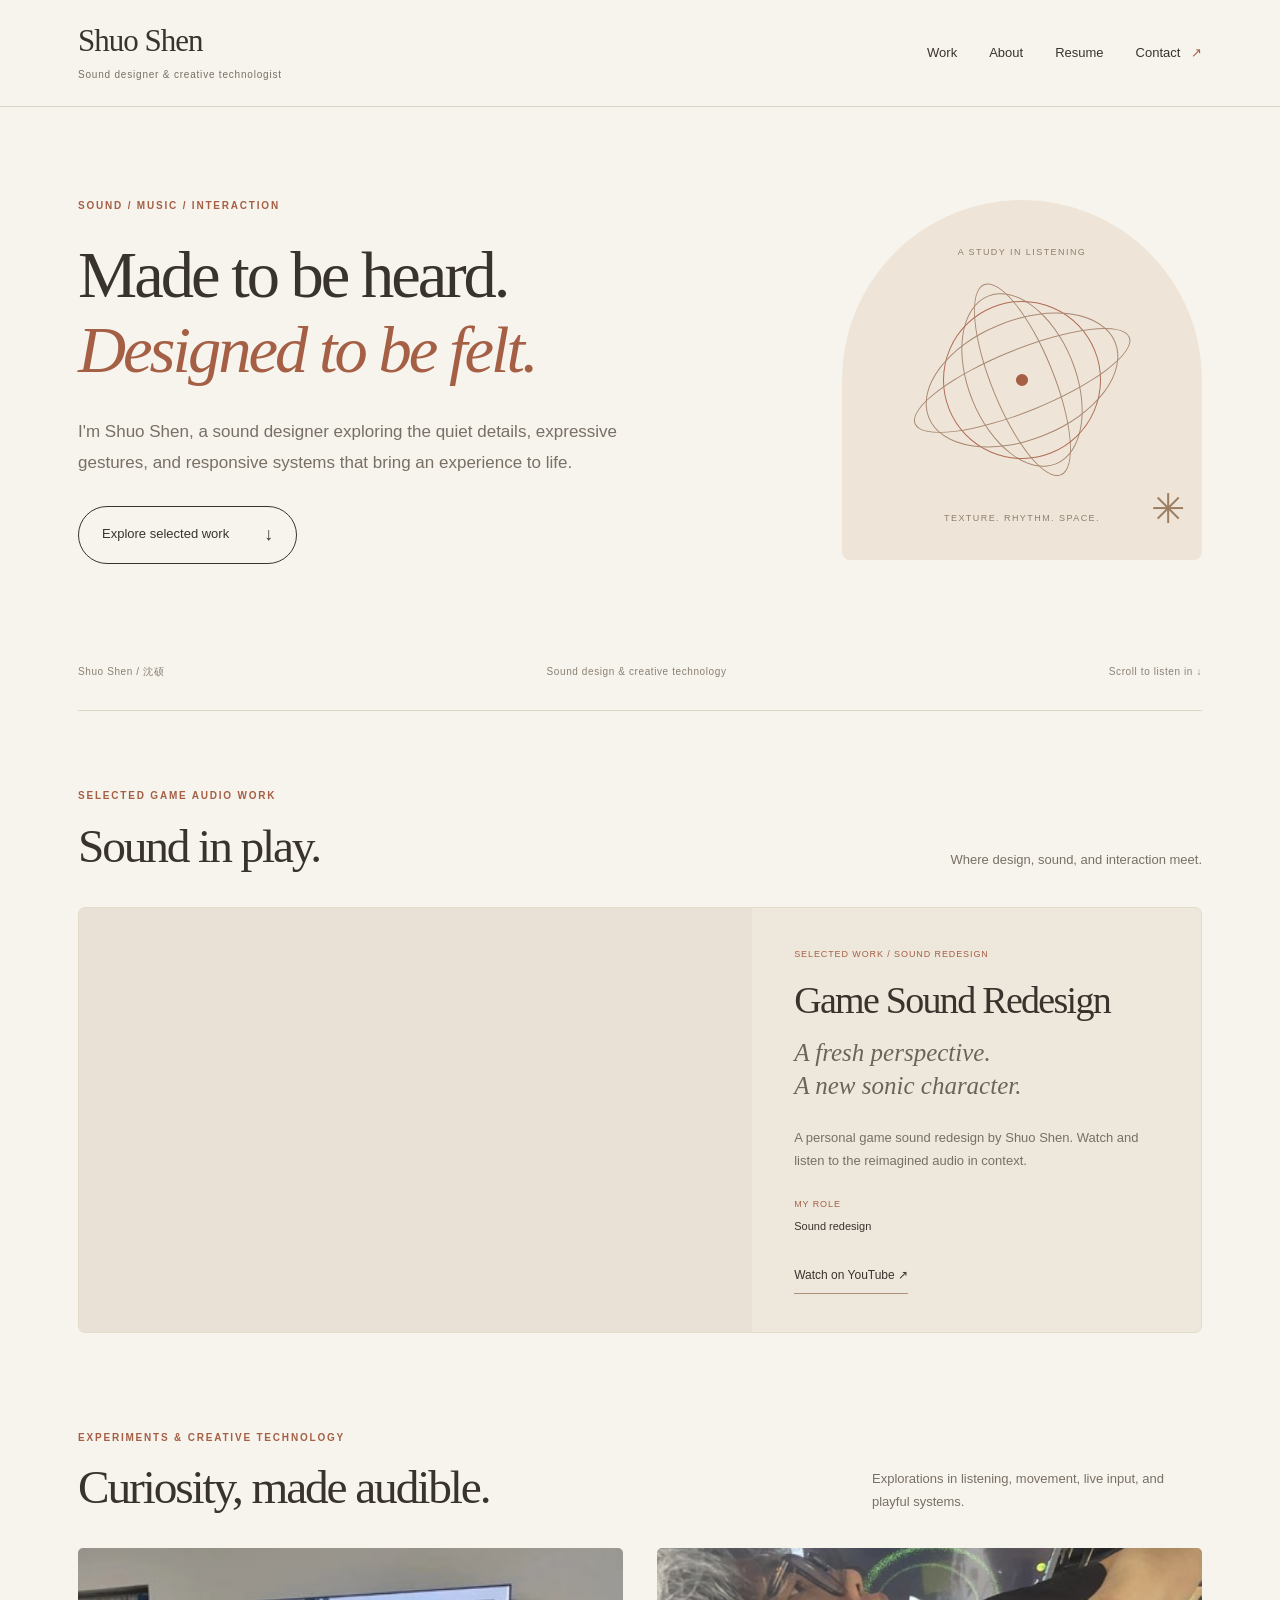
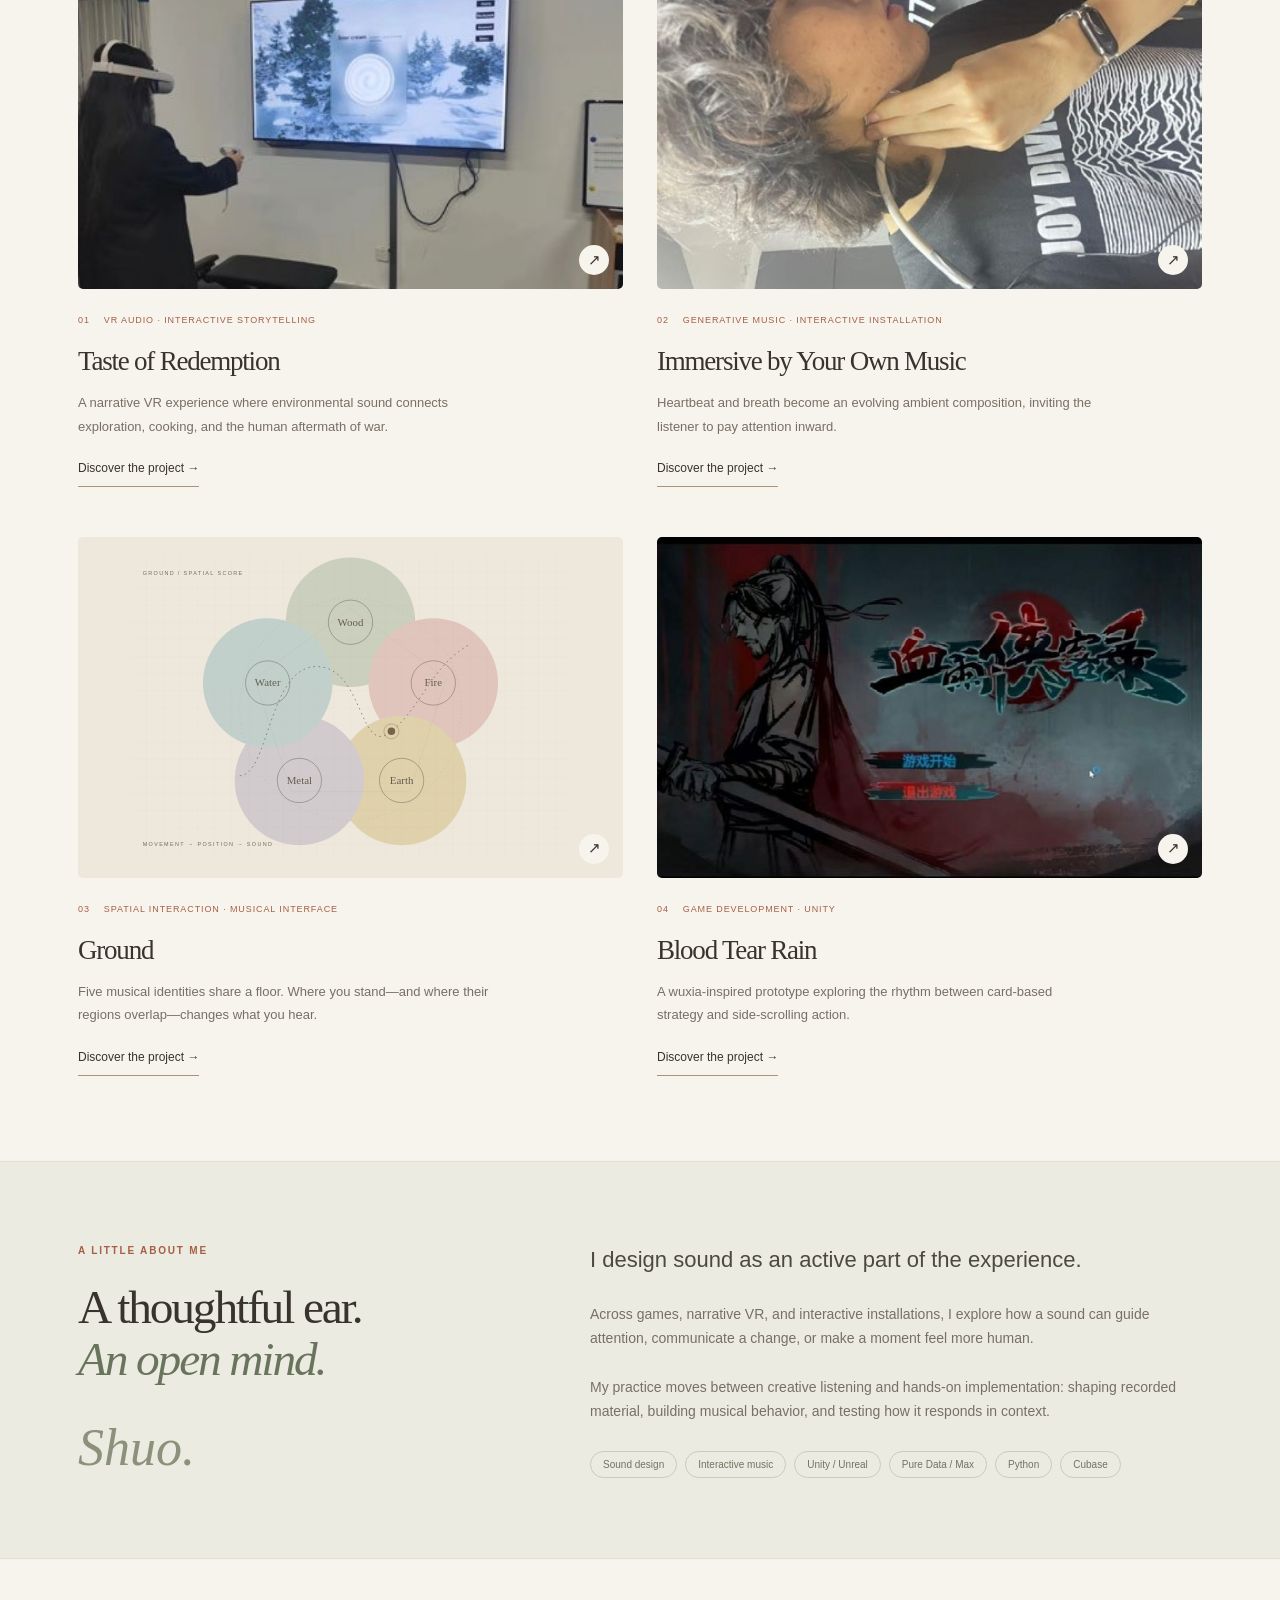
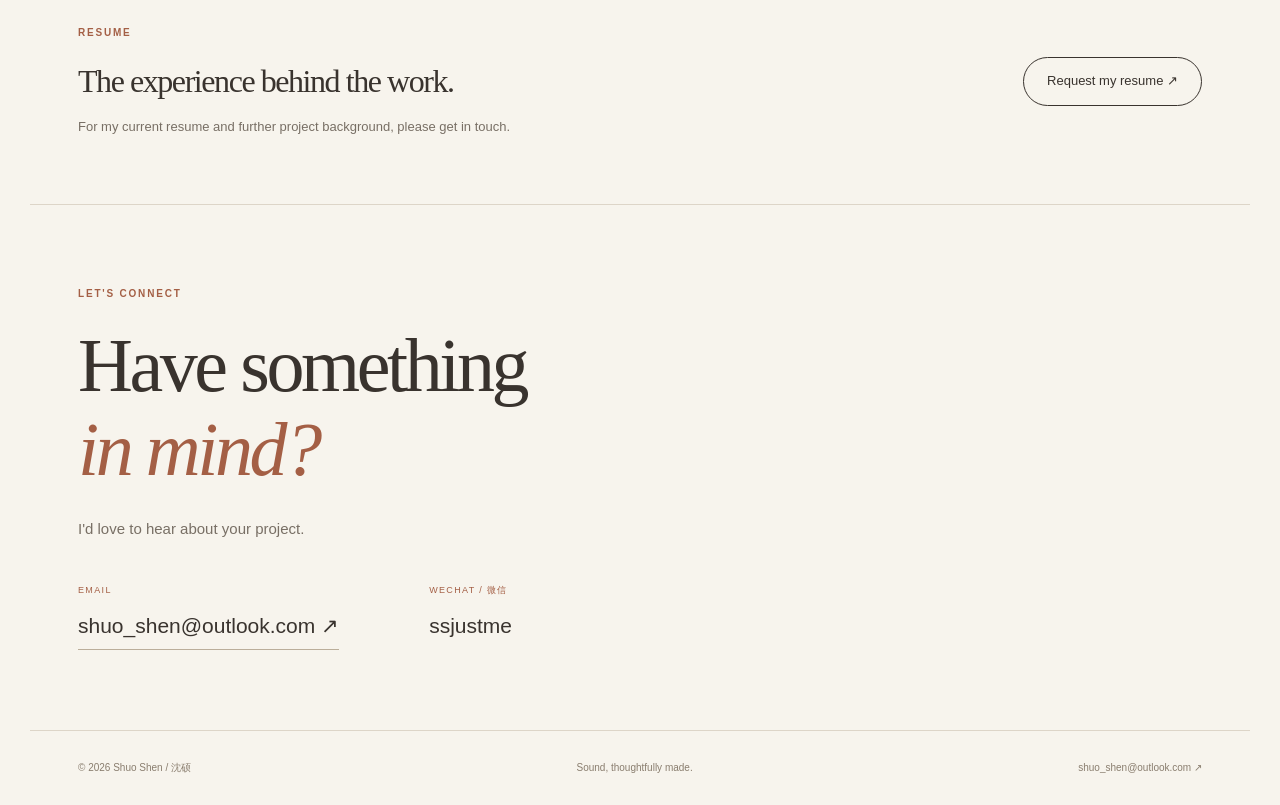
==== index.html @ c29a505c "Refresh portfolio with warm editorial design Add Game Sound Redesign video as selected game audio wo" ====
<!doctype html><html lang="en"><head><meta charset="utf-8"><meta name="viewport" content="width=device-width,initial-scale=1"><meta name="description" content="Shuo Shen — sound design, interactive music, games, and creative technology."><meta name="theme-color" content="#f7f4ed"><title>Sound Designer — Shuo Shen</title><link rel="stylesheet" href="portfolio-warm-v3.css"></head><body><a class="skip" href="#main">Skip to content</a><header class="site-header"><nav class="shell" aria-label="Main navigation"><a class="wordmark" href="index.html">Shuo Shen<span>Sound designer & creative technologist</span></a><div class="nav-links"><a href="index.html#work">Work</a><a href="index.html#about">About</a><a href="index.html#resume">Resume</a><a href="index.html#contact">Contact <span>↗</span></a></div></nav></header><main id="main"><section class="hero shell"><div class="hero-copy"><p class="kicker">Sound / Music / Interaction</p><h1>Made to be heard.<br><em>Designed to be felt.</em></h1><p class="hero-note">I'm Shuo Shen, a sound designer exploring the quiet details, expressive gestures, and responsive systems that bring an experience to life.</p><a class="pill" href="#work">Explore selected work <span>↓</span></a></div><div class="sound-study" aria-hidden="true"><span class="study-label">A study in listening</span><div class="sound-rings"><i></i><i></i><i></i><i></i><i></i><b></b></div><span class="study-caption">Texture. Rhythm. Space.</span><span class="little-star">✳</span></div><div class="hero-foot"><span>Shuo Shen / 沈硕</span><span>Sound design & creative technology</span><span>Scroll to listen in ↓</span></div></section><section class="work-section shell" id="work"><div class="section-top"><div><p class="kicker">Selected Game Audio Work</p><h2>Sound in play.</h2></div><p>Where design, sound, and interaction meet.</p></div><article class="featured-game redesign-feature"><div class="featured-video"><iframe src="https://www.youtube-nocookie.com/embed/8xpIHeMNNyA" title="Shuo Shen — Game Sound Redesign" loading="lazy" allow="accelerometer; autoplay; encrypted-media; gyroscope; picture-in-picture" allowfullscreen></iframe></div><div class="featured-copy"><div class="card-category">Selected work / Sound redesign</div><h3>Game Sound Redesign</h3><p class="game-deck">A fresh perspective.<br>A new sonic character.</p><p>A personal game sound redesign by Shuo Shen. Watch and listen to the reimagined audio in context.</p><dl><dt>My role</dt><dd>Sound redesign</dd></dl><a class="text-link" href="https://www.youtube.com/watch?v=8xpIHeMNNyA" target="_blank" rel="noopener">Watch on YouTube ↗</a></div></article></section><section class="experiments-section shell" id="experiments"><div class="section-top"><div><p class="kicker">Experiments & Creative Technology</p><h2>Curiosity, made audible.</h2></div><p>Explorations in listening, movement, live input, and playful systems.</p></div><div class="project-grid"><article class="project-card"><a class="card-media " href="taste.html"><img src="taste-cover-warm.jpg" alt="A participant testing the VR experience." loading="lazy"><span class="card-arrow">↗</span></a><div class="card-category"><span>01</span>VR audio · Interactive storytelling</div><h3><a href="taste.html">Taste of Redemption</a></h3><p>A narrative VR experience where environmental sound connects exploration, cooking, and the human aftermath of war.</p><a class="text-link" href="taste.html">Discover the project →</a></article><article class="project-card"><a class="card-media " href="immersive.html"><img src="immersive-cover-warm.jpg" alt="Microphone placement during a listening session." loading="lazy"><span class="card-arrow">↗</span></a><div class="card-category"><span>02</span>Generative music · Interactive installation</div><h3><a href="immersive.html">Immersive by Your Own Music</a></h3><p>Heartbeat and breath become an evolving ambient composition, inviting the listener to pay attention inward.</p><a class="text-link" href="immersive.html">Discover the project →</a></article><article class="project-card"><a class="card-media score-media" href="ground.html"><img src="ground-cover-warm.svg" alt="A new spatial score for Ground, illustrating five overlapping musical regions." loading="lazy"><span class="card-arrow">↗</span></a><div class="card-category"><span>03</span>Spatial interaction · Musical interface</div><h3><a href="ground.html">Ground</a></h3><p>Five musical identities share a floor. Where you stand—and where their regions overlap—changes what you hear.</p><a class="text-link" href="ground.html">Discover the project →</a></article><article class="project-card"><a class="card-media" href="blood-rain.html"><img src="blood-rain-cover.jpg" alt="Blood Rain game title screen" loading="lazy"><span class="card-arrow">↗</span></a><div class="card-category"><span>04</span>Game development · Unity</div><h3><a href="blood-rain.html">Blood Tear Rain</a></h3><p>A wuxia-inspired prototype exploring the rhythm between card-based strategy and side-scrolling action.</p><a class="text-link" href="blood-rain.html">Discover the project →</a></article></div></section><section class="about-section" id="about"><div class="shell about-grid"><div><p class="kicker">A little about me</p><h2>A thoughtful ear.<br><em>An open mind.</em></h2><span class="signature">Shuo.</span></div><div><p class="big-copy">I design sound as an active part of the experience.</p><p>Across games, narrative VR, and interactive installations, I explore how a sound can guide attention, communicate a change, or make a moment feel more human.</p><p>My practice moves between creative listening and hands-on implementation: shaping recorded material, building musical behavior, and testing how it responds in context.</p><div class="skill-tags"><span>Sound design</span><span>Interactive music</span><span>Unity / Unreal</span><span>Pure Data / Max</span><span>Python</span><span>Cubase</span></div></div></div></section><section class="resume-section shell" id="resume"><div><p class="kicker">Resume</p><h2>The experience behind the work.</h2><p>For my current resume and further project background, please get in touch.</p></div><a class="pill secondary" href="mailto:shuo_shen@outlook.com?subject=Resume%20request">Request my resume ↗</a></section><section class="contact-section shell" id="contact"><p class="kicker">Let's connect</p><h2>Have something<br><em>in mind?</em></h2><p>I'd love to hear about your project.</p><div class="contact-grid"><div><span class="field-label">Email</span><a href="mailto:shuo_shen@outlook.com">shuo_shen@outlook.com ↗</a></div><div><span class="field-label">WeChat / 微信</span><span class="contact-value">ssjustme</span></div></div></section></main><footer class="shell"><span>© 2026 Shuo Shen / 沈硕</span><span>Sound, thoughtfully made.</span><a href="mailto:shuo_shen@outlook.com">shuo_shen@outlook.com ↗</a></footer><script src="portfolio-gallery-v3.js" defer></script></body></html>
---- portfolio-warm-v3.css ----
:root{color-scheme:light;--paper:#f7f4ed;--ink:#39332e;--muted:#786f65;--line:#ddd5c8;--accent:#a45f45;--sage:#69745c;--pink:#e6c9bd}*{box-sizing:border-box}html{scroll-behavior:smooth;scroll-padding-top:35px}body{margin:0;background:var(--paper);color:var(--ink);font:16px/1.75 -apple-system,BlinkMacSystemFont,"Segoe UI",sans-serif}a{color:inherit;text-decoration:none}a:hover{color:var(--accent)}button{font:inherit}a:focus-visible,button:focus-visible,summary:focus-visible{outline:2px solid var(--accent);outline-offset:5px}.shell{width:min(1220px,100%);padding-inline:48px;margin-inline:auto}.site-header{border-bottom:1px solid var(--line)}nav.shell{display:flex;align-items:center;justify-content:space-between;min-height:106px;gap:30px}.wordmark{font:31px/1.1 Georgia,"Times New Roman",serif;letter-spacing:-1px}.wordmark span{display:block;font:10px/1.5 -apple-system,BlinkMacSystemFont,"Segoe UI",sans-serif;letter-spacing:.08em;margin-top:8px;color:var(--muted)}.nav-links{display:flex;gap:32px;font-size:13px}.nav-links a:last-child span{color:var(--accent);margin-left:7px}.skip{position:absolute;top:-100px;left:20px;background:var(--paper);padding:12px;z-index:50}.skip:focus{top:10px}.kicker{text-transform:uppercase;letter-spacing:.18em;font-size:10px;font-weight:600;color:var(--accent);margin:0 0 22px}h1,h2,h3{font-family:Georgia,"Times New Roman",serif;font-weight:400;line-height:1.1;letter-spacing:-.045em}h1{font-size:clamp(48px,5.5vw,76px);margin:0 0 30px}h2{font-size:clamp(33px,3.7vw,48px);margin:0}h3{font-size:29px;margin:18px 0 14px}em{font-weight:400;color:var(--accent)}p{color:var(--muted);margin:0 0 24px}.hero{padding-top:90px;display:grid;grid-template-columns:1.6fr 1fr;gap:45px 40px;position:relative}.hero h1{font-size:clamp(48px,5.2vw,74px);line-height:1.13;white-space:nowrap}.hero-note{max-width:540px;font-size:17px;line-height:1.8;margin:28px 0}.pill{display:inline-flex;align-items:center;gap:35px;border:1px solid var(--ink);padding:12px 23px;border-radius:30px;font-size:13px;transition:background .2s}.pill:hover{background:#eee5d8;color:var(--ink)}.pill span{font-size:18px}.sound-study{align-self:center;position:relative;aspect-ratio:1;max-width:360px;width:100%;margin-left:auto;border-radius:50% 50% 8px 8px;background:#eee5d8;display:flex;align-items:center;justify-content:center;overflow:hidden}.study-label,.study-caption{position:absolute;font-size:9px;letter-spacing:.16em;text-transform:uppercase;color:#8f7e6b;z-index:2}.study-label{top:45px}.study-caption{bottom:34px}.sound-rings{width:70%;height:70%;display:flex;align-items:center;justify-content:center;position:relative;transform:rotate(-22deg)}.sound-rings i{position:absolute;border:1px solid #a98872;border-radius:50%;height:82%;width:25%}.sound-rings i:nth-child(2){width:43%;height:72%}.sound-rings i:nth-child(3){width:63%;height:63%;border-color:#b06c54}.sound-rings i:nth-child(4){width:80%;height:48%}.sound-rings i:nth-child(5){width:92%;height:25%}.sound-rings b{width:12px;height:12px;background:var(--accent);border-radius:50%}.little-star{position:absolute;right:17px;bottom:15px;font-size:41px;color:#9c7e62}.hero-foot{grid-column:1/-1;display:flex;justify-content:space-between;gap:18px;margin-top:26px;padding:28px 0 30px;border-bottom:1px solid var(--line);font-size:10px;letter-spacing:.06em;color:#8a8074}.work-section,.experiments-section{padding-top:76px;padding-bottom:20px}.section-top{display:flex;justify-content:space-between;align-items:flex-end;gap:50px;margin-bottom:35px}.section-top>p{font-size:13px;max-width:330px;margin:0}.section-top .kicker{margin-bottom:15px}.featured-game{display:grid;grid-template-columns:1.35fr 1fr;background:#eee8dc;border:1px solid #e4dacc;border-radius:7px;overflow:hidden}.featured-media{display:flex;align-items:center;justify-content:center;position:relative;background:#292e30;min-height:360px}.featured-media img{width:100%;height:100%;object-fit:contain;display:block}.featured-media>span{position:absolute;bottom:22px;left:24px;background:var(--paper);border-radius:25px;padding:7px 17px;font-size:11px}.featured-copy{padding:38px 42px}.card-category{color:var(--accent);text-transform:uppercase;font-size:9px;letter-spacing:.1em;display:flex;gap:14px;line-height:1.8}.featured-copy h3{font-size:38px}.game-deck{font:italic 25px/1.35 Georgia,serif;color:#6b6559}.featured-copy>p:not(.game-deck){font-size:13px}.featured-copy dl{margin:22px 0;font-size:11px;line-height:1.7}.featured-copy dt{text-transform:uppercase;letter-spacing:.1em;color:var(--accent);font-size:9px}.featured-copy dd{margin:5px 0}.text-link{font-size:12px;padding:7px 0;border-bottom:1px solid #ad9179;display:inline-block}.experiments-section{padding-bottom:85px}.project-grid{display:grid;grid-template-columns:repeat(3,minmax(0,1fr));gap:30px}.card-media{position:relative;display:block;background:#ece6dd;overflow:hidden;border-radius:5px;margin-bottom:23px}.card-media img{display:block;width:100%;aspect-ratio:1.27;object-fit:cover;transition:transform .25s}.score-media img{object-fit:contain;background:#eee8dc}.card-media:hover img{transform:scale(1.025)}.card-arrow{position:absolute;right:14px;bottom:14px;background:var(--paper);width:30px;height:30px;display:grid;place-items:center;border-radius:50%;font-size:15px}.project-card h3{font-size:27px;line-height:1.15}.project-card>p{font-size:13px;line-height:1.8;min-height:95px;margin-bottom:13px}.about-section{background:#ecebe2;border-block:1px solid #e2e1d4;padding:80px 0}.about-grid{display:grid;grid-template-columns:1fr 1.45fr;gap:90px}.about-grid h2 em{color:var(--sage)}.big-copy{font-size:22px;line-height:1.65;color:#4d4940}.about-grid p:not(.big-copy):not(.kicker){font-size:14px}.signature{font:italic 52px Georgia,serif;display:block;margin-top:33px;color:#8b917a}.skill-tags{display:flex;flex-wrap:wrap;gap:8px;margin-top:27px}.skill-tags span{font-size:10px;border:1px solid #c8cbbd;border-radius:20px;padding:4px 12px;color:#6d7560}.resume-section{padding-block:65px;display:flex;justify-content:space-between;align-items:center;gap:35px;border-bottom:1px solid var(--line)}.resume-section h2{font-size:32px}.resume-section p:last-child{margin-top:17px;margin-bottom:0;font-size:13px}.secondary{white-space:nowrap}.contact-section{padding-block:80px}.contact-section h2{font-size:clamp(48px,6vw,76px);margin-bottom:25px}.contact-section>p:not(.kicker){font-size:15px}.contact-grid{display:flex;gap:90px;margin-top:40px}.contact-grid>div{display:flex;flex-direction:column;gap:10px}.field-label{text-transform:uppercase;letter-spacing:.15em;font-size:9px;color:var(--accent)}.contact-grid a,.contact-value{font-size:21px}.contact-grid a{border-bottom:1px solid #bbae9a;padding-bottom:4px}footer.shell{border-top:1px solid var(--line);padding-block:28px;display:flex;justify-content:space-between;flex-wrap:wrap;gap:15px;font-size:10px;color:#897d6e}
.case{padding-top:35px}.back{font-size:11px;color:var(--accent);display:inline-block}.case-title{padding-top:58px;padding-bottom:35px;max-width:1050px}.case-title h1{font-size:clamp(46px,6vw,78px)}.standfirst{font:italic 29px/1.4 Georgia,serif;color:#7c6e5c;margin:0;max-width:850px}.project-alias{font-size:11px;margin-top:18px;margin-bottom:0}.case-facts{border-top:1px solid var(--line);padding:26px 0 34px;display:grid;grid-template-columns:1fr 1.2fr .7fr;gap:35px;font-size:12px}.case-facts>div>span{display:block;text-transform:uppercase;font-size:9px;letter-spacing:.14em;color:var(--accent);margin-bottom:8px}.case-facts p{font-size:12px;margin:0}.case-facts>div:last-child{display:flex;flex-direction:column;align-items:flex-start;justify-content:center;gap:7px}.case-facts a{border-bottom:1px solid #c4b8a5}.case-cover{margin:0 0 68px;background:#ece7de;border-radius:5px;overflow:hidden}.case-cover img{width:100%;max-height:590px;object-fit:contain;display:block}.case-cover figcaption{font-size:11px;padding:14px 20px;color:var(--muted);border-top:1px solid #e2d9cd}.ground-score img{max-height:590px;background:#eee8dc}.narrative-row{padding:48px 0;display:grid;grid-template-columns:1fr 1.65fr;gap:90px;border-top:1px solid var(--line)}.narrative-row h2{font-size:31px;max-width:350px;line-height:1.18}.narrative-row>p{margin:0;font-size:15px;line-height:1.95}.narrative-row>p.big-copy{font-size:21px;line-height:1.75}.count{color:#a48a70;font-size:10px;display:block;margin-bottom:18px}.case-section{padding:65px 0;border-top:1px solid var(--line)}.engineering-grid{display:grid;grid-template-columns:repeat(2,minmax(0,1fr));gap:30px;align-items:start}.engineering-grid figure{margin:0;padding:16px;background:#fdfbf6;border:1px solid #e1d9cd;border-radius:5px;min-width:0}.engineering-grid figure>a{display:flex;align-items:center;justify-content:center;min-height:150px;background:#f4f0e9;cursor:zoom-in}.engineering-grid img{display:block;width:100%;height:auto;max-height:520px;object-fit:contain}.engineering-grid figcaption{display:flex;flex-direction:column;gap:6px;margin:17px 3px 3px;font-size:11px;color:var(--muted);line-height:1.6}.engineering-grid figcaption strong{font-weight:500;color:#554b3d;font-size:13px}.video{width:100%;aspect-ratio:16/9;background:#ede5d9;border-radius:5px;overflow:hidden}.video iframe{width:100%;height:100%;border:0}.end-link{margin:0 0 60px}.gallery-dialog{position:fixed;inset:0;z-index:100;background:rgba(50,43,35,.84);display:grid;grid-template-rows:auto 1fr auto;padding:20px 30px;gap:15px;backdrop-filter:blur(8px)}.gallery-dialog[hidden]{display:none}.gallery-toolbar{display:flex;justify-content:space-between;align-items:center;gap:25px;color:white;font-size:12px}.gallery-toolbar a{border-bottom:1px solid #ddd2bf}.gallery-toolbar button{border:1px solid #cec2b2;color:white;background:transparent;border-radius:20px;padding:7px 17px;cursor:pointer}.gallery-full{width:100%;height:100%;min-height:0;object-fit:contain}.gallery-caption{text-align:center;color:#f2eadf;font-size:12px;margin:0}.gallery-toolbar .close:focus-visible{outline-color:white}
@media(min-width:1100px){.engineering-grid figure:has(img[src*="514"]),.engineering-grid figure:has(img[src*="515"]),.engineering-grid figure:has(img[src*="516"]),.engineering-grid figure:has(img[src*="517"]),.engineering-grid figure:has(img[src*="518"]){background:#f8f5ed}}
@media(max-width:950px){.shell{padding-inline:30px}.hero{grid-template-columns:1.65fr 1fr;gap:30px}.hero h1{font-size:clamp(40px,5.4vw,65px)}.study-label{top:25px}.study-caption{bottom:20px;font-size:8px}.featured-copy{padding:30px}.featured-copy h3{font-size:32px}.featured-media{min-height:280px}.project-grid{gap:22px}.project-card h3{font-size:24px}.about-grid,.narrative-row{gap:45px}.case-facts{gap:22px}}
@media(max-width:700px){.shell{padding-inline:22px}nav.shell{min-height:110px;align-items:flex-start;flex-direction:column;justify-content:center;gap:18px;padding-block:20px}.wordmark{font-size:29px}.wordmark span{font-size:9px}.nav-links{gap:28px;font-size:12px}.hero{padding-top:48px;grid-template-columns:1fr}.hero h1{white-space:normal;font-size:49px;line-height:1.13}.hero-note{font-size:15px}.sound-study{width:100%;max-width:none;aspect-ratio:1.9;border-radius:100px 100px 5px 5px}.sound-rings{width:230px;height:210px}.study-label{top:18px}.study-caption{bottom:14px}.little-star{font-size:30px}.hero-foot{margin-top:5px;gap:13px;flex-wrap:wrap;font-size:9px}.hero-foot>span:last-child{display:none}.work-section,.experiments-section{padding-top:47px}.section-top{flex-direction:column;align-items:flex-start;gap:17px;margin-bottom:27px}.section-top>p{max-width:100%}.featured-game{grid-template-columns:1fr}.featured-media{min-height:0;aspect-ratio:1.65}.featured-copy{padding:27px}.featured-copy h3{font-size:35px}.game-deck{font-size:25px}.project-grid{grid-template-columns:1fr;gap:42px}.card-media img{aspect-ratio:1.5}.project-card h3{font-size:30px}.project-card>p{min-height:0;max-width:520px;font-size:14px}.about-section{padding-block:48px}.about-grid,.narrative-row{grid-template-columns:1fr;gap:25px}.signature{margin:25px 0 10px}.about-grid .big-copy{font-size:21px}.resume-section{padding-block:45px;align-items:flex-start;flex-direction:column;gap:25px}.contact-section{padding-block:50px}.contact-grid{flex-direction:column;gap:28px}.contact-grid a{font-size:20px;overflow-wrap:anywhere}.case-title{padding-top:40px}.case-title h1{font-size:48px}.standfirst{font-size:25px}.case-facts{grid-template-columns:1fr;gap:20px}.case-facts>div:last-child{flex-direction:row;gap:25px;justify-content:flex-start}.case-cover{margin-bottom:45px}.case-cover img{max-height:430px}.narrative-row{padding:35px 0}.narrative-row h2{max-width:none}.narrative-row>p.big-copy{font-size:19px}.engineering-grid{grid-template-columns:1fr;gap:22px}.engineering-grid figure{padding:11px}.engineering-grid img{max-height:none}.case-section{padding-block:45px}.gallery-dialog{padding:15px;gap:10px}.gallery-toolbar{gap:10px;font-size:11px}.gallery-toolbar button{padding:6px 12px}.gallery-caption{font-size:11px}footer.shell{font-size:10px;flex-direction:column;gap:8px}footer>span:nth-child(2){display:none}}
@media(prefers-reduced-motion:reduce){html{scroll-behavior:auto}.card-media img,.pill{transition:none}}

.project-grid{grid-template-columns:repeat(2,minmax(0,1fr));gap:50px 34px}.card-media img{aspect-ratio:1.6}.project-card>p{min-height:0;max-width:440px}.featured-video{background:#e9e1d5;display:flex;align-items:center;justify-content:center;padding:20px}.featured-video iframe{width:100%;aspect-ratio:16/9;border:0;border-radius:3px}.redesign-feature{grid-template-columns:1.5fr 1fr}@media(max-width:700px){.project-grid{grid-template-columns:1fr;gap:42px}.redesign-feature{grid-template-columns:1fr}.featured-video{padding:0}.featured-video iframe{border-radius:0}}

.gallery-full{width:auto;height:auto;max-width:100%;max-height:100%;place-self:center}
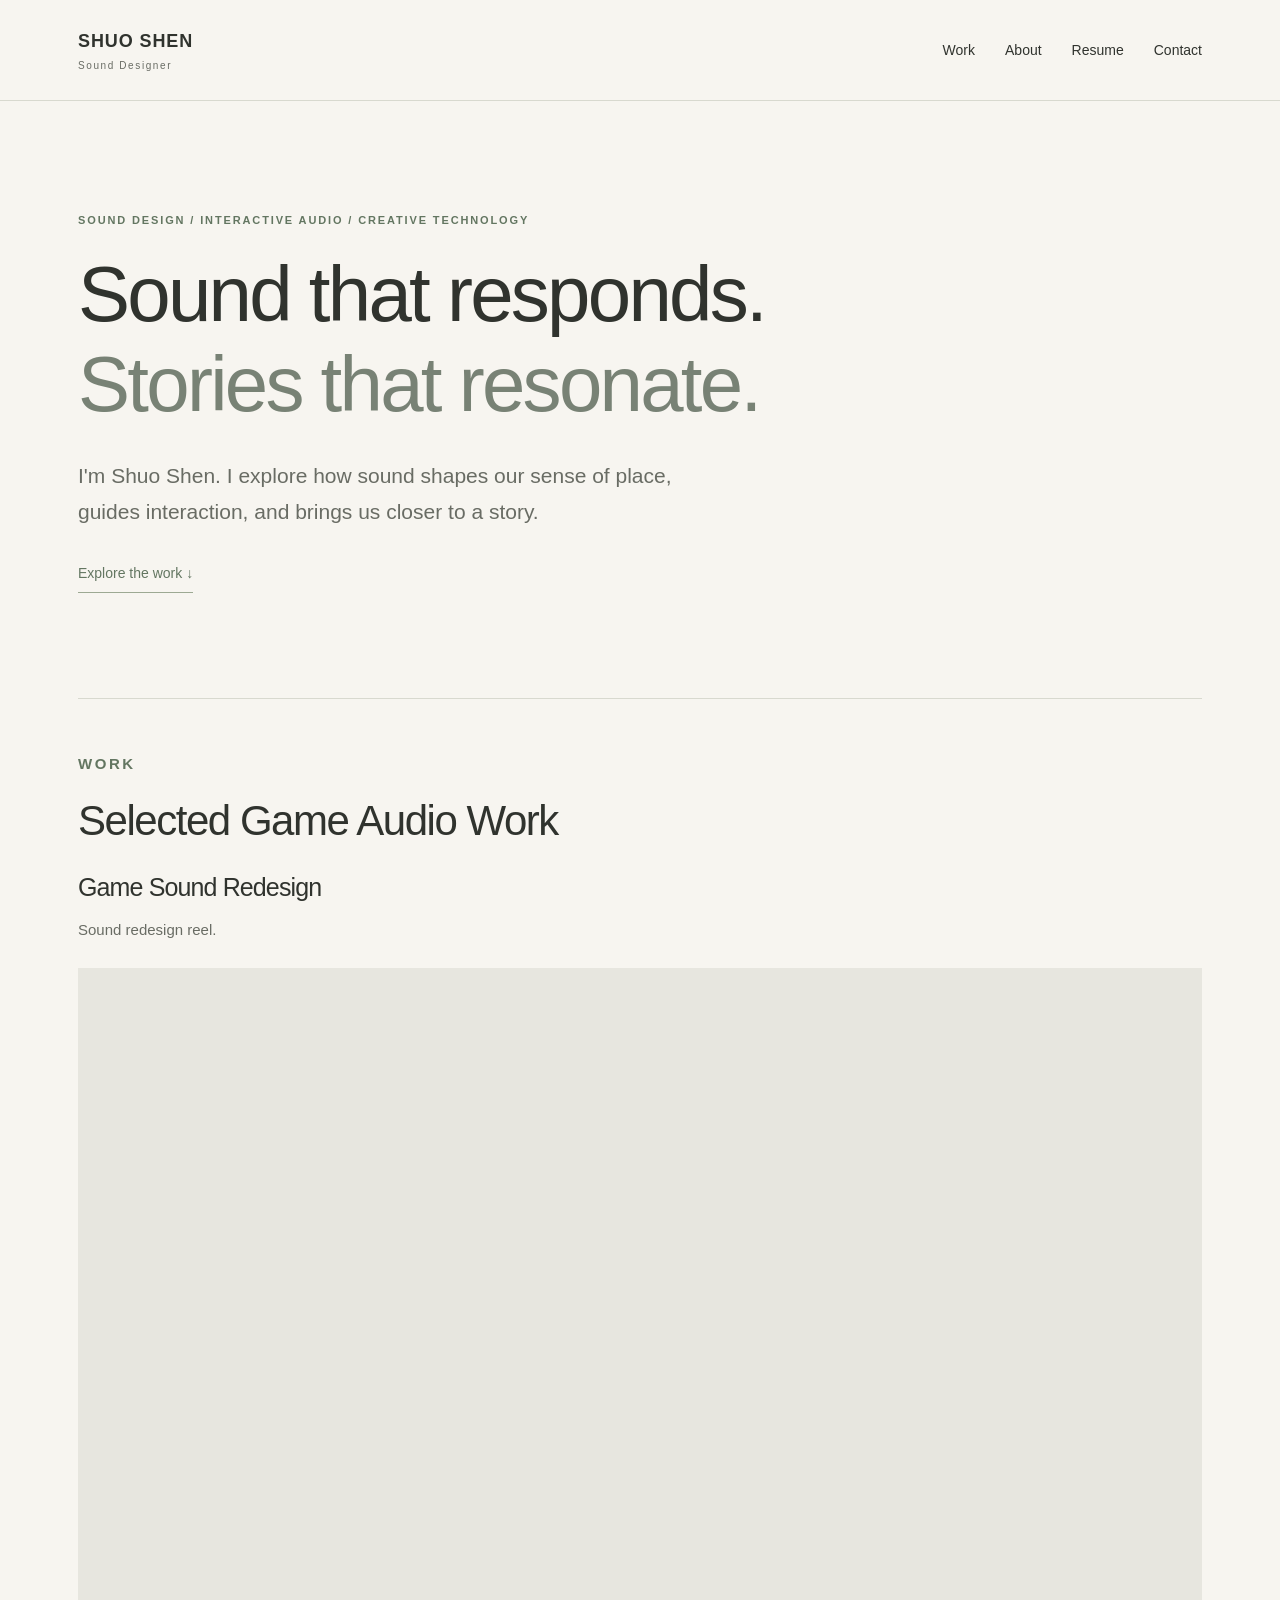
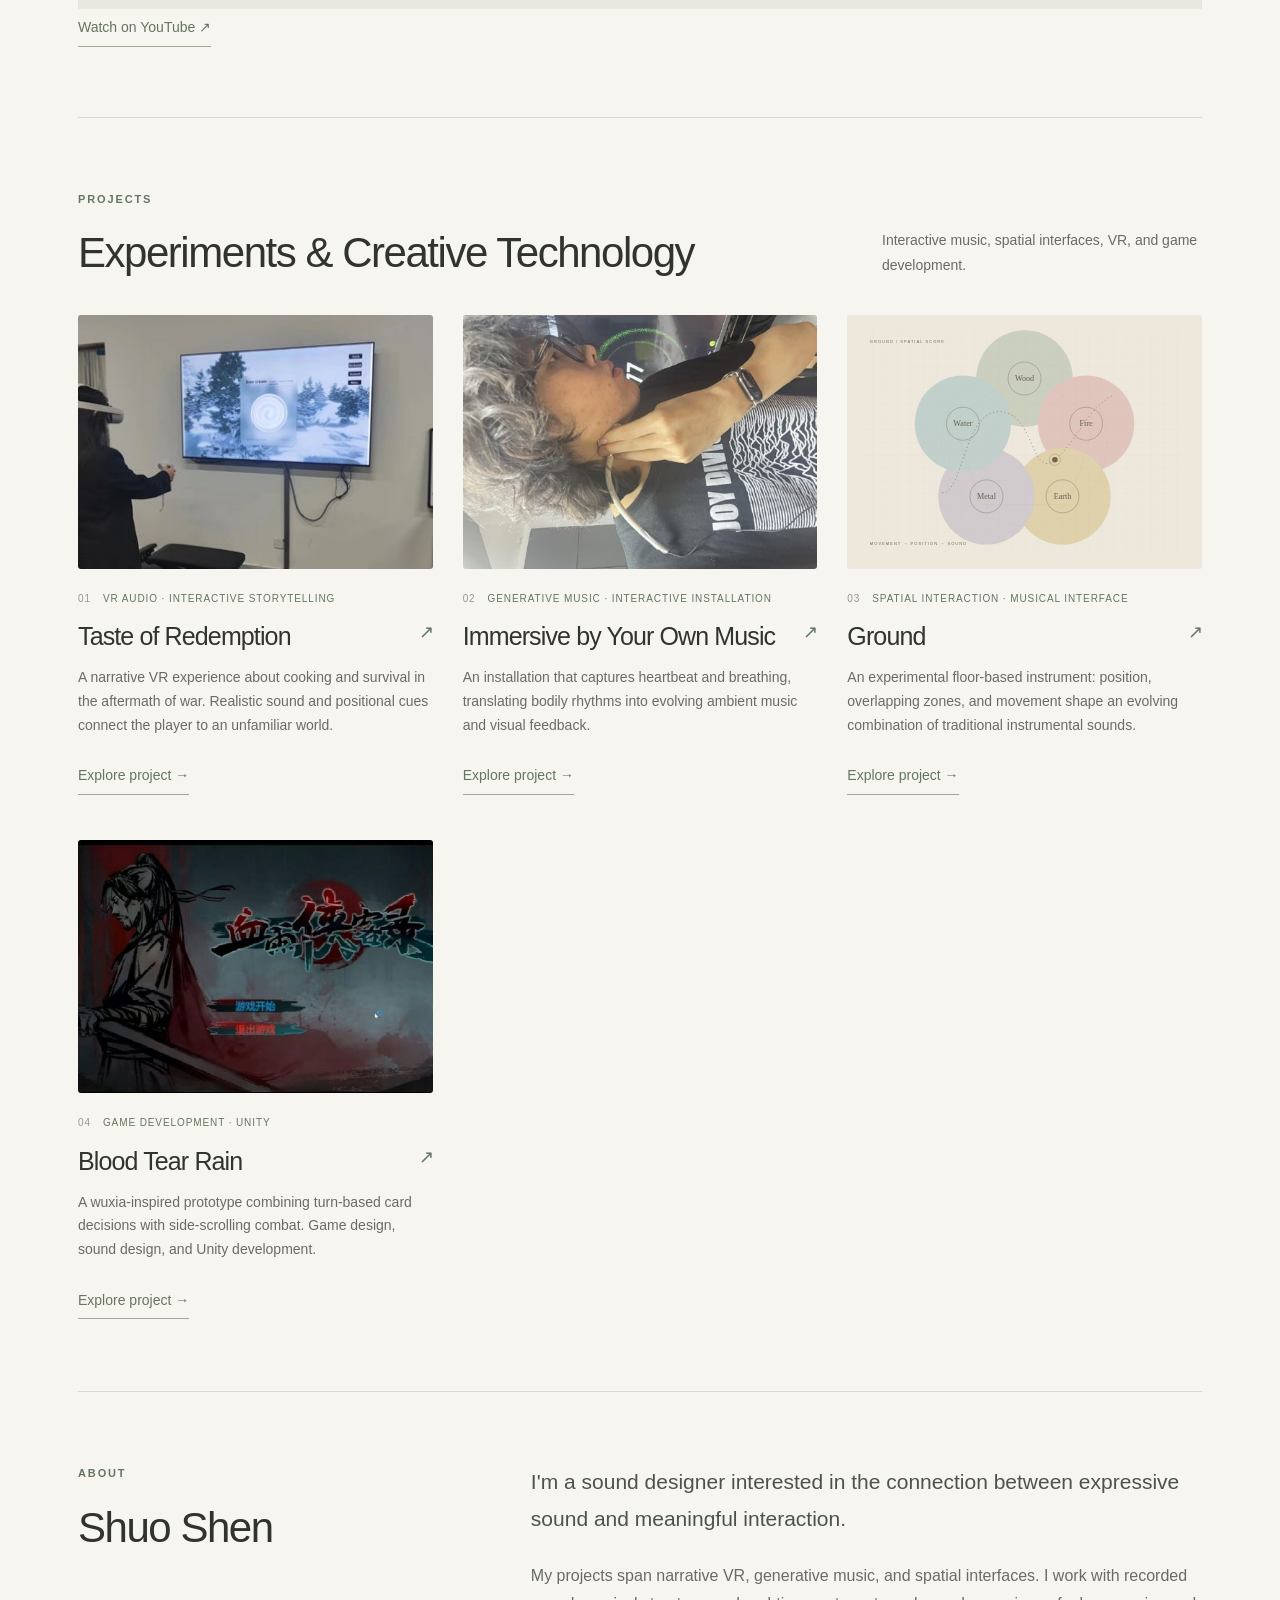
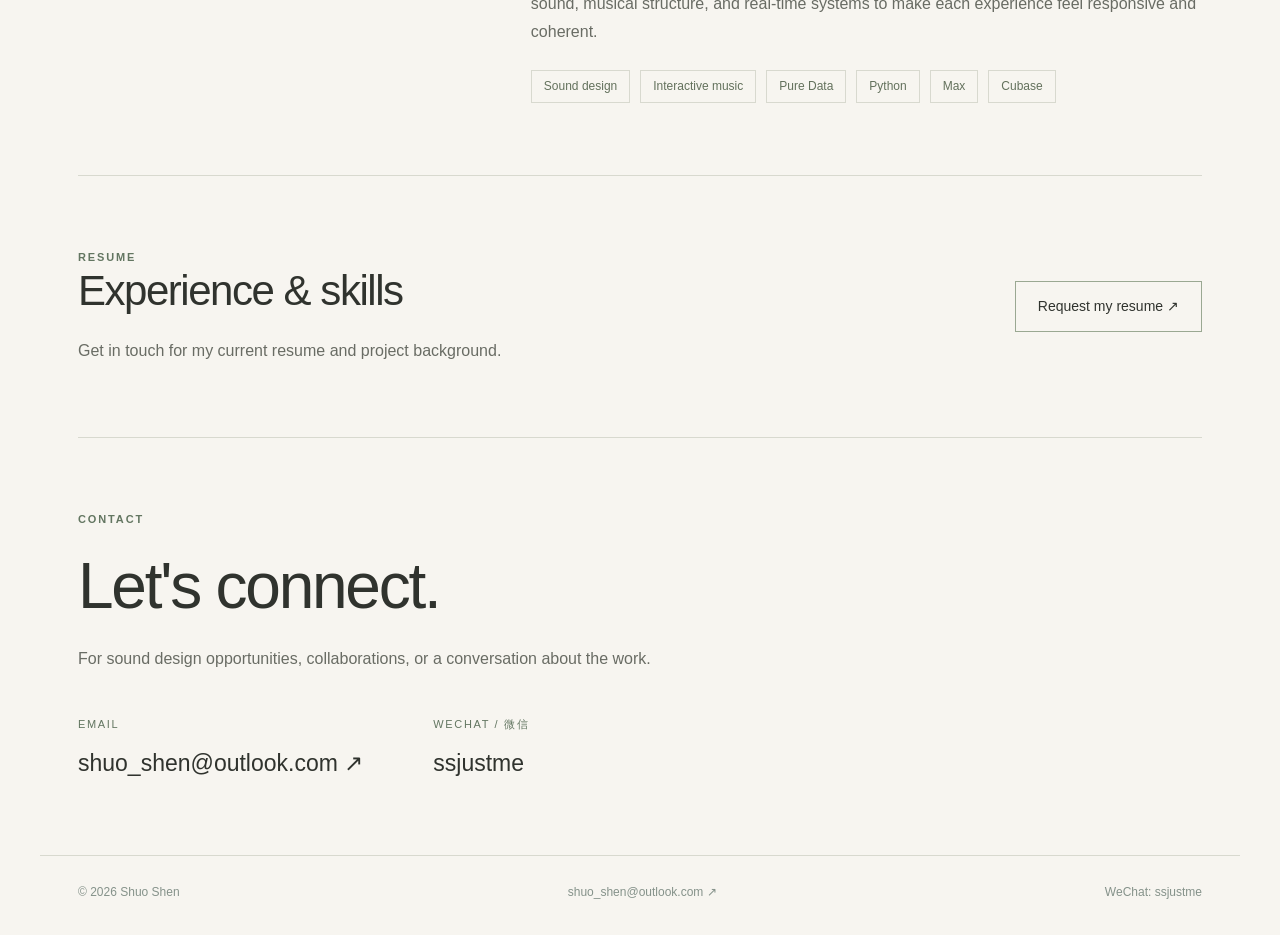
==== commit e1ef7645: "Restore simple portfolio layout with light colors" ====
--- a/index.html
+++ b/index.html
@@ -1 +1,2 @@
-<!doctype html><html lang="en"><head><meta charset="utf-8"><meta name="viewport" content="width=device-width,initial-scale=1"><meta name="description" content="Shuo Shen — sound design, interactive music, games, and creative technology."><meta name="theme-color" content="#f7f4ed"><title>Sound Designer — Shuo Shen</title><link rel="stylesheet" href="portfolio-warm-v3.css"></head><body><a class="skip" href="#main">Skip to content</a><header class="site-header"><nav class="shell" aria-label="Main navigation"><a class="wordmark" href="index.html">Shuo Shen<span>Sound designer & creative technologist</span></a><div class="nav-links"><a href="index.html#work">Work</a><a href="index.html#about">About</a><a href="index.html#resume">Resume</a><a href="index.html#contact">Contact <span>↗</span></a></div></nav></header><main id="main"><section class="hero shell"><div class="hero-copy"><p class="kicker">Sound / Music / Interaction</p><h1>Made to be heard.<br><em>Designed to be felt.</em></h1><p class="hero-note">I'm Shuo Shen, a sound designer exploring the quiet details, expressive gestures, and responsive systems that bring an experience to life.</p><a class="pill" href="#work">Explore selected work <span>↓</span></a></div><div class="sound-study" aria-hidden="true"><span class="study-label">A study in listening</span><div class="sound-rings"><i></i><i></i><i></i><i></i><i></i><b></b></div><span class="study-caption">Texture. Rhythm. Space.</span><span class="little-star">✳</span></div><div class="hero-foot"><span>Shuo Shen / 沈硕</span><span>Sound design & creative technology</span><span>Scroll to listen in ↓</span></div></section><section class="work-section shell" id="work"><div class="section-top"><div><p class="kicker">Selected Game Audio Work</p><h2>Sound in play.</h2></div><p>Where design, sound, and interaction meet.</p></div><article class="featured-game redesign-feature"><div class="featured-video"><iframe src="https://www.youtube-nocookie.com/embed/8xpIHeMNNyA" title="Shuo Shen — Game Sound Redesign" loading="lazy" allow="accelerometer; autoplay; encrypted-media; gyroscope; picture-in-picture" allowfullscreen></iframe></div><div class="featured-copy"><div class="card-category">Selected work / Sound redesign</div><h3>Game Sound Redesign</h3><p class="game-deck">A fresh perspective.<br>A new sonic character.</p><p>A personal game sound redesign by Shuo Shen. Watch and listen to the reimagined audio in context.</p><dl><dt>My role</dt><dd>Sound redesign</dd></dl><a class="text-link" href="https://www.youtube.com/watch?v=8xpIHeMNNyA" target="_blank" rel="noopener">Watch on YouTube ↗</a></div></article></section><section class="experiments-section shell" id="experiments"><div class="section-top"><div><p class="kicker">Experiments & Creative Technology</p><h2>Curiosity, made audible.</h2></div><p>Explorations in listening, movement, live input, and playful systems.</p></div><div class="project-grid"><article class="project-card"><a class="card-media " href="taste.html"><img src="taste-cover-warm.jpg" alt="A participant testing the VR experience." loading="lazy"><span class="card-arrow">↗</span></a><div class="card-category"><span>01</span>VR audio · Interactive storytelling</div><h3><a href="taste.html">Taste of Redemption</a></h3><p>A narrative VR experience where environmental sound connects exploration, cooking, and the human aftermath of war.</p><a class="text-link" href="taste.html">Discover the project →</a></article><article class="project-card"><a class="card-media " href="immersive.html"><img src="immersive-cover-warm.jpg" alt="Microphone placement during a listening session." loading="lazy"><span class="card-arrow">↗</span></a><div class="card-category"><span>02</span>Generative music · Interactive installation</div><h3><a href="immersive.html">Immersive by Your Own Music</a></h3><p>Heartbeat and breath become an evolving ambient composition, inviting the listener to pay attention inward.</p><a class="text-link" href="immersive.html">Discover the project →</a></article><article class="project-card"><a class="card-media score-media" href="ground.html"><img src="ground-cover-warm.svg" alt="A new spatial score for Ground, illustrating five overlapping musical regions." loading="lazy"><span class="card-arrow">↗</span></a><div class="card-category"><span>03</span>Spatial interaction · Musical interface</div><h3><a href="ground.html">Ground</a></h3><p>Five musical identities share a floor. Where you stand—and where their regions overlap—changes what you hear.</p><a class="text-link" href="ground.html">Discover the project →</a></article><article class="project-card"><a class="card-media" href="blood-rain.html"><img src="blood-rain-cover.jpg" alt="Blood Rain game title screen" loading="lazy"><span class="card-arrow">↗</span></a><div class="card-category"><span>04</span>Game development · Unity</div><h3><a href="blood-rain.html">Blood Tear Rain</a></h3><p>A wuxia-inspired prototype exploring the rhythm between card-based strategy and side-scrolling action.</p><a class="text-link" href="blood-rain.html">Discover the project →</a></article></div></section><section class="about-section" id="about"><div class="shell about-grid"><div><p class="kicker">A little about me</p><h2>A thoughtful ear.<br><em>An open mind.</em></h2><span class="signature">Shuo.</span></div><div><p class="big-copy">I design sound as an active part of the experience.</p><p>Across games, narrative VR, and interactive installations, I explore how a sound can guide attention, communicate a change, or make a moment feel more human.</p><p>My practice moves between creative listening and hands-on implementation: shaping recorded material, building musical behavior, and testing how it responds in context.</p><div class="skill-tags"><span>Sound design</span><span>Interactive music</span><span>Unity / Unreal</span><span>Pure Data / Max</span><span>Python</span><span>Cubase</span></div></div></div></section><section class="resume-section shell" id="resume"><div><p class="kicker">Resume</p><h2>The experience behind the work.</h2><p>For my current resume and further project background, please get in touch.</p></div><a class="pill secondary" href="mailto:shuo_shen@outlook.com?subject=Resume%20request">Request my resume ↗</a></section><section class="contact-section shell" id="contact"><p class="kicker">Let's connect</p><h2>Have something<br><em>in mind?</em></h2><p>I'd love to hear about your project.</p><div class="contact-grid"><div><span class="field-label">Email</span><a href="mailto:shuo_shen@outlook.com">shuo_shen@outlook.com ↗</a></div><div><span class="field-label">WeChat / 微信</span><span class="contact-value">ssjustme</span></div></div></section></main><footer class="shell"><span>© 2026 Shuo Shen / 沈硕</span><span>Sound, thoughtfully made.</span><a href="mailto:shuo_shen@outlook.com">shuo_shen@outlook.com ↗</a></footer><script src="portfolio-gallery-v3.js" defer></script></body></html>+<!DOCTYPE html>
+<html lang="en"><head><meta charset="utf-8"/><meta content="width=device-width,initial-scale=1" name="viewport"/><title>Sound Designer — Shuo Shen</title><meta content="Shuo Shen — sound design, interactive music, narrative VR, and creative technology." name="description"/><link href="portfolio-simple-v4.css" rel="stylesheet"/></head><body><a class="skip-link" href="#main">Skip to content</a><header><nav aria-label="Main navigation" class="wrap"><a class="brand" href="index.html">SHUO SHEN<span>Sound Designer</span></a><div class="links"><a href="index.html#work">Work</a><a href="index.html#about">About</a><a href="index.html#resume">Resume</a><a href="index.html#contact">Contact</a></div></nav></header><main class="wrap" id="main"><section class="hero"><p class="eyebrow">Sound design / Interactive audio / Creative technology</p><h1>Sound that responds.<br/><span>Stories that resonate.</span></h1><p class="lead">I'm Shuo Shen. I explore how sound shapes our sense of place, guides interaction, and brings us closer to a story.</p><a class="text-link" href="#work">Explore the work ↓</a></section><section class="section game-work" id="work"><p class="eyebrow">Work</p><h2>Selected Game Audio Work</h2><h3>Game Sound Redesign</h3><p>Sound redesign reel.</p><div class="video"><iframe allow="accelerometer; autoplay; encrypted-media; gyroscope; picture-in-picture" allowfullscreen="" loading="lazy" src="https://www.youtube-nocookie.com/embed/8xpIHeMNNyA" title="Shuo Shen — Game Sound Redesign"></iframe></div><a class="text-link" href="https://www.youtube.com/watch?v=8xpIHeMNNyA" rel="noopener" target="_blank">Watch on YouTube ↗</a></section><section class="section" id="experiments"><div class="section-heading"><div><p class="eyebrow">Projects</p><h2>Experiments &amp; Creative Technology</h2></div><p>Interactive music, spatial interfaces, VR, and game development.</p></div><div class="project-grid"><article class="project-card"><a class="card-image" href="taste.html"><img alt="Taste of Redemption project photograph" loading="lazy" src="taste-cover-warm.jpg"/></a><div class="card-top"><span>01</span><span>VR audio · Interactive storytelling</span></div><h3><a href="taste.html">Taste of Redemption <span>↗</span></a></h3><p>A narrative VR experience about cooking and survival in the aftermath of war. Realistic sound and positional cues connect the player to an unfamiliar world.</p><a class="text-link" href="taste.html">Explore project →</a></article><article class="project-card"><a class="card-image" href="immersive.html"><img alt="Immersive by Your Own Music project photograph" loading="lazy" src="immersive-cover-warm.jpg"/></a><div class="card-top"><span>02</span><span>Generative music · Interactive installation</span></div><h3><a href="immersive.html">Immersive by Your Own Music <span>↗</span></a></h3><p>An installation that captures heartbeat and breathing, translating bodily rhythms into evolving ambient music and visual feedback.</p><a class="text-link" href="immersive.html">Explore project →</a></article><article class="project-card"><a class="card-image" href="ground.html"><img alt="Ground concept visualization" loading="lazy" src="ground-cover-warm.svg"/></a><div class="card-top"><span>03</span><span>Spatial interaction · Musical interface</span></div><h3><a href="ground.html">Ground <span>↗</span></a></h3><p>An experimental floor-based instrument: position, overlapping zones, and movement shape an evolving combination of traditional instrumental sounds.</p><a class="text-link" href="ground.html">Explore project →</a></article><article class="project-card"><a class="card-image" href="blood-rain.html"><img alt="Blood Rain game title screen" loading="lazy" src="blood-rain-cover.jpg"/></a><div class="card-top"><span>04</span><span>Game development · Unity</span></div><h3><a href="blood-rain.html">Blood Tear Rain <span>↗</span></a></h3><p>A wuxia-inspired prototype combining turn-based card decisions with side-scrolling combat. Game design, sound design, and Unity development.</p><a class="text-link" href="blood-rain.html">Explore project →</a></article></div></section><section class="section about-grid" id="about"><div><p class="eyebrow">About</p><h2>Shuo Shen</h2></div><div><p class="large-copy">I'm a sound designer interested in the connection between expressive sound and meaningful interaction.</p><p>My projects span narrative VR, generative music, and spatial interfaces. I work with recorded sound, musical structure, and real-time systems to make each experience feel responsive and coherent.</p><div class="skill-list"><span>Sound design</span><span>Interactive music</span><span>Pure Data</span><span>Python</span><span>Max</span><span>Cubase</span></div></div></section><section class="section resume-row" id="resume"><div><p class="eyebrow">Resume</p><h2>Experience &amp; skills</h2><p>Get in touch for my current resume and project background.</p></div><a class="button" href="mailto:shuo_shen@outlook.com?subject=Resume%20request">Request my resume ↗</a></section><section class="section contact" id="contact"><p class="eyebrow">Contact</p><h2>Let's connect.</h2><p>For sound design opportunities, collaborations, or a conversation about the work.</p><div class="contact-methods"><div><span class="label">Email</span><a href="mailto:shuo_shen@outlook.com">shuo_shen@outlook.com ↗</a></div><div><span class="label">WeChat / 微信</span><span class="wechat">ssjustme</span></div></div></section></main><footer class="wrap"><span>© 2026 Shuo Shen</span><a href="mailto:shuo_shen@outlook.com">shuo_shen@outlook.com ↗</a><span>WeChat: ssjustme</span></footer><script defer="" src="portfolio-gallery-v3.js"></script></body></html>
--- a/portfolio-simple-v4.css
+++ b/portfolio-simple-v4.css
@@ -0,0 +1,9 @@
+
+:root{color-scheme:dark;--bg:#111214;--panel:#191c1e;--text:#eeefeb;--muted:#aeb5b4;--line:#303638;--accent:#add2c4}*{box-sizing:border-box}html{scroll-padding-top:28px}body{margin:0;background:var(--bg);color:var(--text);font:16px/1.75 system-ui,-apple-system,BlinkMacSystemFont,"Segoe UI",sans-serif}a{color:inherit;text-decoration:none}a:hover{color:var(--accent)}a:focus-visible{outline:2px solid var(--accent);outline-offset:6px}.wrap{max-width:1200px;margin:auto;padding:0 38px}header{border-bottom:1px solid var(--line)}nav{display:flex;align-items:center;justify-content:space-between;min-height:100px}.brand{font-size:18px;letter-spacing:.12em;font-weight:700}.brand span{display:block;font-size:10px;letter-spacing:.16em;color:var(--muted);font-weight:400}.links{display:flex;gap:30px;font-size:14px}.skip-link{position:absolute;top:-100px;left:20px;background:var(--bg);padding:12px;z-index:5}.skip-link:focus{top:12px}.hero{padding:110px 0 105px}.eyebrow{text-transform:uppercase;letter-spacing:.17em;font-size:11px;color:var(--accent);font-weight:600;margin:0 0 20px}h1,h2,h3{font-weight:500;line-height:1.15;letter-spacing:-.045em}h1{font-size:clamp(42px,6.3vw,78px);margin:0 0 28px;max-width:1000px}h1 span{color:#b7bfbc}h2{font-size:clamp(28px,3.4vw,42px);margin:0 0 22px}h3{font-size:25px;margin:15px 0}p{color:var(--muted);margin:0 0 24px;max-width:750px}.lead,.deck{font-size:21px;max-width:660px}.text-link{color:var(--accent);font-size:14px;display:inline-block;padding:6px 0;border-bottom:1px solid #566b63}.section{padding:72px 0;border-top:1px solid var(--line)}.section-heading{display:flex;align-items:flex-end;justify-content:space-between;gap:45px;margin-bottom:38px}.section-heading h2{margin-bottom:0}.section-heading>p{max-width:320px;font-size:14px;margin:0}.game-work{padding:44px 0}.game-work .section-heading{margin-bottom:18px}.game-work h2{font-size:27px}.game-work p:last-child{font-size:14px;margin:0;max-width:620px}.status{color:#929e98;font-size:12px;white-space:nowrap}.project-grid{display:grid;grid-template-columns:repeat(3,minmax(0,1fr));gap:30px}.card-image{display:block;overflow:hidden;background:var(--panel);border-radius:3px}.card-image img{display:block;width:100%;aspect-ratio:1.4;object-fit:cover;transition:transform .25s}.card-image:hover img{transform:scale(1.025)}.card-top{margin-top:21px;display:flex;gap:12px;color:var(--accent);font-size:10px;letter-spacing:.09em;text-transform:uppercase}.card-top>span:first-child{color:#74817a}.project-card h3 a{display:flex;align-items:flex-start;justify-content:space-between;gap:8px}.project-card h3 a span{font-size:18px;color:var(--accent)}.project-card p{font-size:14px;line-height:1.7;margin:0 0 20px}.about-grid,.story-row{display:grid;grid-template-columns:1fr 1.8fr;gap:80px}.large-copy{font-size:21px;color:#d1d7d2}.skill-list{display:flex;flex-wrap:wrap;gap:10px}.skill-list span{font-size:12px;color:#b5c2ba;border:1px solid var(--line);padding:5px 12px}.resume-row{display:flex;justify-content:space-between;align-items:center;gap:35px}.resume-row p{margin:0}.button{padding:12px 22px;border:1px solid #6d8d7b;font-size:14px;white-space:nowrap}.contact h2{font-size:clamp(37px,5vw,64px)}.contact-methods{display:flex;gap:70px;margin-top:42px}.contact-methods>div{display:flex;flex-direction:column;gap:8px}.label{font-size:11px;letter-spacing:.15em;text-transform:uppercase;color:#8d9d94}.contact-methods a,.wechat{font-size:23px}footer{border-top:1px solid var(--line);padding-top:26px!important;padding-bottom:32px!important;display:flex;flex-wrap:wrap;justify-content:space-between;gap:20px;font-size:12px;color:#85928a}.project-page{padding-top:40px}.back{font-size:13px;color:var(--muted)}.project-intro{padding:65px 0 28px}.project-intro h1{max-width:950px}.deck{max-width:820px}.project-meta{display:flex;gap:60px;padding:24px 0 35px;border-top:1px solid var(--line);align-items:center;font-size:14px}.project-meta>div{max-width:480px}.project-meta>div>span{display:block;color:#809087;font-size:11px;text-transform:uppercase;letter-spacing:.12em;margin-bottom:6px}.project-meta .text-link{margin-left:auto;white-space:nowrap}figure{margin:30px 0 0}figure img{width:100%;display:block;background:#1b1e1b}figcaption{color:#8f9d94;font-size:12px;line-height:1.6;margin-top:12px}.feature-image{margin:0 0 70px;background:#191d1a}.feature-image img{max-height:620px;object-fit:contain}.feature-image figcaption{padding:0 18px 16px}.story-row{padding:54px 0;border-top:1px solid var(--line)}.story-row h2{font-size:29px;margin-top:12px;max-width:280px}.story-row p{margin-bottom:0}.story-row figure img{max-height:550px;object-fit:contain}.section-number{font-size:12px;color:var(--accent);letter-spacing:.14em}.demo-section{border-top:1px solid var(--line);padding:70px 0}.video{aspect-ratio:16/9;background:#080a09}.video iframe{width:100%;height:100%;border:0}.end-link{display:inline-block;margin:0 0 55px}
+@media(max-width:800px){.wrap{padding:0 24px}.hero{padding:75px 0}.section{padding:50px 0}.project-grid{grid-template-columns:1fr;gap:50px}.card-image img{aspect-ratio:1.7}.section-heading{align-items:flex-start;flex-direction:column;gap:16px}.section-heading>p{max-width:600px}.about-grid,.story-row{grid-template-columns:1fr;gap:15px}.story-row h2{max-width:100%}.project-meta{gap:20px;align-items:flex-start;flex-wrap:wrap}.project-meta .text-link{margin-left:0}.project-intro{padding:45px 0 20px}.feature-image{margin-bottom:45px}.contact-methods{flex-direction:column;gap:24px}.resume-row{align-items:flex-start;flex-direction:column}nav{min-height:95px}.links{gap:18px;font-size:13px}.game-work{padding:38px 0}.game-work .section-heading{gap:10px}.feature-image img{max-height:480px}}
+@media(max-width:460px){nav{flex-direction:column;align-items:flex-start;justify-content:center;gap:18px;padding-top:20px!important;padding-bottom:20px!important}.links{gap:27px}.brand span{display:none}.hero h1{font-size:44px}.contact-methods a{font-size:20px;overflow-wrap:anywhere}.project-intro h1{font-size:42px}.project-meta{flex-direction:column}.project-grid h3{font-size:27px}.lead,.deck,.large-copy{font-size:19px}}
+@media(prefers-reduced-motion:reduce){.card-image img{transition:none}}
+
+:root{color-scheme:light;--bg:#f7f5f0;--panel:#edeae2;--text:#30332e;--muted:#696c64;--line:#d8d9cf;--accent:#637661}
+body{font-family:"Aptos","Segoe UI",-apple-system,BlinkMacSystemFont,sans-serif;line-height:1.75}h1,h2,h3{font-family:"Aptos Display","Aptos","Segoe UI",-apple-system,BlinkMacSystemFont,sans-serif;font-weight:500;letter-spacing:-.035em}h1 span{color:#788275}.large-copy{color:#4b5449}.brand{letter-spacing:.05em}.brand span{color:var(--muted)}.label,.project-meta>div>span,.section-number{color:var(--accent)}.status,.back,figcaption{color:#74796f}.project-meta .text-link{margin-left:0}.project-meta>div:last-child{display:flex;flex-direction:column;gap:8px}.project-meta p{margin:0}.project-meta>div span{display:block}.feature-image{background:#ebe9df}.feature-image img{height:auto;max-width:100%;max-height:590px;object-fit:contain}.feature-image figcaption{color:var(--muted)}.project-card img[src$=".svg"]{object-fit:contain;background:#eee8dc}.project-grid{row-gap:45px}.card-top{color:var(--accent)}.card-top>span:first-child{color:#92998b}.text-link{border-color:#9da993}.skill-list span{color:#63715c}.button{border-color:#9aa892}.video{background:#e7e6df}.video iframe{border-radius:3px}.game-work{padding:52px 0 70px}.game-work h2{font-size:clamp(28px,3.4vw,42px)}.game-work h3{margin-top:28px}.game-work p{max-width:740px!important;font-size:15px!important}.game-work .video{margin-top:25px}.project-alias{font-size:12px}.engineering-grid{display:grid;grid-template-columns:repeat(2,minmax(0,1fr));align-items:start;gap:25px}.engineering-grid figure{margin:0;background:#fcfbf7;border:1px solid var(--line);border-radius:3px;padding:14px;min-width:0}.engineering-grid a{display:block;cursor:zoom-in}.engineering-grid img{display:block;width:100%;height:auto;max-height:550px;object-fit:contain;background:white}.engineering-grid figcaption{display:flex;flex-direction:column;gap:5px;margin-top:15px;color:var(--muted);font-size:12px}.engineering-grid strong{font-weight:500;color:var(--text)}.gallery-dialog{position:fixed;inset:0;z-index:100;background:rgba(43,47,39,.9);display:grid;grid-template-rows:auto minmax(0,1fr) auto;padding:20px 30px;gap:15px}.gallery-dialog[hidden]{display:none}.gallery-toolbar{display:flex;justify-content:space-between;align-items:center;gap:20px;color:white;font-size:12px}.gallery-toolbar a{color:white;border-bottom:1px solid #b6c1ad}.gallery-toolbar button{font:inherit;border:1px solid #b6c1ad;background:transparent;color:white;border-radius:3px;padding:8px 16px;cursor:pointer}.gallery-full{width:auto;height:auto;max-width:100%;max-height:100%;place-self:center;object-fit:contain}.gallery-caption{color:#e4e9df;text-align:center;font-size:12px;margin:0}.gallery-toolbar a:focus-visible,.gallery-toolbar button:focus-visible{outline-color:#eef4e8}
+@media(max-width:800px){.engineering-grid{grid-template-columns:1fr}.project-meta{gap:20px}.project-meta>div:last-child{flex-direction:row}.gallery-dialog{padding:15px}.gallery-toolbar{gap:10px;font-size:11px}}
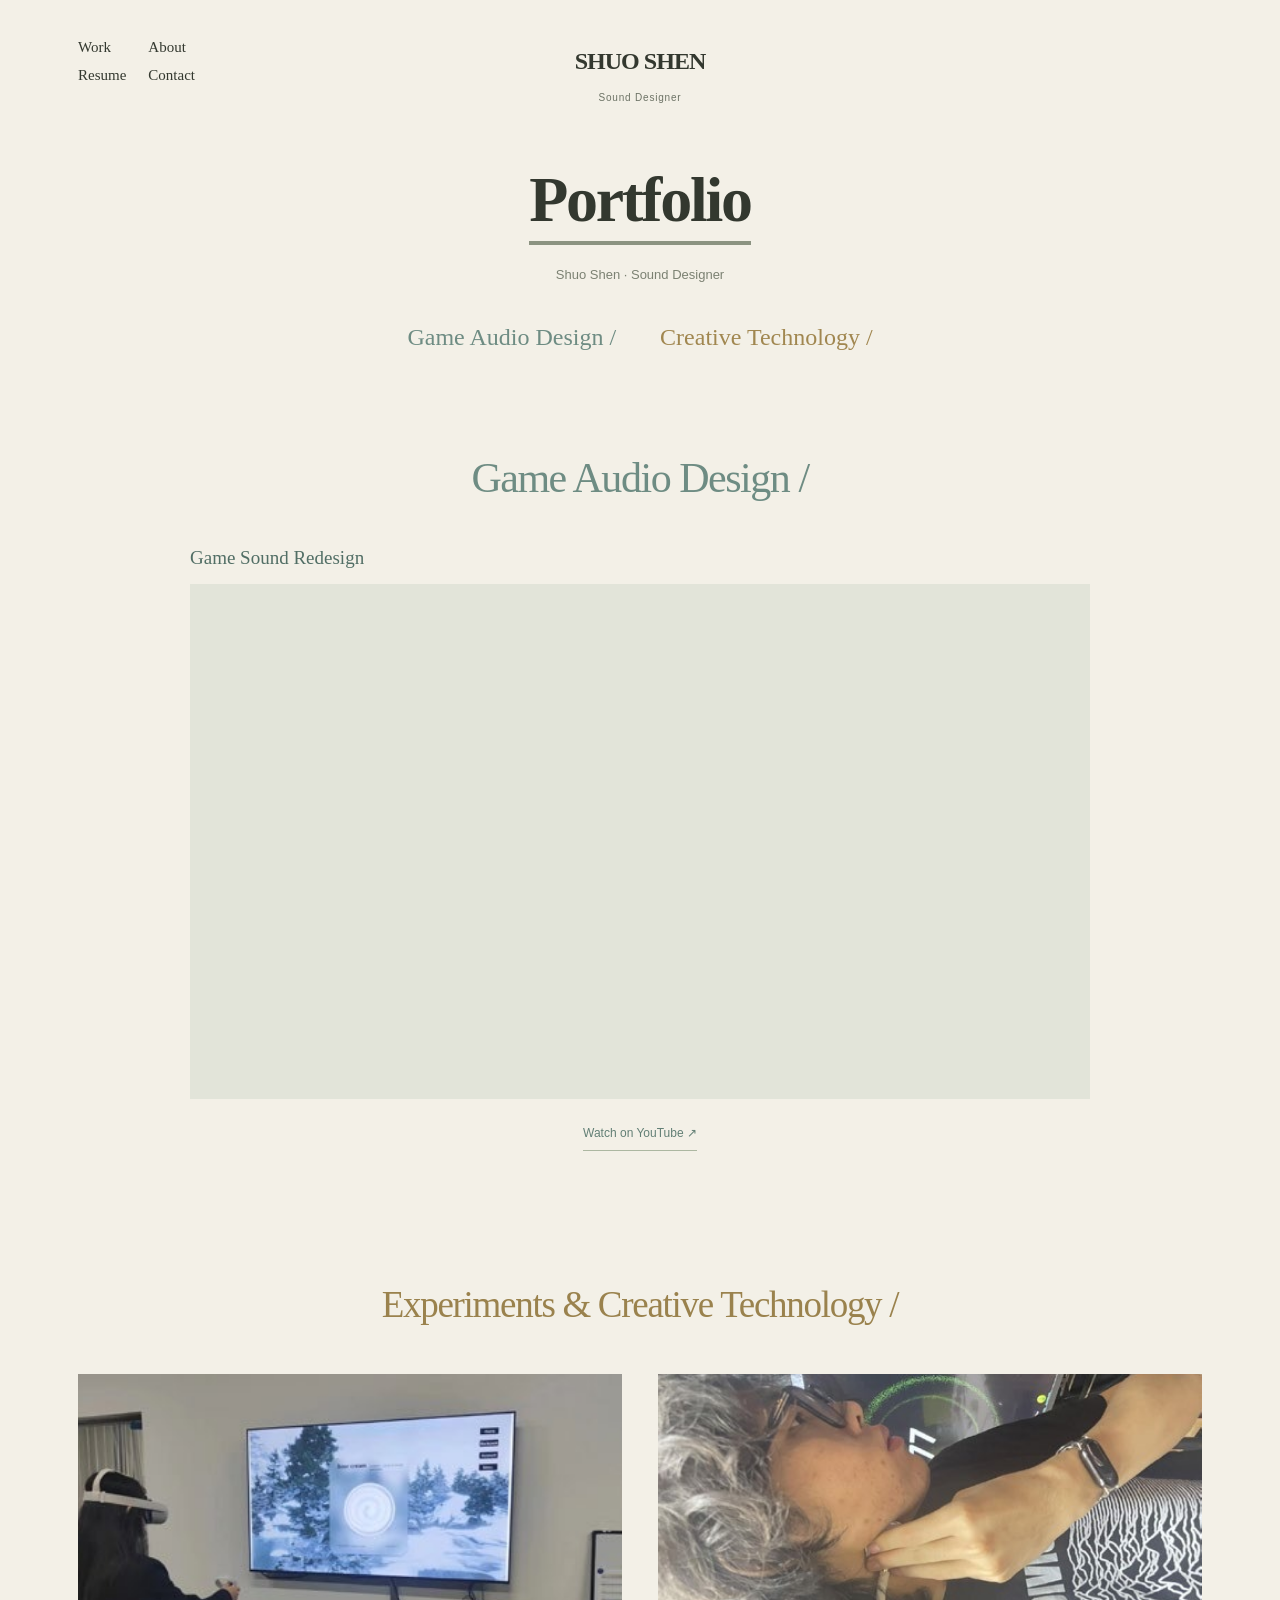
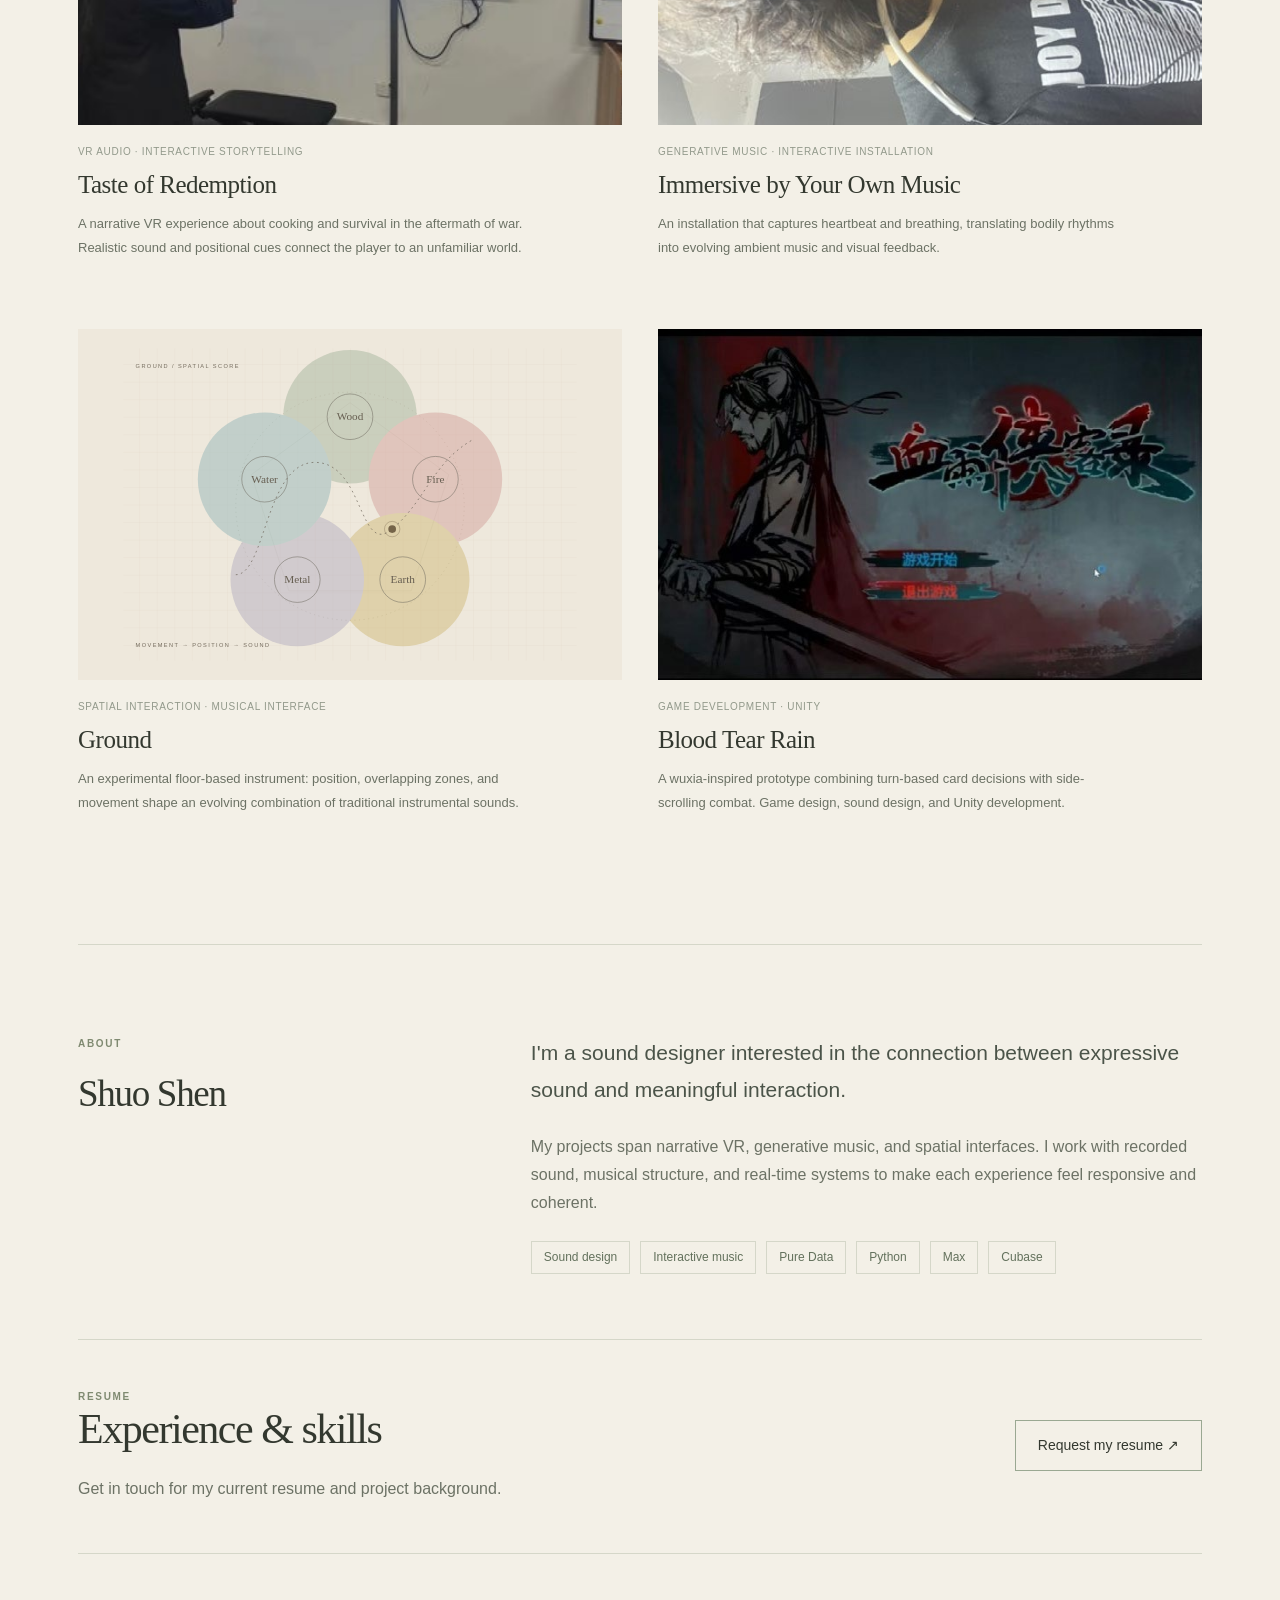
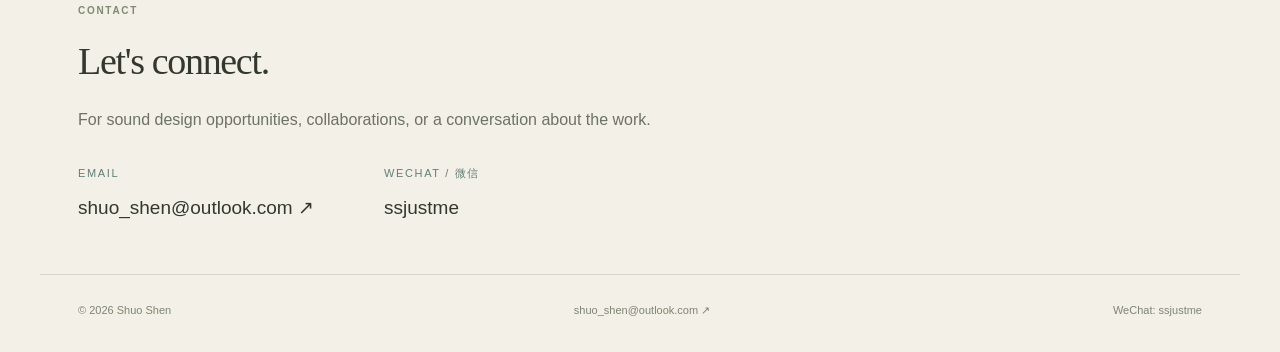
==== commit 04967d9c: "Simplify portfolio using the supplied reference" ====
--- a/index.html
+++ b/index.html
@@ -1,2 +1,3 @@
 <!DOCTYPE html>
-<html lang="en"><head><meta charset="utf-8"/><meta content="width=device-width,initial-scale=1" name="viewport"/><title>Sound Designer — Shuo Shen</title><meta content="Shuo Shen — sound design, interactive music, narrative VR, and creative technology." name="description"/><link href="portfolio-simple-v4.css" rel="stylesheet"/></head><body><a class="skip-link" href="#main">Skip to content</a><header><nav aria-label="Main navigation" class="wrap"><a class="brand" href="index.html">SHUO SHEN<span>Sound Designer</span></a><div class="links"><a href="index.html#work">Work</a><a href="index.html#about">About</a><a href="index.html#resume">Resume</a><a href="index.html#contact">Contact</a></div></nav></header><main class="wrap" id="main"><section class="hero"><p class="eyebrow">Sound design / Interactive audio / Creative technology</p><h1>Sound that responds.<br/><span>Stories that resonate.</span></h1><p class="lead">I'm Shuo Shen. I explore how sound shapes our sense of place, guides interaction, and brings us closer to a story.</p><a class="text-link" href="#work">Explore the work ↓</a></section><section class="section game-work" id="work"><p class="eyebrow">Work</p><h2>Selected Game Audio Work</h2><h3>Game Sound Redesign</h3><p>Sound redesign reel.</p><div class="video"><iframe allow="accelerometer; autoplay; encrypted-media; gyroscope; picture-in-picture" allowfullscreen="" loading="lazy" src="https://www.youtube-nocookie.com/embed/8xpIHeMNNyA" title="Shuo Shen — Game Sound Redesign"></iframe></div><a class="text-link" href="https://www.youtube.com/watch?v=8xpIHeMNNyA" rel="noopener" target="_blank">Watch on YouTube ↗</a></section><section class="section" id="experiments"><div class="section-heading"><div><p class="eyebrow">Projects</p><h2>Experiments &amp; Creative Technology</h2></div><p>Interactive music, spatial interfaces, VR, and game development.</p></div><div class="project-grid"><article class="project-card"><a class="card-image" href="taste.html"><img alt="Taste of Redemption project photograph" loading="lazy" src="taste-cover-warm.jpg"/></a><div class="card-top"><span>01</span><span>VR audio · Interactive storytelling</span></div><h3><a href="taste.html">Taste of Redemption <span>↗</span></a></h3><p>A narrative VR experience about cooking and survival in the aftermath of war. Realistic sound and positional cues connect the player to an unfamiliar world.</p><a class="text-link" href="taste.html">Explore project →</a></article><article class="project-card"><a class="card-image" href="immersive.html"><img alt="Immersive by Your Own Music project photograph" loading="lazy" src="immersive-cover-warm.jpg"/></a><div class="card-top"><span>02</span><span>Generative music · Interactive installation</span></div><h3><a href="immersive.html">Immersive by Your Own Music <span>↗</span></a></h3><p>An installation that captures heartbeat and breathing, translating bodily rhythms into evolving ambient music and visual feedback.</p><a class="text-link" href="immersive.html">Explore project →</a></article><article class="project-card"><a class="card-image" href="ground.html"><img alt="Ground concept visualization" loading="lazy" src="ground-cover-warm.svg"/></a><div class="card-top"><span>03</span><span>Spatial interaction · Musical interface</span></div><h3><a href="ground.html">Ground <span>↗</span></a></h3><p>An experimental floor-based instrument: position, overlapping zones, and movement shape an evolving combination of traditional instrumental sounds.</p><a class="text-link" href="ground.html">Explore project →</a></article><article class="project-card"><a class="card-image" href="blood-rain.html"><img alt="Blood Rain game title screen" loading="lazy" src="blood-rain-cover.jpg"/></a><div class="card-top"><span>04</span><span>Game development · Unity</span></div><h3><a href="blood-rain.html">Blood Tear Rain <span>↗</span></a></h3><p>A wuxia-inspired prototype combining turn-based card decisions with side-scrolling combat. Game design, sound design, and Unity development.</p><a class="text-link" href="blood-rain.html">Explore project →</a></article></div></section><section class="section about-grid" id="about"><div><p class="eyebrow">About</p><h2>Shuo Shen</h2></div><div><p class="large-copy">I'm a sound designer interested in the connection between expressive sound and meaningful interaction.</p><p>My projects span narrative VR, generative music, and spatial interfaces. I work with recorded sound, musical structure, and real-time systems to make each experience feel responsive and coherent.</p><div class="skill-list"><span>Sound design</span><span>Interactive music</span><span>Pure Data</span><span>Python</span><span>Max</span><span>Cubase</span></div></div></section><section class="section resume-row" id="resume"><div><p class="eyebrow">Resume</p><h2>Experience &amp; skills</h2><p>Get in touch for my current resume and project background.</p></div><a class="button" href="mailto:shuo_shen@outlook.com?subject=Resume%20request">Request my resume ↗</a></section><section class="section contact" id="contact"><p class="eyebrow">Contact</p><h2>Let's connect.</h2><p>For sound design opportunities, collaborations, or a conversation about the work.</p><div class="contact-methods"><div><span class="label">Email</span><a href="mailto:shuo_shen@outlook.com">shuo_shen@outlook.com ↗</a></div><div><span class="label">WeChat / 微信</span><span class="wechat">ssjustme</span></div></div></section></main><footer class="wrap"><span>© 2026 Shuo Shen</span><a href="mailto:shuo_shen@outlook.com">shuo_shen@outlook.com ↗</a><span>WeChat: ssjustme</span></footer><script defer="" src="portfolio-gallery-v3.js"></script></body></html>+
+<html lang="en"><head><meta charset="utf-8"/><meta content="width=device-width,initial-scale=1" name="viewport"/><title>Sound Designer — Shuo Shen</title><meta content="Shuo Shen — sound design, interactive music, narrative VR, and creative technology." name="description"/><link href="portfolio-reference-v5.css" rel="stylesheet"/></head><body><a class="skip-link" href="#main">Skip to content</a><header><nav aria-label="Main navigation" class="wrap reference-nav"><div class="links"><a href="index.html#work">Work</a><a href="index.html#about">About</a><a href="index.html#resume">Resume</a><a href="index.html#contact">Contact</a></div><a class="brand" href="index.html">SHUO SHEN<span>Sound Designer</span></a><div aria-hidden="true" class="header-balance"></div></nav></header><main class="wrap" id="main"><section class="hero"><h1>Portfolio</h1><p>Shuo Shen · Sound Designer</p><div class="portfolio-index"><a href="#work">Game Audio Design /</a><a href="#experiments">Creative Technology /</a></div></section><section class="section game-work" id="work"><h2>Game Audio Design /</h2><h3>Game Sound Redesign</h3><div class="video"><iframe allow="accelerometer; autoplay; encrypted-media; gyroscope; picture-in-picture" allowfullscreen="" loading="lazy" src="https://www.youtube-nocookie.com/embed/8xpIHeMNNyA" title="Shuo Shen — Game Sound Redesign"></iframe></div><a class="text-link" href="https://www.youtube.com/watch?v=8xpIHeMNNyA" rel="noopener" target="_blank">Watch on YouTube ↗</a></section><section class="section" id="experiments"><div class="section-heading"><div><h2>Experiments &amp; Creative Technology /</h2></div></div><div class="project-grid"><article class="project-card"><a class="card-image" href="taste.html"><img alt="Taste of Redemption project photograph" loading="lazy" src="taste-cover-warm.jpg"/></a><div class="card-top"><span>VR audio · Interactive storytelling</span></div><h3><a href="taste.html">Taste of Redemption </a></h3><p>A narrative VR experience about cooking and survival in the aftermath of war. Realistic sound and positional cues connect the player to an unfamiliar world.</p></article><article class="project-card"><a class="card-image" href="immersive.html"><img alt="Immersive by Your Own Music project photograph" loading="lazy" src="immersive-cover-warm.jpg"/></a><div class="card-top"><span>Generative music · Interactive installation</span></div><h3><a href="immersive.html">Immersive by Your Own Music </a></h3><p>An installation that captures heartbeat and breathing, translating bodily rhythms into evolving ambient music and visual feedback.</p></article><article class="project-card"><a class="card-image" href="ground.html"><img alt="Ground concept visualization" loading="lazy" src="ground-cover-warm.svg"/></a><div class="card-top"><span>Spatial interaction · Musical interface</span></div><h3><a href="ground.html">Ground </a></h3><p>An experimental floor-based instrument: position, overlapping zones, and movement shape an evolving combination of traditional instrumental sounds.</p></article><article class="project-card"><a class="card-image" href="blood-rain.html"><img alt="Blood Rain game title screen" loading="lazy" src="blood-rain-cover.jpg"/></a><div class="card-top"><span>Game development · Unity</span></div><h3><a href="blood-rain.html">Blood Tear Rain </a></h3><p>A wuxia-inspired prototype combining turn-based card decisions with side-scrolling combat. Game design, sound design, and Unity development.</p></article></div></section><section class="section about-grid" id="about"><div><p class="eyebrow">About</p><h2>Shuo Shen</h2></div><div><p class="large-copy">I'm a sound designer interested in the connection between expressive sound and meaningful interaction.</p><p>My projects span narrative VR, generative music, and spatial interfaces. I work with recorded sound, musical structure, and real-time systems to make each experience feel responsive and coherent.</p><div class="skill-list"><span>Sound design</span><span>Interactive music</span><span>Pure Data</span><span>Python</span><span>Max</span><span>Cubase</span></div></div></section><section class="section resume-row" id="resume"><div><p class="eyebrow">Resume</p><h2>Experience &amp; skills</h2><p>Get in touch for my current resume and project background.</p></div><a class="button" href="mailto:shuo_shen@outlook.com?subject=Resume%20request">Request my resume ↗</a></section><section class="section contact" id="contact"><p class="eyebrow">Contact</p><h2>Let's connect.</h2><p>For sound design opportunities, collaborations, or a conversation about the work.</p><div class="contact-methods"><div><span class="label">Email</span><a href="mailto:shuo_shen@outlook.com">shuo_shen@outlook.com ↗</a></div><div><span class="label">WeChat / 微信</span><span class="wechat">ssjustme</span></div></div></section></main><footer class="wrap"><span>© 2026 Shuo Shen</span><a href="mailto:shuo_shen@outlook.com">shuo_shen@outlook.com ↗</a><span>WeChat: ssjustme</span></footer><script defer="" src="portfolio-gallery-v3.js"></script></body></html>
--- a/portfolio-reference-v5.css
+++ b/portfolio-reference-v5.css
@@ -0,0 +1,14 @@
+
+:root{color-scheme:dark;--bg:#111214;--panel:#191c1e;--text:#eeefeb;--muted:#aeb5b4;--line:#303638;--accent:#add2c4}*{box-sizing:border-box}html{scroll-padding-top:28px}body{margin:0;background:var(--bg);color:var(--text);font:16px/1.75 system-ui,-apple-system,BlinkMacSystemFont,"Segoe UI",sans-serif}a{color:inherit;text-decoration:none}a:hover{color:var(--accent)}a:focus-visible{outline:2px solid var(--accent);outline-offset:6px}.wrap{max-width:1200px;margin:auto;padding:0 38px}header{border-bottom:1px solid var(--line)}nav{display:flex;align-items:center;justify-content:space-between;min-height:100px}.brand{font-size:18px;letter-spacing:.12em;font-weight:700}.brand span{display:block;font-size:10px;letter-spacing:.16em;color:var(--muted);font-weight:400}.links{display:flex;gap:30px;font-size:14px}.skip-link{position:absolute;top:-100px;left:20px;background:var(--bg);padding:12px;z-index:5}.skip-link:focus{top:12px}.hero{padding:110px 0 105px}.eyebrow{text-transform:uppercase;letter-spacing:.17em;font-size:11px;color:var(--accent);font-weight:600;margin:0 0 20px}h1,h2,h3{font-weight:500;line-height:1.15;letter-spacing:-.045em}h1{font-size:clamp(42px,6.3vw,78px);margin:0 0 28px;max-width:1000px}h1 span{color:#b7bfbc}h2{font-size:clamp(28px,3.4vw,42px);margin:0 0 22px}h3{font-size:25px;margin:15px 0}p{color:var(--muted);margin:0 0 24px;max-width:750px}.lead,.deck{font-size:21px;max-width:660px}.text-link{color:var(--accent);font-size:14px;display:inline-block;padding:6px 0;border-bottom:1px solid #566b63}.section{padding:72px 0;border-top:1px solid var(--line)}.section-heading{display:flex;align-items:flex-end;justify-content:space-between;gap:45px;margin-bottom:38px}.section-heading h2{margin-bottom:0}.section-heading>p{max-width:320px;font-size:14px;margin:0}.game-work{padding:44px 0}.game-work .section-heading{margin-bottom:18px}.game-work h2{font-size:27px}.game-work p:last-child{font-size:14px;margin:0;max-width:620px}.status{color:#929e98;font-size:12px;white-space:nowrap}.project-grid{display:grid;grid-template-columns:repeat(3,minmax(0,1fr));gap:30px}.card-image{display:block;overflow:hidden;background:var(--panel);border-radius:3px}.card-image img{display:block;width:100%;aspect-ratio:1.4;object-fit:cover;transition:transform .25s}.card-image:hover img{transform:scale(1.025)}.card-top{margin-top:21px;display:flex;gap:12px;color:var(--accent);font-size:10px;letter-spacing:.09em;text-transform:uppercase}.card-top>span:first-child{color:#74817a}.project-card h3 a{display:flex;align-items:flex-start;justify-content:space-between;gap:8px}.project-card h3 a span{font-size:18px;color:var(--accent)}.project-card p{font-size:14px;line-height:1.7;margin:0 0 20px}.about-grid,.story-row{display:grid;grid-template-columns:1fr 1.8fr;gap:80px}.large-copy{font-size:21px;color:#d1d7d2}.skill-list{display:flex;flex-wrap:wrap;gap:10px}.skill-list span{font-size:12px;color:#b5c2ba;border:1px solid var(--line);padding:5px 12px}.resume-row{display:flex;justify-content:space-between;align-items:center;gap:35px}.resume-row p{margin:0}.button{padding:12px 22px;border:1px solid #6d8d7b;font-size:14px;white-space:nowrap}.contact h2{font-size:clamp(37px,5vw,64px)}.contact-methods{display:flex;gap:70px;margin-top:42px}.contact-methods>div{display:flex;flex-direction:column;gap:8px}.label{font-size:11px;letter-spacing:.15em;text-transform:uppercase;color:#8d9d94}.contact-methods a,.wechat{font-size:23px}footer{border-top:1px solid var(--line);padding-top:26px!important;padding-bottom:32px!important;display:flex;flex-wrap:wrap;justify-content:space-between;gap:20px;font-size:12px;color:#85928a}.project-page{padding-top:40px}.back{font-size:13px;color:var(--muted)}.project-intro{padding:65px 0 28px}.project-intro h1{max-width:950px}.deck{max-width:820px}.project-meta{display:flex;gap:60px;padding:24px 0 35px;border-top:1px solid var(--line);align-items:center;font-size:14px}.project-meta>div{max-width:480px}.project-meta>div>span{display:block;color:#809087;font-size:11px;text-transform:uppercase;letter-spacing:.12em;margin-bottom:6px}.project-meta .text-link{margin-left:auto;white-space:nowrap}figure{margin:30px 0 0}figure img{width:100%;display:block;background:#1b1e1b}figcaption{color:#8f9d94;font-size:12px;line-height:1.6;margin-top:12px}.feature-image{margin:0 0 70px;background:#191d1a}.feature-image img{max-height:620px;object-fit:contain}.feature-image figcaption{padding:0 18px 16px}.story-row{padding:54px 0;border-top:1px solid var(--line)}.story-row h2{font-size:29px;margin-top:12px;max-width:280px}.story-row p{margin-bottom:0}.story-row figure img{max-height:550px;object-fit:contain}.section-number{font-size:12px;color:var(--accent);letter-spacing:.14em}.demo-section{border-top:1px solid var(--line);padding:70px 0}.video{aspect-ratio:16/9;background:#080a09}.video iframe{width:100%;height:100%;border:0}.end-link{display:inline-block;margin:0 0 55px}
+@media(max-width:800px){.wrap{padding:0 24px}.hero{padding:75px 0}.section{padding:50px 0}.project-grid{grid-template-columns:1fr;gap:50px}.card-image img{aspect-ratio:1.7}.section-heading{align-items:flex-start;flex-direction:column;gap:16px}.section-heading>p{max-width:600px}.about-grid,.story-row{grid-template-columns:1fr;gap:15px}.story-row h2{max-width:100%}.project-meta{gap:20px;align-items:flex-start;flex-wrap:wrap}.project-meta .text-link{margin-left:0}.project-intro{padding:45px 0 20px}.feature-image{margin-bottom:45px}.contact-methods{flex-direction:column;gap:24px}.resume-row{align-items:flex-start;flex-direction:column}nav{min-height:95px}.links{gap:18px;font-size:13px}.game-work{padding:38px 0}.game-work .section-heading{gap:10px}.feature-image img{max-height:480px}}
+@media(max-width:460px){nav{flex-direction:column;align-items:flex-start;justify-content:center;gap:18px;padding-top:20px!important;padding-bottom:20px!important}.links{gap:27px}.brand span{display:none}.hero h1{font-size:44px}.contact-methods a{font-size:20px;overflow-wrap:anywhere}.project-intro h1{font-size:42px}.project-meta{flex-direction:column}.project-grid h3{font-size:27px}.lead,.deck,.large-copy{font-size:19px}}
+@media(prefers-reduced-motion:reduce){.card-image img{transition:none}}
+
+:root{color-scheme:light;--bg:#f7f5f0;--panel:#edeae2;--text:#30332e;--muted:#696c64;--line:#d8d9cf;--accent:#637661}
+body{font-family:"Aptos","Segoe UI",-apple-system,BlinkMacSystemFont,sans-serif;line-height:1.75}h1,h2,h3{font-family:"Aptos Display","Aptos","Segoe UI",-apple-system,BlinkMacSystemFont,sans-serif;font-weight:500;letter-spacing:-.035em}h1 span{color:#788275}.large-copy{color:#4b5449}.brand{letter-spacing:.05em}.brand span{color:var(--muted)}.label,.project-meta>div>span,.section-number{color:var(--accent)}.status,.back,figcaption{color:#74796f}.project-meta .text-link{margin-left:0}.project-meta>div:last-child{display:flex;flex-direction:column;gap:8px}.project-meta p{margin:0}.project-meta>div span{display:block}.feature-image{background:#ebe9df}.feature-image img{height:auto;max-width:100%;max-height:590px;object-fit:contain}.feature-image figcaption{color:var(--muted)}.project-card img[src$=".svg"]{object-fit:contain;background:#eee8dc}.project-grid{row-gap:45px}.card-top{color:var(--accent)}.card-top>span:first-child{color:#92998b}.text-link{border-color:#9da993}.skill-list span{color:#63715c}.button{border-color:#9aa892}.video{background:#e7e6df}.video iframe{border-radius:3px}.game-work{padding:52px 0 70px}.game-work h2{font-size:clamp(28px,3.4vw,42px)}.game-work h3{margin-top:28px}.game-work p{max-width:740px!important;font-size:15px!important}.game-work .video{margin-top:25px}.project-alias{font-size:12px}.engineering-grid{display:grid;grid-template-columns:repeat(2,minmax(0,1fr));align-items:start;gap:25px}.engineering-grid figure{margin:0;background:#fcfbf7;border:1px solid var(--line);border-radius:3px;padding:14px;min-width:0}.engineering-grid a{display:block;cursor:zoom-in}.engineering-grid img{display:block;width:100%;height:auto;max-height:550px;object-fit:contain;background:white}.engineering-grid figcaption{display:flex;flex-direction:column;gap:5px;margin-top:15px;color:var(--muted);font-size:12px}.engineering-grid strong{font-weight:500;color:var(--text)}.gallery-dialog{position:fixed;inset:0;z-index:100;background:rgba(43,47,39,.9);display:grid;grid-template-rows:auto minmax(0,1fr) auto;padding:20px 30px;gap:15px}.gallery-dialog[hidden]{display:none}.gallery-toolbar{display:flex;justify-content:space-between;align-items:center;gap:20px;color:white;font-size:12px}.gallery-toolbar a{color:white;border-bottom:1px solid #b6c1ad}.gallery-toolbar button{font:inherit;border:1px solid #b6c1ad;background:transparent;color:white;border-radius:3px;padding:8px 16px;cursor:pointer}.gallery-full{width:auto;height:auto;max-width:100%;max-height:100%;place-self:center;object-fit:contain}.gallery-caption{color:#e4e9df;text-align:center;font-size:12px;margin:0}.gallery-toolbar a:focus-visible,.gallery-toolbar button:focus-visible{outline-color:#eef4e8}
+@media(max-width:800px){.engineering-grid{grid-template-columns:1fr}.project-meta{gap:20px}.project-meta>div:last-child{flex-direction:row}.gallery-dialog{padding:15px}.gallery-toolbar{gap:10px;font-size:11px}}
+
+/* Reference-led portfolio presentation */
+:root{--bg:#f3f0e7;--panel:#e9e7dc;--text:#33382f;--muted:#6c7265;--line:#d5d7c9;--accent:#627f75}body{font-family:"Segoe UI",-apple-system,BlinkMacSystemFont,sans-serif}h1,h2,h3{font-family:Georgia,"Times New Roman",serif;font-weight:500;letter-spacing:-.035em}header{border:0}.reference-nav{display:grid;grid-template-columns:1fr auto 1fr;align-items:start;min-height:130px;padding-top:36px!important}.reference-nav .links{display:grid;grid-template-columns:auto auto;width:max-content;gap:5px 22px;justify-content:start;font-family:Georgia,serif;font-size:15px;line-height:1.5}.reference-nav .brand{text-align:center;font-family:Georgia,serif;font-size:24px;font-weight:600;letter-spacing:-.04em;padding-top:4px}.reference-nav .brand span{font-family:"Segoe UI",sans-serif;font-size:10px;font-weight:400;letter-spacing:.08em;margin-top:7px}.hero{text-align:center;padding:35px 0 65px}.hero h1{font-family:Georgia,serif;font-size:64px;font-weight:600;display:inline-block;margin:0 0 19px;padding:0 0 6px;border-bottom:4px solid #8b9381;line-height:1.1;letter-spacing:-.035em}.hero>p{font-size:13px;max-width:none;margin:0;color:#7b8172}.portfolio-index{display:flex;justify-content:center;gap:44px;margin:34px 0 0;font-family:Georgia,serif;font-size:24px;line-height:1.4}.portfolio-index a:first-child{color:#6e8c83}.portfolio-index a:last-child{color:#a18750}.section{border:0;padding:65px 0}.game-work{padding:34px 0 65px}.game-work h2{font-size:42px;text-align:center;margin-bottom:45px;color:#6e8c83}.game-work h3{font-family:Georgia,serif;font-size:19px;letter-spacing:0;max-width:900px;margin:0 auto 15px;color:#516e65}.game-work .video{max-width:900px;margin:0 auto 18px;background:#e2e4d9}.game-work>.text-link{display:block;width:max-content;margin:0 auto;font-size:12px;border-bottom:1px solid #acb7a1}#experiments{padding-top:65px}.section-heading{justify-content:center;align-items:center;text-align:center;display:block;margin-bottom:45px}#experiments .section-heading h2{font-size:37px;line-height:1.3;color:#9a824d}.project-grid{grid-template-columns:repeat(2,minmax(0,1fr));gap:50px 36px}.card-image{border-radius:0;background:#e9e7dc}.card-image img{aspect-ratio:1.55;object-fit:cover;border-radius:0;transition:none}.card-image:hover img{transform:none}.project-card img[src$=".svg"]{object-fit:contain;background:#eee8dc}.card-top{font-family:"Segoe UI",sans-serif;font-size:10px;letter-spacing:.07em;line-height:1.8;margin-top:18px;color:#7a8271}.project-card h3{font-family:Georgia,serif;font-size:25px;line-height:1.25;letter-spacing:-.02em;margin:8px 0 12px}.project-card>p{font-size:13px;line-height:1.8;max-width:460px}.project-card h3 a{display:block}.about-grid{padding-top:90px;margin-top:45px;border-top:1px solid var(--line)}.about-grid h2{font-size:37px}.eyebrow{color:#7f8a71;font-size:10px}.resume-row,.contact{border-top:1px solid var(--line);padding-top:48px;padding-bottom:50px}.contact h2{font-size:38px}.contact-methods a,.wechat{font-size:19px}.contact-methods{margin-top:30px}.button{border-radius:0}.project-page{padding-top:28px}.project-intro{padding:48px 0 30px}.project-intro h1{font-family:Georgia,serif;font-size:clamp(40px,5vw,66px);font-weight:500;max-width:100%;text-align:left}.deck{font-family:"Segoe UI",sans-serif;font-size:18px;line-height:1.7}.story-row h2,.demo-section h2{font-family:Georgia,serif;font-size:30px}.story-row{border-color:#d6d8ca}.story-row .large-copy{font-size:19px}.engineering-grid figure{border:0;border-radius:0;background:#fbfaf5}.feature-image{border-radius:0;background:#e9e7de}.video iframe{border-radius:0}.demo-section .section-heading{text-align:left}.demo-section .section-heading>p{margin-top:18px;max-width:700px}.project-meta{font-size:13px}.project-meta>div>span{font-size:10px}footer{font-size:11px!important;color:#7d8573!important}
+@media(max-width:800px){.reference-nav{grid-template-columns:1fr auto;min-height:125px;gap:18px;align-items:start;padding-top:28px!important;padding-bottom:20px!important}.reference-nav .links{font-size:14px;gap:5px 16px}.reference-nav .brand{font-size:22px;padding-top:0}.header-balance{display:none}.hero{padding-top:35px;padding-bottom:45px}.hero h1{font-size:53px}.portfolio-index{font-size:20px;gap:22px;flex-wrap:wrap;margin-top:30px}.game-work h2{font-size:35px;margin-bottom:30px}.project-grid{gap:38px 22px}.about-grid{padding-top:50px;margin-top:20px}.project-intro{padding-top:38px}.demo-section .section-heading{margin-bottom:30px}.project-meta{padding-bottom:25px}}
+@media(max-width:600px){.reference-nav{display:grid!important;grid-template-columns:1fr auto;min-height:118px}.reference-nav .brand span{display:block;font-size:9px}.portfolio-index{flex-direction:column;gap:20px;margin-top:30px;font-size:23px}.hero{padding-top:28px;padding-bottom:48px}.hero h1{font-size:50px!important}.game-work{padding-top:28px}.game-work h2{font-size:33px}.game-work h3{font-size:18px}.section{padding-block:45px}#experiments .section-heading h2{font-size:31px}.project-grid{grid-template-columns:1fr;gap:36px}.project-card h3{font-size:26px}.project-card>p{max-width:none}.project-intro h1{font-size:40px}.project-meta>div:last-child{flex-direction:column;gap:9px}.contact h2{font-size:33px}.contact-methods{gap:22px}.resume-row h2{font-size:31px}}
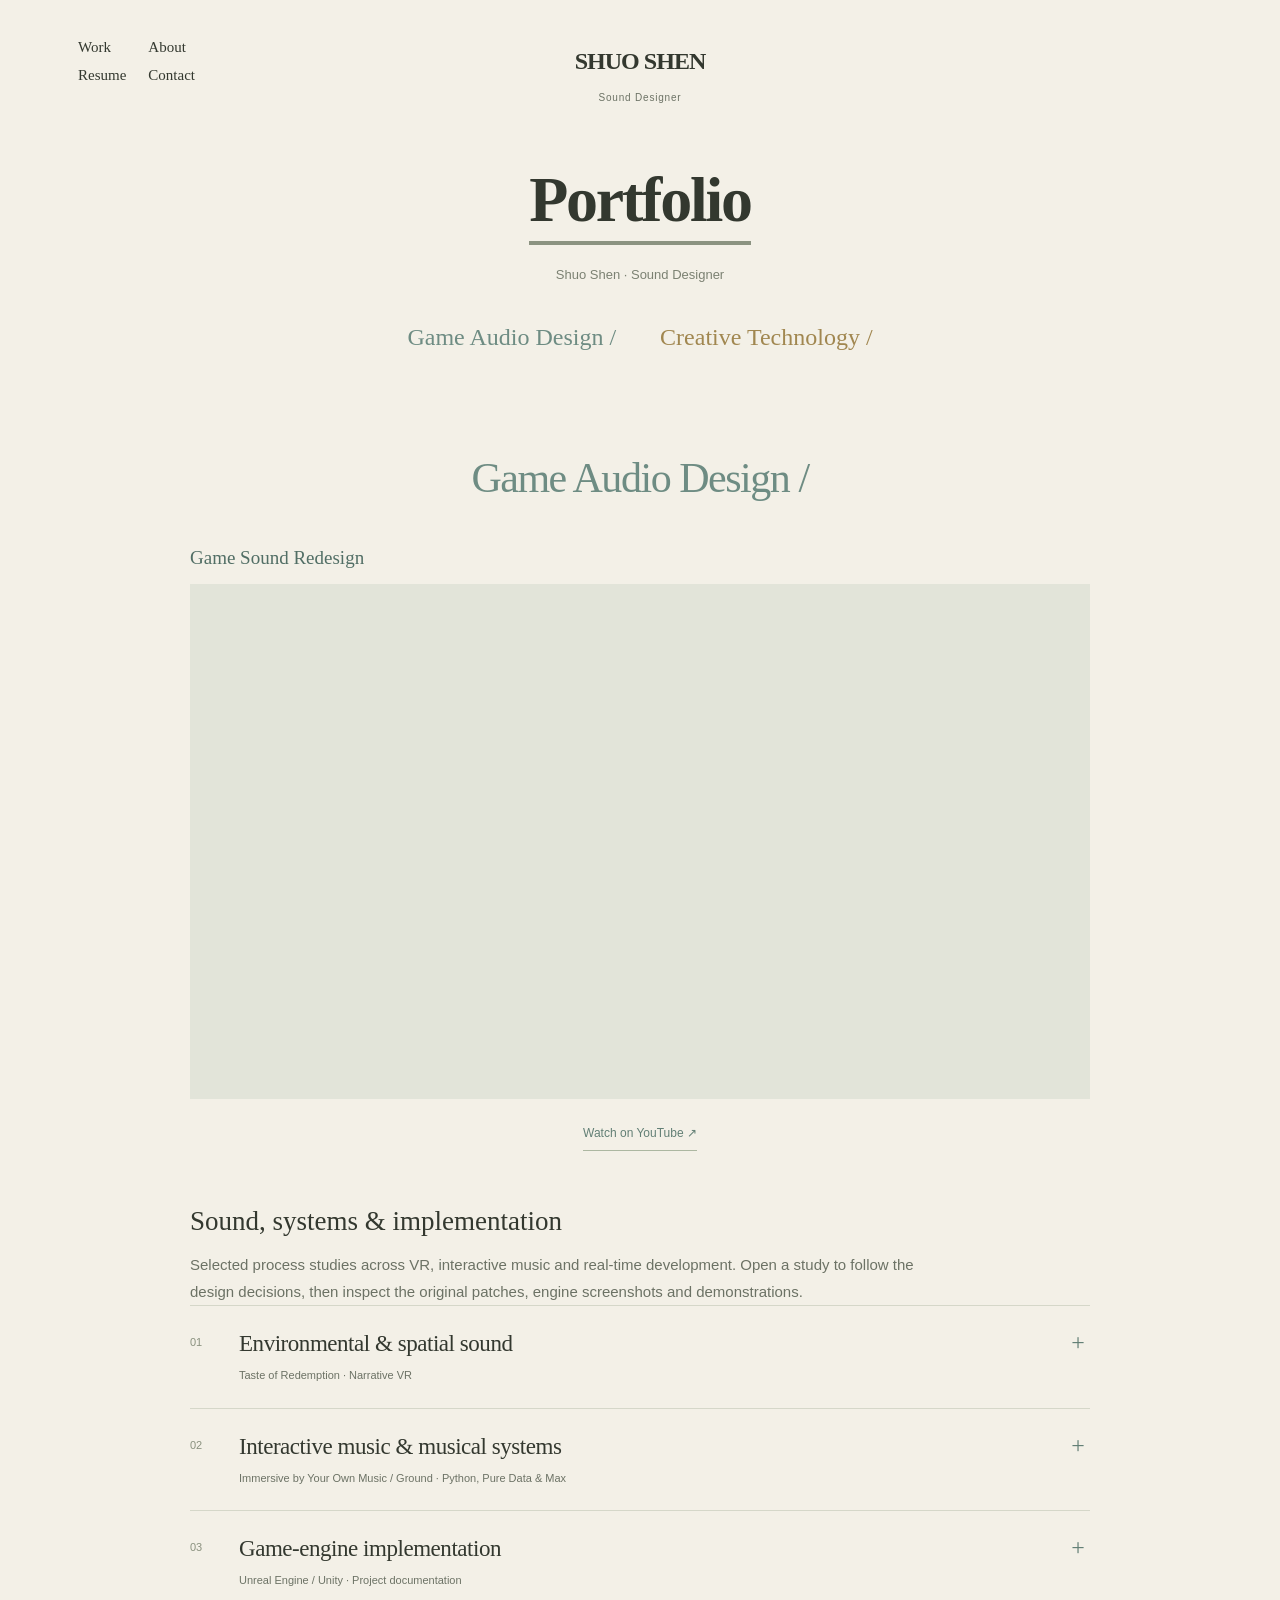
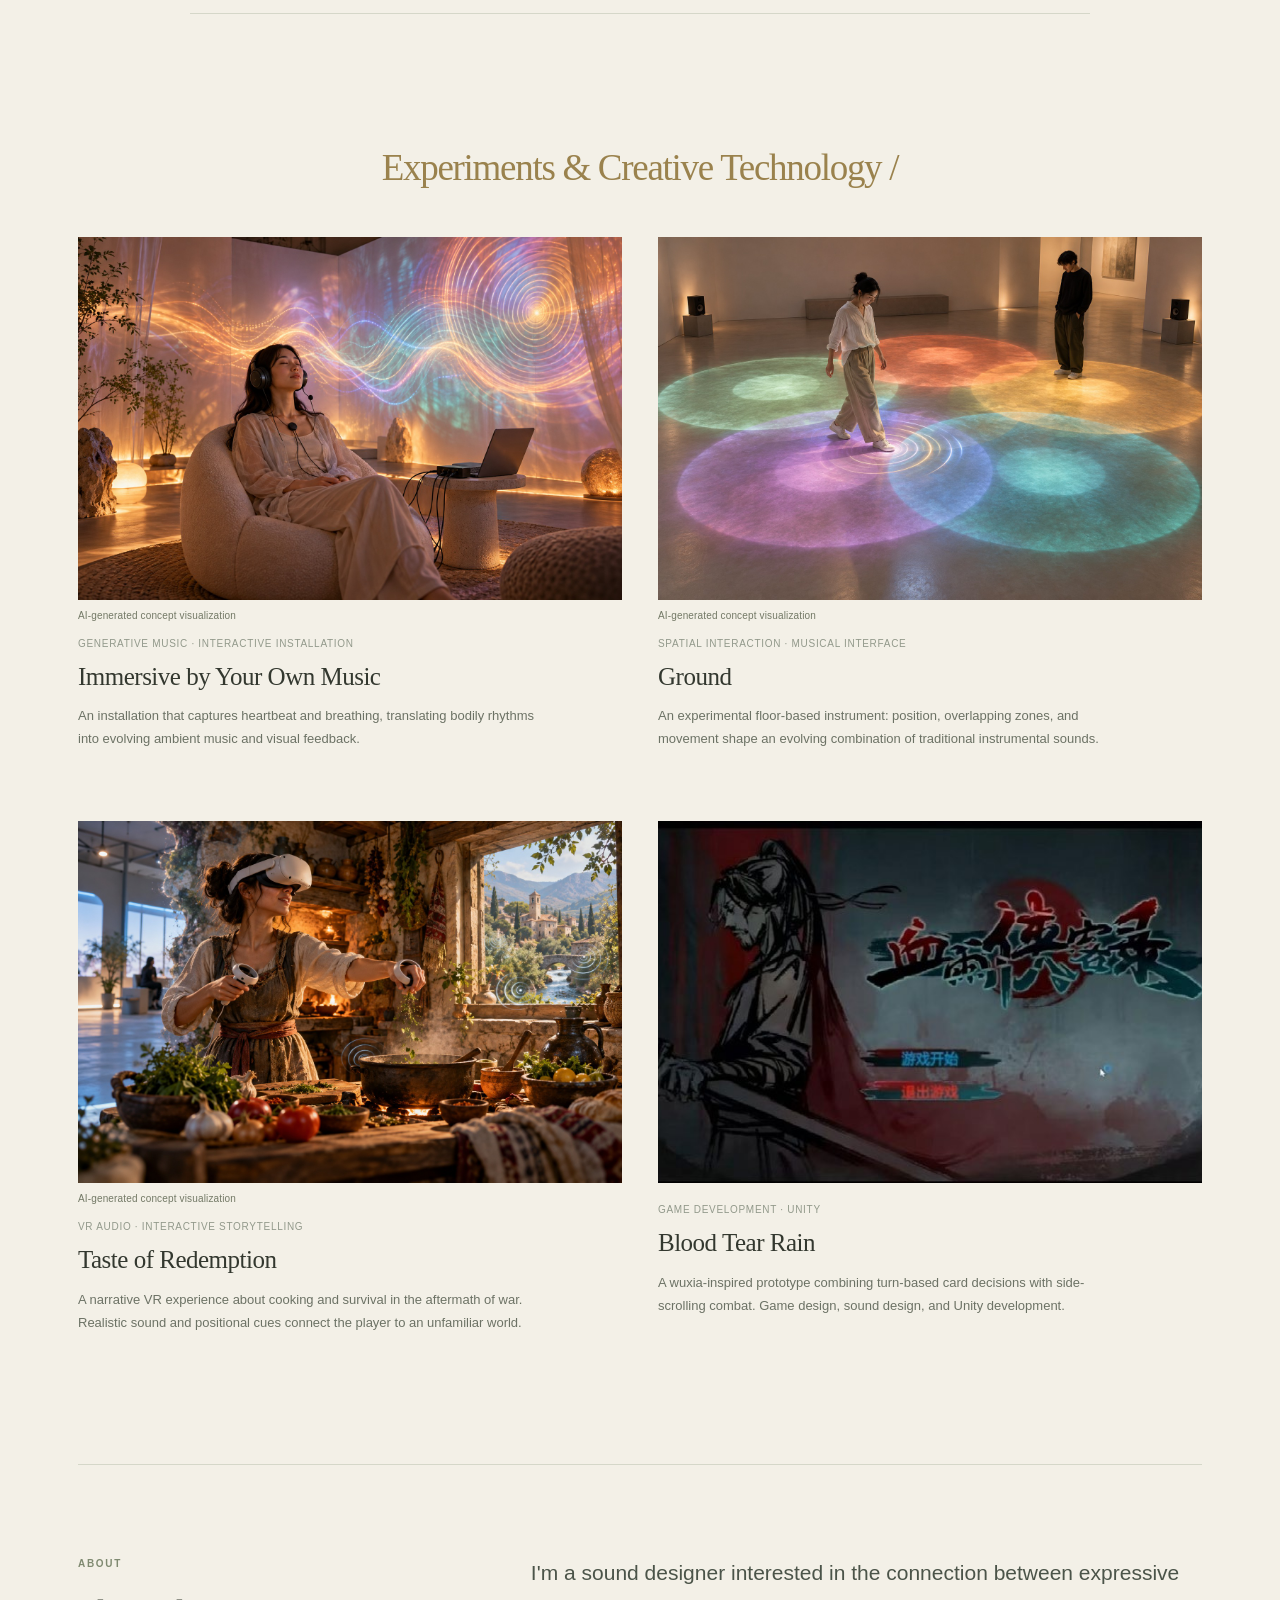
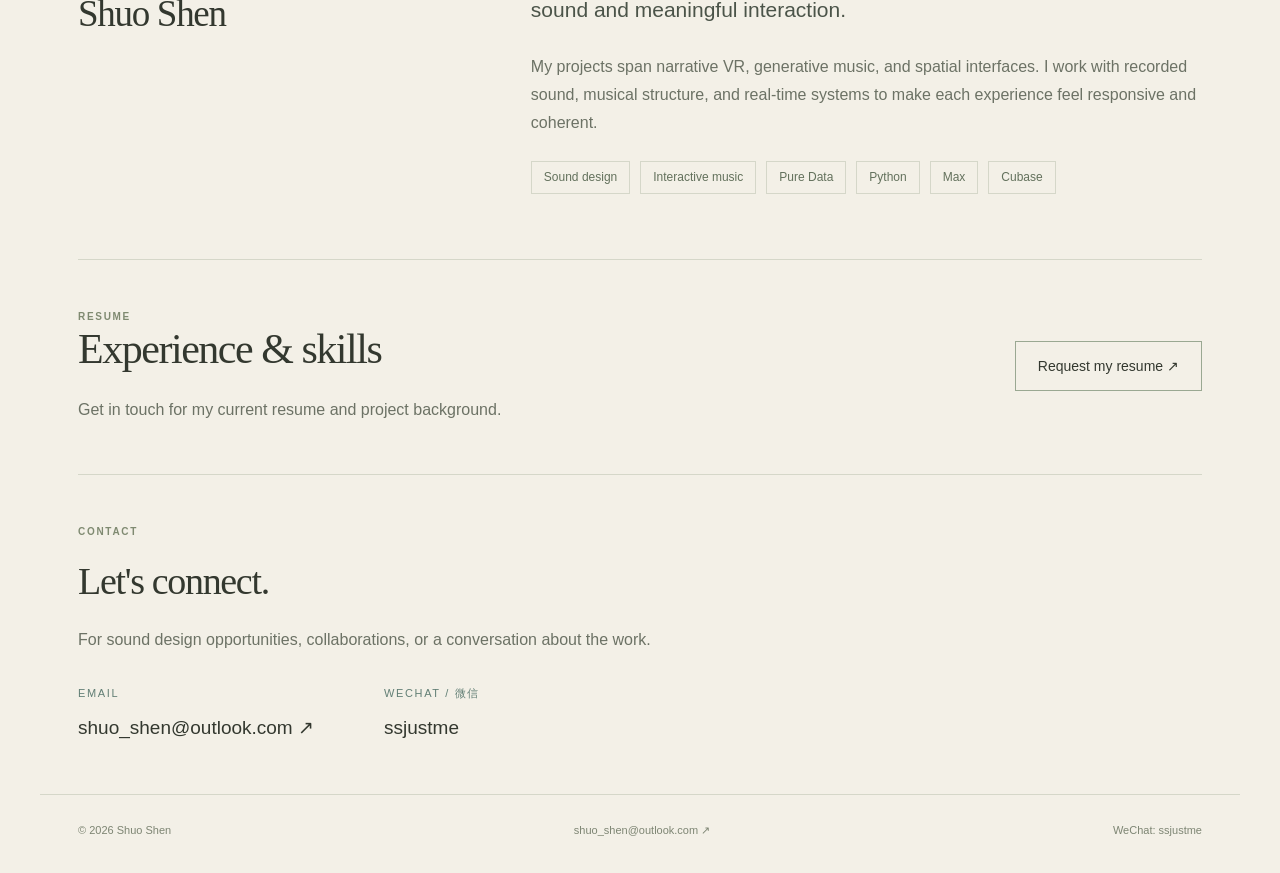
==== commit 3d6af6f1: "Add concept covers and documented interactive audio process studies" ====
--- a/index.html
+++ b/index.html
@@ -1,3 +1,9 @@
 <!DOCTYPE html>
 
-<html lang="en"><head><meta charset="utf-8"/><meta content="width=device-width,initial-scale=1" name="viewport"/><title>Sound Designer — Shuo Shen</title><meta content="Shuo Shen — sound design, interactive music, narrative VR, and creative technology." name="description"/><link href="portfolio-reference-v5.css" rel="stylesheet"/></head><body><a class="skip-link" href="#main">Skip to content</a><header><nav aria-label="Main navigation" class="wrap reference-nav"><div class="links"><a href="index.html#work">Work</a><a href="index.html#about">About</a><a href="index.html#resume">Resume</a><a href="index.html#contact">Contact</a></div><a class="brand" href="index.html">SHUO SHEN<span>Sound Designer</span></a><div aria-hidden="true" class="header-balance"></div></nav></header><main class="wrap" id="main"><section class="hero"><h1>Portfolio</h1><p>Shuo Shen · Sound Designer</p><div class="portfolio-index"><a href="#work">Game Audio Design /</a><a href="#experiments">Creative Technology /</a></div></section><section class="section game-work" id="work"><h2>Game Audio Design /</h2><h3>Game Sound Redesign</h3><div class="video"><iframe allow="accelerometer; autoplay; encrypted-media; gyroscope; picture-in-picture" allowfullscreen="" loading="lazy" src="https://www.youtube-nocookie.com/embed/8xpIHeMNNyA" title="Shuo Shen — Game Sound Redesign"></iframe></div><a class="text-link" href="https://www.youtube.com/watch?v=8xpIHeMNNyA" rel="noopener" target="_blank">Watch on YouTube ↗</a></section><section class="section" id="experiments"><div class="section-heading"><div><h2>Experiments &amp; Creative Technology /</h2></div></div><div class="project-grid"><article class="project-card"><a class="card-image" href="taste.html"><img alt="Taste of Redemption project photograph" loading="lazy" src="taste-cover-warm.jpg"/></a><div class="card-top"><span>VR audio · Interactive storytelling</span></div><h3><a href="taste.html">Taste of Redemption </a></h3><p>A narrative VR experience about cooking and survival in the aftermath of war. Realistic sound and positional cues connect the player to an unfamiliar world.</p></article><article class="project-card"><a class="card-image" href="immersive.html"><img alt="Immersive by Your Own Music project photograph" loading="lazy" src="immersive-cover-warm.jpg"/></a><div class="card-top"><span>Generative music · Interactive installation</span></div><h3><a href="immersive.html">Immersive by Your Own Music </a></h3><p>An installation that captures heartbeat and breathing, translating bodily rhythms into evolving ambient music and visual feedback.</p></article><article class="project-card"><a class="card-image" href="ground.html"><img alt="Ground concept visualization" loading="lazy" src="ground-cover-warm.svg"/></a><div class="card-top"><span>Spatial interaction · Musical interface</span></div><h3><a href="ground.html">Ground </a></h3><p>An experimental floor-based instrument: position, overlapping zones, and movement shape an evolving combination of traditional instrumental sounds.</p></article><article class="project-card"><a class="card-image" href="blood-rain.html"><img alt="Blood Rain game title screen" loading="lazy" src="blood-rain-cover.jpg"/></a><div class="card-top"><span>Game development · Unity</span></div><h3><a href="blood-rain.html">Blood Tear Rain </a></h3><p>A wuxia-inspired prototype combining turn-based card decisions with side-scrolling combat. Game design, sound design, and Unity development.</p></article></div></section><section class="section about-grid" id="about"><div><p class="eyebrow">About</p><h2>Shuo Shen</h2></div><div><p class="large-copy">I'm a sound designer interested in the connection between expressive sound and meaningful interaction.</p><p>My projects span narrative VR, generative music, and spatial interfaces. I work with recorded sound, musical structure, and real-time systems to make each experience feel responsive and coherent.</p><div class="skill-list"><span>Sound design</span><span>Interactive music</span><span>Pure Data</span><span>Python</span><span>Max</span><span>Cubase</span></div></div></section><section class="section resume-row" id="resume"><div><p class="eyebrow">Resume</p><h2>Experience &amp; skills</h2><p>Get in touch for my current resume and project background.</p></div><a class="button" href="mailto:shuo_shen@outlook.com?subject=Resume%20request">Request my resume ↗</a></section><section class="section contact" id="contact"><p class="eyebrow">Contact</p><h2>Let's connect.</h2><p>For sound design opportunities, collaborations, or a conversation about the work.</p><div class="contact-methods"><div><span class="label">Email</span><a href="mailto:shuo_shen@outlook.com">shuo_shen@outlook.com ↗</a></div><div><span class="label">WeChat / 微信</span><span class="wechat">ssjustme</span></div></div></section></main><footer class="wrap"><span>© 2026 Shuo Shen</span><a href="mailto:shuo_shen@outlook.com">shuo_shen@outlook.com ↗</a><span>WeChat: ssjustme</span></footer><script defer="" src="portfolio-gallery-v3.js"></script></body></html>+<html lang="en"><head><meta charset="utf-8"/><meta content="width=device-width,initial-scale=1" name="viewport"/><title>Sound Designer — Shuo Shen</title><meta content="Shuo Shen — sound design, interactive music, narrative VR, and creative technology." name="description"/><link href="portfolio-reference-v6.css" rel="stylesheet"/></head><body><a class="skip-link" href="#main">Skip to content</a><header><nav aria-label="Main navigation" class="wrap reference-nav"><div class="links"><a href="index.html#work">Work</a><a href="index.html#about">About</a><a href="index.html#resume">Resume</a><a href="index.html#contact">Contact</a></div><a class="brand" href="index.html">SHUO SHEN<span>Sound Designer</span></a><div aria-hidden="true" class="header-balance"></div></nav></header><main class="wrap" id="main"><section class="hero"><h1>Portfolio</h1><p>Shuo Shen · Sound Designer</p><div class="portfolio-index"><a href="#work">Game Audio Design /</a><a href="#experiments">Creative Technology /</a></div></section><section class="section game-work" id="work"><h2>Game Audio Design /</h2><h3>Game Sound Redesign</h3><div class="video"><iframe allow="accelerometer; autoplay; encrypted-media; gyroscope; picture-in-picture" allowfullscreen="" loading="lazy" src="https://www.youtube-nocookie.com/embed/8xpIHeMNNyA" title="Shuo Shen — Game Sound Redesign"></iframe></div><a class="text-link" href="https://www.youtube.com/watch?v=8xpIHeMNNyA" rel="noopener" target="_blank">Watch on YouTube ↗</a>
+<div aria-labelledby="audio-studies-title" class="audio-studies">
+<div class="studies-intro"><h3 id="audio-studies-title">Sound, systems &amp; implementation</h3><p>Selected process studies across VR, interactive music and real-time development. Open a study to follow the design decisions, then inspect the original patches, engine screenshots and demonstrations.</p></div>
+<details class="audio-case"><summary><span class="case-number">01</span><span><strong>Environmental &amp; spatial sound</strong><small>Taste of Redemption · Narrative VR</small></span><span aria-hidden="true" class="case-toggle">+</span></summary><div class="case-body"><p>Environmental detail and directional cues help the player understand an unfamiliar setting. Gathering ingredients, hearing danger and cooking form different scales of listening within one narrative world.</p><p class="case-chain">Design goal → Audio approach → Engine context → Player experience</p><a class="text-link" href="taste.html#audio-process">Read the spatial-audio process study ↗</a></div></details>
+<details class="audio-case"><summary><span class="case-number">02</span><span><strong>Interactive music &amp; musical systems</strong><small>Immersive by Your Own Music / Ground · Python, Pure Data &amp; Max</small></span><span aria-hidden="true" class="case-toggle">+</span></summary><div class="case-body"><p>Two approaches to responsive composition: heartbeat and breath guide a reversible three-stage arrangement in Immersive; overlapping musical zones and main/auxiliary states keep movement continuous in Ground.</p><p class="case-chain">Input → Musical state → Layering &amp; transitions → Listener feedback</p><div class="case-links"><a class="text-link" href="immersive.html#audio-process">Body-driven generative music ↗</a><a class="text-link" href="ground.html#audio-process">Spatial music states &amp; transitions ↗</a></div></div></details>
+<details class="audio-case"><summary><span class="case-number">03</span><span><strong>Game-engine implementation</strong><small>Unreal Engine / Unity · Project documentation</small></span><span aria-hidden="true" class="case-toggle">+</span></summary><div class="case-body"><p>Taste of Redemption documents Unreal Engine VR interaction through gameplay, animation and widget Blueprints. Blood Tear Rain adds Unity development and a tactical planning-to-action loop, with turn-structure sketches and gameplay footage.</p><p class="case-chain">Interaction goal → System logic → Engine documentation → Playable experience</p><div class="case-links"><a class="text-link" href="taste.html#engineering">Unreal Engine project evidence ↗</a><a class="text-link" href="blood-rain.html#development">Unity prototype &amp; turn design ↗</a></div></div></details>
+</div></section><section class="section" id="experiments"><div class="section-heading"><div><h2>Experiments &amp; Creative Technology /</h2></div></div><div class="project-grid"><article class="project-card"><a class="card-image" href="immersive.html"><img alt="Concept visualization: a participant’s heartbeat and breath shape an immersive musical listening space." height="1024" loading="lazy" src="immersive-concept-v6.jpg" width="1536"/></a><p class="concept-label">AI-generated concept visualization</p><div class="card-top"><span>Generative music · Interactive installation</span></div><h3><a href="immersive.html">Immersive by Your Own Music </a></h3><p>An installation that captures heartbeat and breathing, translating bodily rhythms into evolving ambient music and visual feedback.</p></article><article class="project-card"><a class="card-image" href="ground.html"><img alt="Concept visualization: participants step between overlapping floor zones to combine instrumental layers." height="1024" loading="lazy" src="ground-concept-v6.jpg" width="1536"/></a><p class="concept-label">AI-generated concept visualization</p><div class="card-top"><span>Spatial interaction · Musical interface</span></div><h3><a href="ground.html">Ground </a></h3><p>An experimental floor-based instrument: position, overlapping zones, and movement shape an evolving combination of traditional instrumental sounds.</p></article><article class="project-card"><a class="card-image" href="taste.html"><img alt="Concept visualization: a VR participant gathers and cooks in a village setting with spatial sound cues." height="1024" loading="lazy" src="taste-concept-v6.jpg" width="1536"/></a><p class="concept-label">AI-generated concept visualization</p><div class="card-top"><span>VR audio · Interactive storytelling</span></div><h3><a href="taste.html">Taste of Redemption </a></h3><p>A narrative VR experience about cooking and survival in the aftermath of war. Realistic sound and positional cues connect the player to an unfamiliar world.</p></article><article class="project-card"><a class="card-image" href="blood-rain.html"><img alt="Blood Rain game title screen" loading="lazy" src="blood-rain-cover.jpg"/></a><div class="card-top"><span>Game development · Unity</span></div><h3><a href="blood-rain.html">Blood Tear Rain </a></h3><p>A wuxia-inspired prototype combining turn-based card decisions with side-scrolling combat. Game design, sound design, and Unity development.</p></article></div></section><section class="section about-grid" id="about"><div><p class="eyebrow">About</p><h2>Shuo Shen</h2></div><div><p class="large-copy">I'm a sound designer interested in the connection between expressive sound and meaningful interaction.</p><p>My projects span narrative VR, generative music, and spatial interfaces. I work with recorded sound, musical structure, and real-time systems to make each experience feel responsive and coherent.</p><div class="skill-list"><span>Sound design</span><span>Interactive music</span><span>Pure Data</span><span>Python</span><span>Max</span><span>Cubase</span></div></div></section><section class="section resume-row" id="resume"><div><p class="eyebrow">Resume</p><h2>Experience &amp; skills</h2><p>Get in touch for my current resume and project background.</p></div><a class="button" href="mailto:shuo_shen@outlook.com?subject=Resume%20request">Request my resume ↗</a></section><section class="section contact" id="contact"><p class="eyebrow">Contact</p><h2>Let's connect.</h2><p>For sound design opportunities, collaborations, or a conversation about the work.</p><div class="contact-methods"><div><span class="label">Email</span><a href="mailto:shuo_shen@outlook.com">shuo_shen@outlook.com ↗</a></div><div><span class="label">WeChat / 微信</span><span class="wechat">ssjustme</span></div></div></section></main><footer class="wrap"><span>© 2026 Shuo Shen</span><a href="mailto:shuo_shen@outlook.com">shuo_shen@outlook.com ↗</a><span>WeChat: ssjustme</span></footer><script defer="" src="portfolio-gallery-v3.js"></script></body></html>
--- a/portfolio-reference-v6.css
+++ b/portfolio-reference-v6.css
@@ -0,0 +1,46 @@
+
+:root{color-scheme:dark;--bg:#111214;--panel:#191c1e;--text:#eeefeb;--muted:#aeb5b4;--line:#303638;--accent:#add2c4}*{box-sizing:border-box}html{scroll-padding-top:28px}body{margin:0;background:var(--bg);color:var(--text);font:16px/1.75 system-ui,-apple-system,BlinkMacSystemFont,"Segoe UI",sans-serif}a{color:inherit;text-decoration:none}a:hover{color:var(--accent)}a:focus-visible{outline:2px solid var(--accent);outline-offset:6px}.wrap{max-width:1200px;margin:auto;padding:0 38px}header{border-bottom:1px solid var(--line)}nav{display:flex;align-items:center;justify-content:space-between;min-height:100px}.brand{font-size:18px;letter-spacing:.12em;font-weight:700}.brand span{display:block;font-size:10px;letter-spacing:.16em;color:var(--muted);font-weight:400}.links{display:flex;gap:30px;font-size:14px}.skip-link{position:absolute;top:-100px;left:20px;background:var(--bg);padding:12px;z-index:5}.skip-link:focus{top:12px}.hero{padding:110px 0 105px}.eyebrow{text-transform:uppercase;letter-spacing:.17em;font-size:11px;color:var(--accent);font-weight:600;margin:0 0 20px}h1,h2,h3{font-weight:500;line-height:1.15;letter-spacing:-.045em}h1{font-size:clamp(42px,6.3vw,78px);margin:0 0 28px;max-width:1000px}h1 span{color:#b7bfbc}h2{font-size:clamp(28px,3.4vw,42px);margin:0 0 22px}h3{font-size:25px;margin:15px 0}p{color:var(--muted);margin:0 0 24px;max-width:750px}.lead,.deck{font-size:21px;max-width:660px}.text-link{color:var(--accent);font-size:14px;display:inline-block;padding:6px 0;border-bottom:1px solid #566b63}.section{padding:72px 0;border-top:1px solid var(--line)}.section-heading{display:flex;align-items:flex-end;justify-content:space-between;gap:45px;margin-bottom:38px}.section-heading h2{margin-bottom:0}.section-heading>p{max-width:320px;font-size:14px;margin:0}.game-work{padding:44px 0}.game-work .section-heading{margin-bottom:18px}.game-work h2{font-size:27px}.game-work p:last-child{font-size:14px;margin:0;max-width:620px}.status{color:#929e98;font-size:12px;white-space:nowrap}.project-grid{display:grid;grid-template-columns:repeat(3,minmax(0,1fr));gap:30px}.card-image{display:block;overflow:hidden;background:var(--panel);border-radius:3px}.card-image img{display:block;width:100%;aspect-ratio:1.4;object-fit:cover;transition:transform .25s}.card-image:hover img{transform:scale(1.025)}.card-top{margin-top:21px;display:flex;gap:12px;color:var(--accent);font-size:10px;letter-spacing:.09em;text-transform:uppercase}.card-top>span:first-child{color:#74817a}.project-card h3 a{display:flex;align-items:flex-start;justify-content:space-between;gap:8px}.project-card h3 a span{font-size:18px;color:var(--accent)}.project-card p{font-size:14px;line-height:1.7;margin:0 0 20px}.about-grid,.story-row{display:grid;grid-template-columns:1fr 1.8fr;gap:80px}.large-copy{font-size:21px;color:#d1d7d2}.skill-list{display:flex;flex-wrap:wrap;gap:10px}.skill-list span{font-size:12px;color:#b5c2ba;border:1px solid var(--line);padding:5px 12px}.resume-row{display:flex;justify-content:space-between;align-items:center;gap:35px}.resume-row p{margin:0}.button{padding:12px 22px;border:1px solid #6d8d7b;font-size:14px;white-space:nowrap}.contact h2{font-size:clamp(37px,5vw,64px)}.contact-methods{display:flex;gap:70px;margin-top:42px}.contact-methods>div{display:flex;flex-direction:column;gap:8px}.label{font-size:11px;letter-spacing:.15em;text-transform:uppercase;color:#8d9d94}.contact-methods a,.wechat{font-size:23px}footer{border-top:1px solid var(--line);padding-top:26px!important;padding-bottom:32px!important;display:flex;flex-wrap:wrap;justify-content:space-between;gap:20px;font-size:12px;color:#85928a}.project-page{padding-top:40px}.back{font-size:13px;color:var(--muted)}.project-intro{padding:65px 0 28px}.project-intro h1{max-width:950px}.deck{max-width:820px}.project-meta{display:flex;gap:60px;padding:24px 0 35px;border-top:1px solid var(--line);align-items:center;font-size:14px}.project-meta>div{max-width:480px}.project-meta>div>span{display:block;color:#809087;font-size:11px;text-transform:uppercase;letter-spacing:.12em;margin-bottom:6px}.project-meta .text-link{margin-left:auto;white-space:nowrap}figure{margin:30px 0 0}figure img{width:100%;display:block;background:#1b1e1b}figcaption{color:#8f9d94;font-size:12px;line-height:1.6;margin-top:12px}.feature-image{margin:0 0 70px;background:#191d1a}.feature-image img{max-height:620px;object-fit:contain}.feature-image figcaption{padding:0 18px 16px}.story-row{padding:54px 0;border-top:1px solid var(--line)}.story-row h2{font-size:29px;margin-top:12px;max-width:280px}.story-row p{margin-bottom:0}.story-row figure img{max-height:550px;object-fit:contain}.section-number{font-size:12px;color:var(--accent);letter-spacing:.14em}.demo-section{border-top:1px solid var(--line);padding:70px 0}.video{aspect-ratio:16/9;background:#080a09}.video iframe{width:100%;height:100%;border:0}.end-link{display:inline-block;margin:0 0 55px}
+@media(max-width:800px){.wrap{padding:0 24px}.hero{padding:75px 0}.section{padding:50px 0}.project-grid{grid-template-columns:1fr;gap:50px}.card-image img{aspect-ratio:1.7}.section-heading{align-items:flex-start;flex-direction:column;gap:16px}.section-heading>p{max-width:600px}.about-grid,.story-row{grid-template-columns:1fr;gap:15px}.story-row h2{max-width:100%}.project-meta{gap:20px;align-items:flex-start;flex-wrap:wrap}.project-meta .text-link{margin-left:0}.project-intro{padding:45px 0 20px}.feature-image{margin-bottom:45px}.contact-methods{flex-direction:column;gap:24px}.resume-row{align-items:flex-start;flex-direction:column}nav{min-height:95px}.links{gap:18px;font-size:13px}.game-work{padding:38px 0}.game-work .section-heading{gap:10px}.feature-image img{max-height:480px}}
+@media(max-width:460px){nav{flex-direction:column;align-items:flex-start;justify-content:center;gap:18px;padding-top:20px!important;padding-bottom:20px!important}.links{gap:27px}.brand span{display:none}.hero h1{font-size:44px}.contact-methods a{font-size:20px;overflow-wrap:anywhere}.project-intro h1{font-size:42px}.project-meta{flex-direction:column}.project-grid h3{font-size:27px}.lead,.deck,.large-copy{font-size:19px}}
+@media(prefers-reduced-motion:reduce){.card-image img{transition:none}}
+
+:root{color-scheme:light;--bg:#f7f5f0;--panel:#edeae2;--text:#30332e;--muted:#696c64;--line:#d8d9cf;--accent:#637661}
+body{font-family:"Aptos","Segoe UI",-apple-system,BlinkMacSystemFont,sans-serif;line-height:1.75}h1,h2,h3{font-family:"Aptos Display","Aptos","Segoe UI",-apple-system,BlinkMacSystemFont,sans-serif;font-weight:500;letter-spacing:-.035em}h1 span{color:#788275}.large-copy{color:#4b5449}.brand{letter-spacing:.05em}.brand span{color:var(--muted)}.label,.project-meta>div>span,.section-number{color:var(--accent)}.status,.back,figcaption{color:#74796f}.project-meta .text-link{margin-left:0}.project-meta>div:last-child{display:flex;flex-direction:column;gap:8px}.project-meta p{margin:0}.project-meta>div span{display:block}.feature-image{background:#ebe9df}.feature-image img{height:auto;max-width:100%;max-height:590px;object-fit:contain}.feature-image figcaption{color:var(--muted)}.project-card img[src$=".svg"]{object-fit:contain;background:#eee8dc}.project-grid{row-gap:45px}.card-top{color:var(--accent)}.card-top>span:first-child{color:#92998b}.text-link{border-color:#9da993}.skill-list span{color:#63715c}.button{border-color:#9aa892}.video{background:#e7e6df}.video iframe{border-radius:3px}.game-work{padding:52px 0 70px}.game-work h2{font-size:clamp(28px,3.4vw,42px)}.game-work h3{margin-top:28px}.game-work p{max-width:740px!important;font-size:15px!important}.game-work .video{margin-top:25px}.project-alias{font-size:12px}.engineering-grid{display:grid;grid-template-columns:repeat(2,minmax(0,1fr));align-items:start;gap:25px}.engineering-grid figure{margin:0;background:#fcfbf7;border:1px solid var(--line);border-radius:3px;padding:14px;min-width:0}.engineering-grid a{display:block;cursor:zoom-in}.engineering-grid img{display:block;width:100%;height:auto;max-height:550px;object-fit:contain;background:white}.engineering-grid figcaption{display:flex;flex-direction:column;gap:5px;margin-top:15px;color:var(--muted);font-size:12px}.engineering-grid strong{font-weight:500;color:var(--text)}.gallery-dialog{position:fixed;inset:0;z-index:100;background:rgba(43,47,39,.9);display:grid;grid-template-rows:auto minmax(0,1fr) auto;padding:20px 30px;gap:15px}.gallery-dialog[hidden]{display:none}.gallery-toolbar{display:flex;justify-content:space-between;align-items:center;gap:20px;color:white;font-size:12px}.gallery-toolbar a{color:white;border-bottom:1px solid #b6c1ad}.gallery-toolbar button{font:inherit;border:1px solid #b6c1ad;background:transparent;color:white;border-radius:3px;padding:8px 16px;cursor:pointer}.gallery-full{width:auto;height:auto;max-width:100%;max-height:100%;place-self:center;object-fit:contain}.gallery-caption{color:#e4e9df;text-align:center;font-size:12px;margin:0}.gallery-toolbar a:focus-visible,.gallery-toolbar button:focus-visible{outline-color:#eef4e8}
+@media(max-width:800px){.engineering-grid{grid-template-columns:1fr}.project-meta{gap:20px}.project-meta>div:last-child{flex-direction:row}.gallery-dialog{padding:15px}.gallery-toolbar{gap:10px;font-size:11px}}
+
+/* Reference-led portfolio presentation */
+:root{--bg:#f3f0e7;--panel:#e9e7dc;--text:#33382f;--muted:#6c7265;--line:#d5d7c9;--accent:#627f75}body{font-family:"Segoe UI",-apple-system,BlinkMacSystemFont,sans-serif}h1,h2,h3{font-family:Georgia,"Times New Roman",serif;font-weight:500;letter-spacing:-.035em}header{border:0}.reference-nav{display:grid;grid-template-columns:1fr auto 1fr;align-items:start;min-height:130px;padding-top:36px!important}.reference-nav .links{display:grid;grid-template-columns:auto auto;width:max-content;gap:5px 22px;justify-content:start;font-family:Georgia,serif;font-size:15px;line-height:1.5}.reference-nav .brand{text-align:center;font-family:Georgia,serif;font-size:24px;font-weight:600;letter-spacing:-.04em;padding-top:4px}.reference-nav .brand span{font-family:"Segoe UI",sans-serif;font-size:10px;font-weight:400;letter-spacing:.08em;margin-top:7px}.hero{text-align:center;padding:35px 0 65px}.hero h1{font-family:Georgia,serif;font-size:64px;font-weight:600;display:inline-block;margin:0 0 19px;padding:0 0 6px;border-bottom:4px solid #8b9381;line-height:1.1;letter-spacing:-.035em}.hero>p{font-size:13px;max-width:none;margin:0;color:#7b8172}.portfolio-index{display:flex;justify-content:center;gap:44px;margin:34px 0 0;font-family:Georgia,serif;font-size:24px;line-height:1.4}.portfolio-index a:first-child{color:#6e8c83}.portfolio-index a:last-child{color:#a18750}.section{border:0;padding:65px 0}.game-work{padding:34px 0 65px}.game-work h2{font-size:42px;text-align:center;margin-bottom:45px;color:#6e8c83}.game-work h3{font-family:Georgia,serif;font-size:19px;letter-spacing:0;max-width:900px;margin:0 auto 15px;color:#516e65}.game-work .video{max-width:900px;margin:0 auto 18px;background:#e2e4d9}.game-work>.text-link{display:block;width:max-content;margin:0 auto;font-size:12px;border-bottom:1px solid #acb7a1}#experiments{padding-top:65px}.section-heading{justify-content:center;align-items:center;text-align:center;display:block;margin-bottom:45px}#experiments .section-heading h2{font-size:37px;line-height:1.3;color:#9a824d}.project-grid{grid-template-columns:repeat(2,minmax(0,1fr));gap:50px 36px}.card-image{border-radius:0;background:#e9e7dc}.card-image img{aspect-ratio:1.55;object-fit:cover;border-radius:0;transition:none}.card-image:hover img{transform:none}.project-card img[src$=".svg"]{object-fit:contain;background:#eee8dc}.card-top{font-family:"Segoe UI",sans-serif;font-size:10px;letter-spacing:.07em;line-height:1.8;margin-top:18px;color:#7a8271}.project-card h3{font-family:Georgia,serif;font-size:25px;line-height:1.25;letter-spacing:-.02em;margin:8px 0 12px}.project-card>p{font-size:13px;line-height:1.8;max-width:460px}.project-card h3 a{display:block}.about-grid{padding-top:90px;margin-top:45px;border-top:1px solid var(--line)}.about-grid h2{font-size:37px}.eyebrow{color:#7f8a71;font-size:10px}.resume-row,.contact{border-top:1px solid var(--line);padding-top:48px;padding-bottom:50px}.contact h2{font-size:38px}.contact-methods a,.wechat{font-size:19px}.contact-methods{margin-top:30px}.button{border-radius:0}.project-page{padding-top:28px}.project-intro{padding:48px 0 30px}.project-intro h1{font-family:Georgia,serif;font-size:clamp(40px,5vw,66px);font-weight:500;max-width:100%;text-align:left}.deck{font-family:"Segoe UI",sans-serif;font-size:18px;line-height:1.7}.story-row h2,.demo-section h2{font-family:Georgia,serif;font-size:30px}.story-row{border-color:#d6d8ca}.story-row .large-copy{font-size:19px}.engineering-grid figure{border:0;border-radius:0;background:#fbfaf5}.feature-image{border-radius:0;background:#e9e7de}.video iframe{border-radius:0}.demo-section .section-heading{text-align:left}.demo-section .section-heading>p{margin-top:18px;max-width:700px}.project-meta{font-size:13px}.project-meta>div>span{font-size:10px}footer{font-size:11px!important;color:#7d8573!important}
+@media(max-width:800px){.reference-nav{grid-template-columns:1fr auto;min-height:125px;gap:18px;align-items:start;padding-top:28px!important;padding-bottom:20px!important}.reference-nav .links{font-size:14px;gap:5px 16px}.reference-nav .brand{font-size:22px;padding-top:0}.header-balance{display:none}.hero{padding-top:35px;padding-bottom:45px}.hero h1{font-size:53px}.portfolio-index{font-size:20px;gap:22px;flex-wrap:wrap;margin-top:30px}.game-work h2{font-size:35px;margin-bottom:30px}.project-grid{gap:38px 22px}.about-grid{padding-top:50px;margin-top:20px}.project-intro{padding-top:38px}.demo-section .section-heading{margin-bottom:30px}.project-meta{padding-bottom:25px}}
+@media(max-width:600px){.reference-nav{display:grid!important;grid-template-columns:1fr auto;min-height:118px}.reference-nav .brand span{display:block;font-size:9px}.portfolio-index{flex-direction:column;gap:20px;margin-top:30px;font-size:23px}.hero{padding-top:28px;padding-bottom:48px}.hero h1{font-size:50px!important}.game-work{padding-top:28px}.game-work h2{font-size:33px}.game-work h3{font-size:18px}.section{padding-block:45px}#experiments .section-heading h2{font-size:31px}.project-grid{grid-template-columns:1fr;gap:36px}.project-card h3{font-size:26px}.project-card>p{max-width:none}.project-intro h1{font-size:40px}.project-meta>div:last-child{flex-direction:column;gap:9px}.contact h2{font-size:33px}.contact-methods{gap:22px}.resume-row h2{font-size:31px}}
+
+/* Concept covers and documented audio process studies */
+.project-card .concept-label{font-size:10px;letter-spacing:.015em;color:#737966;margin:8px 0 0;line-height:1.5}
+.project-card:has(.concept-label) .card-top{margin-top:12px}
+.project-card .card-image img{aspect-ratio:3/2;height:auto;width:100%}
+.audio-studies{max-width:900px;margin:55px auto 0}
+.game-work .studies-intro h3{font-size:27px;color:var(--text);margin-bottom:14px}
+.studies-intro>p{font-size:13px;line-height:1.8;color:var(--muted);max-width:690px;margin-bottom:27px}
+.audio-case{border-top:1px solid var(--line)}
+.audio-case:last-child{border-bottom:1px solid var(--line)}
+.audio-case summary{list-style:none;cursor:pointer;display:grid;grid-template-columns:34px 1fr 24px;gap:15px;align-items:start;padding:23px 0}
+.audio-case summary::-webkit-details-marker{display:none}
+.audio-case summary:focus-visible{outline:2px solid var(--accent);outline-offset:5px}
+.case-number{font-size:11px;color:#8a917f;padding-top:4px}
+.audio-case strong{display:block;font:500 23px/1.3 Georgia,serif;letter-spacing:-.02em}
+.audio-case small{display:block;font-size:11px;line-height:1.7;color:var(--muted);margin-top:7px}
+.case-toggle{font:24px Georgia,serif;color:var(--accent);text-align:center}
+.audio-case[open] .case-toggle{transform:rotate(45deg)}
+.case-body{padding:0 39px 27px 49px;font-size:13px;line-height:1.85;color:var(--muted)}
+.case-body p{max-width:720px;margin:0 0 17px}
+.case-body .case-chain{font-size:11px;color:#637c70}
+.case-links{display:flex;flex-wrap:wrap;gap:12px 30px}
+.case-body .text-link,.process-evidence .text-link{font-size:12px;color:#47665b}
+.audio-process{padding:45px 0 50px;border-top:1px solid var(--line);border-bottom:1px solid var(--line);margin-bottom:30px;scroll-margin-top:30px}
+.audio-process>h2{font-size:34px;margin:10px 0 35px}
+.process-steps{list-style:none;padding:0;margin:0;display:grid;grid-template-columns:repeat(2,minmax(0,1fr));gap:30px 55px}
+.process-steps li{position:relative;padding-left:35px;min-width:0}
+.step-number{position:absolute;left:0;top:3px;font-size:11px;color:#819078}
+.process-steps h3{font-size:22px;margin:0 0 12px;color:#536e60}
+.process-steps p{font-size:13px;line-height:1.9;color:var(--muted);margin:0}
+.process-evidence{display:flex;flex-wrap:wrap;gap:20px 35px;margin:35px 0 0;padding-left:35px}
+@media(max-width:600px){.audio-studies{margin-top:40px}.game-work .studies-intro h3{font-size:25px}.audio-case strong{font-size:21px}.audio-case summary{grid-template-columns:20px 1fr 20px;gap:10px}.case-body{padding-left:30px;padding-right:10px}.process-steps{grid-template-columns:1fr;gap:28px}.audio-process>h2{font-size:30px}.audio-process{padding:32px 0}.process-evidence{padding-left:35px;gap:15px}.case-body .case-chain{line-height:1.9}}
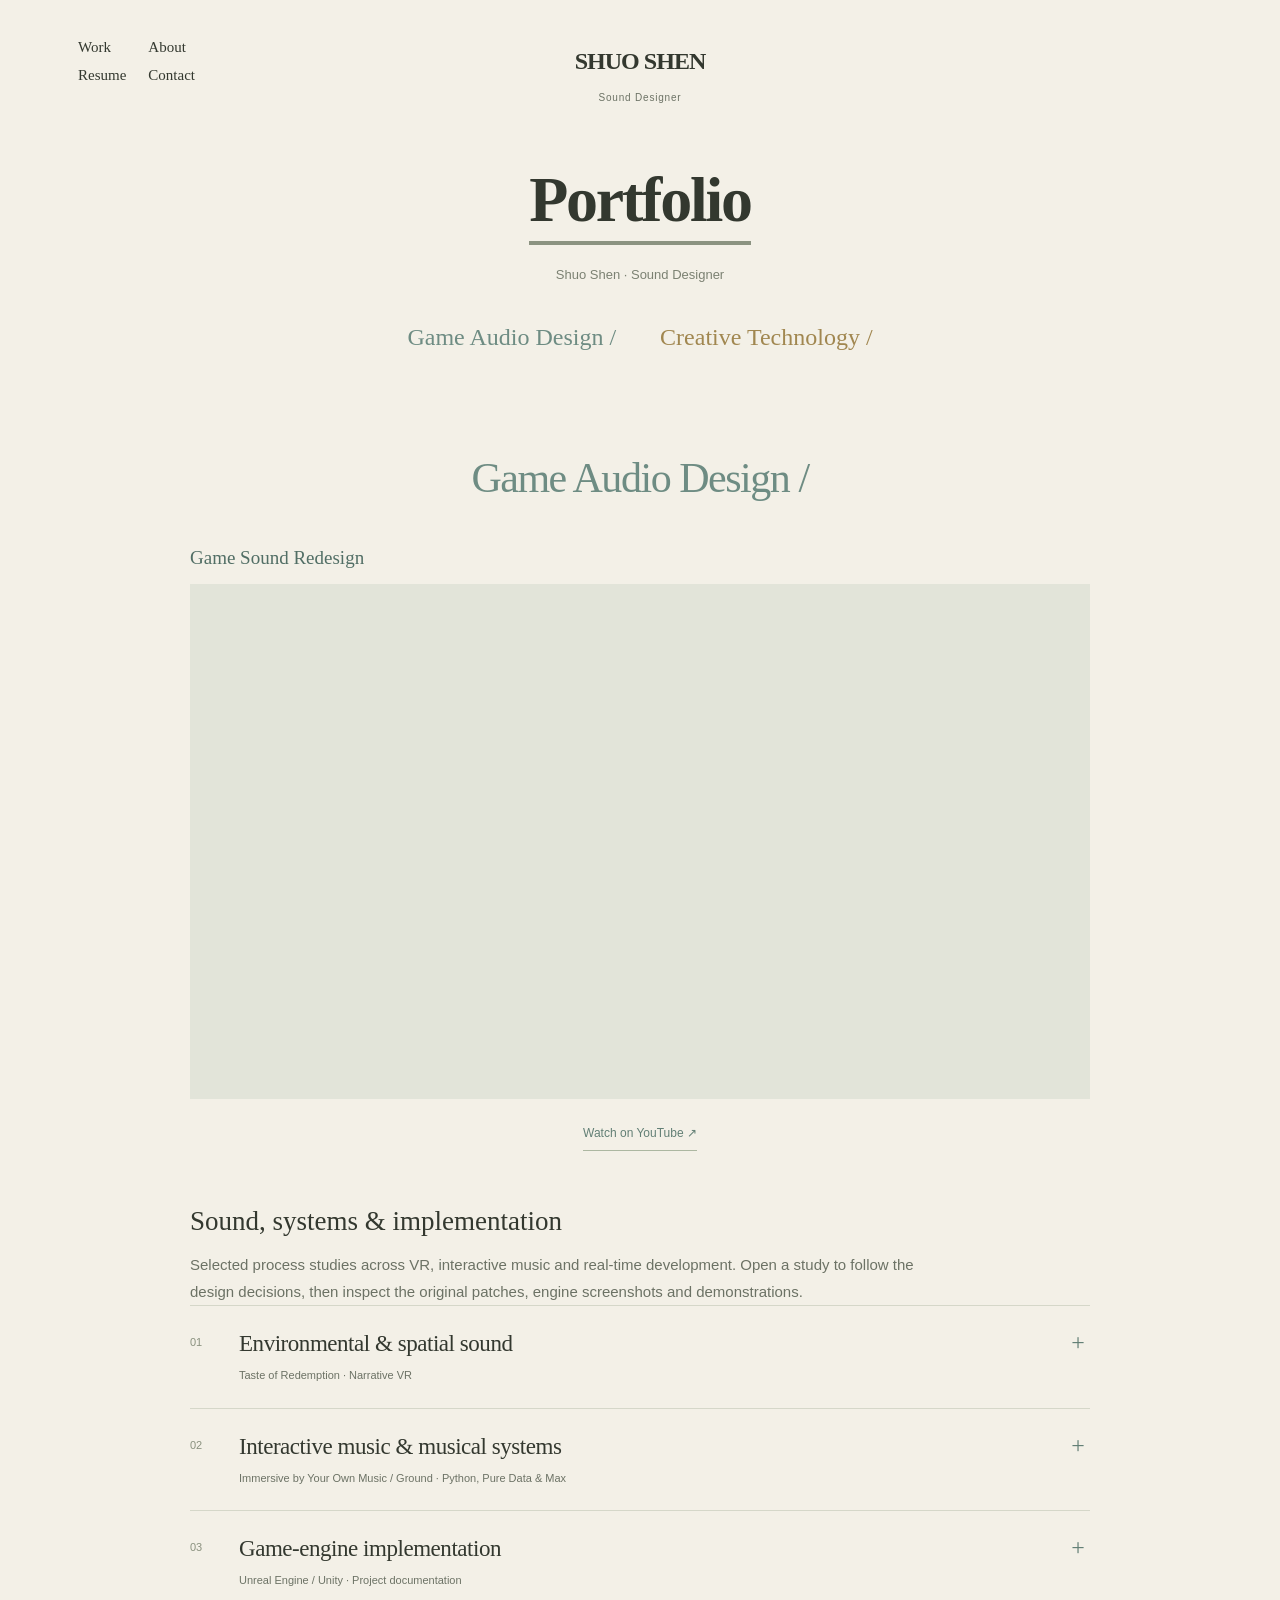
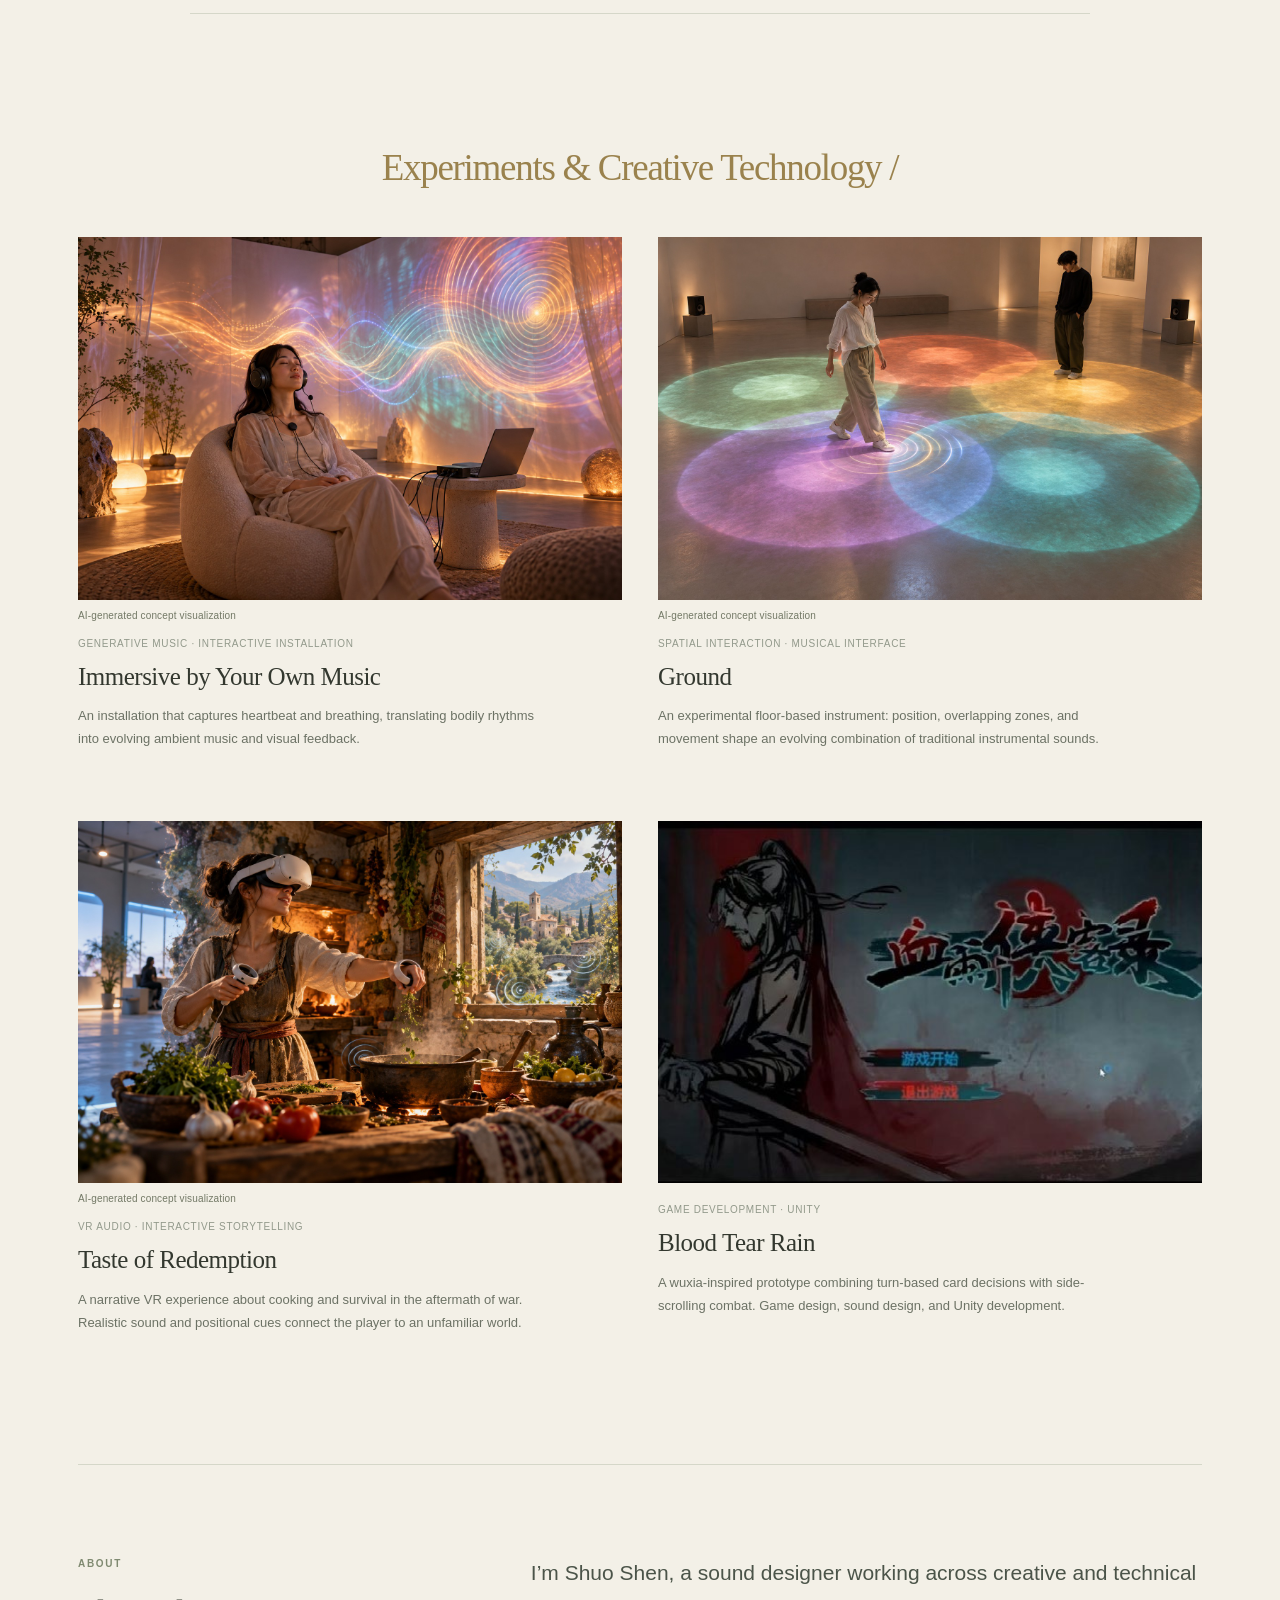
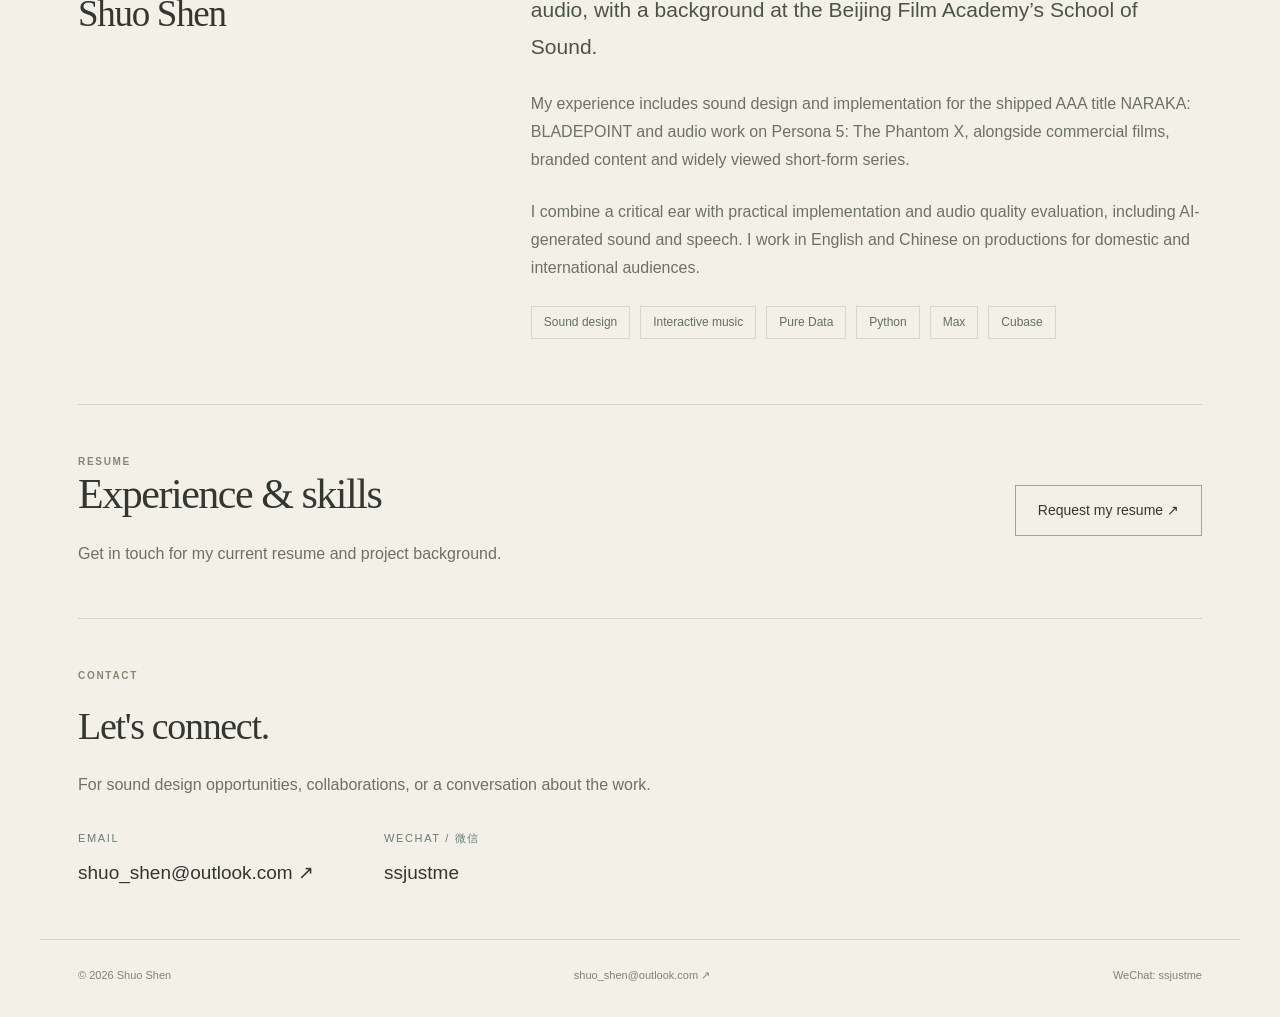
==== commit fe91108a: "Refine About with shipped game and production credits" ====
--- a/index.html
+++ b/index.html
@@ -6,4 +6,4 @@
 <details class="audio-case"><summary><span class="case-number">01</span><span><strong>Environmental &amp; spatial sound</strong><small>Taste of Redemption · Narrative VR</small></span><span aria-hidden="true" class="case-toggle">+</span></summary><div class="case-body"><p>Environmental detail and directional cues help the player understand an unfamiliar setting. Gathering ingredients, hearing danger and cooking form different scales of listening within one narrative world.</p><p class="case-chain">Design goal → Audio approach → Engine context → Player experience</p><a class="text-link" href="taste.html#audio-process">Read the spatial-audio process study ↗</a></div></details>
 <details class="audio-case"><summary><span class="case-number">02</span><span><strong>Interactive music &amp; musical systems</strong><small>Immersive by Your Own Music / Ground · Python, Pure Data &amp; Max</small></span><span aria-hidden="true" class="case-toggle">+</span></summary><div class="case-body"><p>Two approaches to responsive composition: heartbeat and breath guide a reversible three-stage arrangement in Immersive; overlapping musical zones and main/auxiliary states keep movement continuous in Ground.</p><p class="case-chain">Input → Musical state → Layering &amp; transitions → Listener feedback</p><div class="case-links"><a class="text-link" href="immersive.html#audio-process">Body-driven generative music ↗</a><a class="text-link" href="ground.html#audio-process">Spatial music states &amp; transitions ↗</a></div></div></details>
 <details class="audio-case"><summary><span class="case-number">03</span><span><strong>Game-engine implementation</strong><small>Unreal Engine / Unity · Project documentation</small></span><span aria-hidden="true" class="case-toggle">+</span></summary><div class="case-body"><p>Taste of Redemption documents Unreal Engine VR interaction through gameplay, animation and widget Blueprints. Blood Tear Rain adds Unity development and a tactical planning-to-action loop, with turn-structure sketches and gameplay footage.</p><p class="case-chain">Interaction goal → System logic → Engine documentation → Playable experience</p><div class="case-links"><a class="text-link" href="taste.html#engineering">Unreal Engine project evidence ↗</a><a class="text-link" href="blood-rain.html#development">Unity prototype &amp; turn design ↗</a></div></div></details>
-</div></section><section class="section" id="experiments"><div class="section-heading"><div><h2>Experiments &amp; Creative Technology /</h2></div></div><div class="project-grid"><article class="project-card"><a class="card-image" href="immersive.html"><img alt="Concept visualization: a participant’s heartbeat and breath shape an immersive musical listening space." height="1024" loading="lazy" src="immersive-concept-v6.jpg" width="1536"/></a><p class="concept-label">AI-generated concept visualization</p><div class="card-top"><span>Generative music · Interactive installation</span></div><h3><a href="immersive.html">Immersive by Your Own Music </a></h3><p>An installation that captures heartbeat and breathing, translating bodily rhythms into evolving ambient music and visual feedback.</p></article><article class="project-card"><a class="card-image" href="ground.html"><img alt="Concept visualization: participants step between overlapping floor zones to combine instrumental layers." height="1024" loading="lazy" src="ground-concept-v6.jpg" width="1536"/></a><p class="concept-label">AI-generated concept visualization</p><div class="card-top"><span>Spatial interaction · Musical interface</span></div><h3><a href="ground.html">Ground </a></h3><p>An experimental floor-based instrument: position, overlapping zones, and movement shape an evolving combination of traditional instrumental sounds.</p></article><article class="project-card"><a class="card-image" href="taste.html"><img alt="Concept visualization: a VR participant gathers and cooks in a village setting with spatial sound cues." height="1024" loading="lazy" src="taste-concept-v6.jpg" width="1536"/></a><p class="concept-label">AI-generated concept visualization</p><div class="card-top"><span>VR audio · Interactive storytelling</span></div><h3><a href="taste.html">Taste of Redemption </a></h3><p>A narrative VR experience about cooking and survival in the aftermath of war. Realistic sound and positional cues connect the player to an unfamiliar world.</p></article><article class="project-card"><a class="card-image" href="blood-rain.html"><img alt="Blood Rain game title screen" loading="lazy" src="blood-rain-cover.jpg"/></a><div class="card-top"><span>Game development · Unity</span></div><h3><a href="blood-rain.html">Blood Tear Rain </a></h3><p>A wuxia-inspired prototype combining turn-based card decisions with side-scrolling combat. Game design, sound design, and Unity development.</p></article></div></section><section class="section about-grid" id="about"><div><p class="eyebrow">About</p><h2>Shuo Shen</h2></div><div><p class="large-copy">I'm a sound designer interested in the connection between expressive sound and meaningful interaction.</p><p>My projects span narrative VR, generative music, and spatial interfaces. I work with recorded sound, musical structure, and real-time systems to make each experience feel responsive and coherent.</p><div class="skill-list"><span>Sound design</span><span>Interactive music</span><span>Pure Data</span><span>Python</span><span>Max</span><span>Cubase</span></div></div></section><section class="section resume-row" id="resume"><div><p class="eyebrow">Resume</p><h2>Experience &amp; skills</h2><p>Get in touch for my current resume and project background.</p></div><a class="button" href="mailto:shuo_shen@outlook.com?subject=Resume%20request">Request my resume ↗</a></section><section class="section contact" id="contact"><p class="eyebrow">Contact</p><h2>Let's connect.</h2><p>For sound design opportunities, collaborations, or a conversation about the work.</p><div class="contact-methods"><div><span class="label">Email</span><a href="mailto:shuo_shen@outlook.com">shuo_shen@outlook.com ↗</a></div><div><span class="label">WeChat / 微信</span><span class="wechat">ssjustme</span></div></div></section></main><footer class="wrap"><span>© 2026 Shuo Shen</span><a href="mailto:shuo_shen@outlook.com">shuo_shen@outlook.com ↗</a><span>WeChat: ssjustme</span></footer><script defer="" src="portfolio-gallery-v3.js"></script></body></html>+</div></section><section class="section" id="experiments"><div class="section-heading"><div><h2>Experiments &amp; Creative Technology /</h2></div></div><div class="project-grid"><article class="project-card"><a class="card-image" href="immersive.html"><img alt="Concept visualization: a participant’s heartbeat and breath shape an immersive musical listening space." height="1024" loading="lazy" src="immersive-concept-v6.jpg" width="1536"/></a><p class="concept-label">AI-generated concept visualization</p><div class="card-top"><span>Generative music · Interactive installation</span></div><h3><a href="immersive.html">Immersive by Your Own Music </a></h3><p>An installation that captures heartbeat and breathing, translating bodily rhythms into evolving ambient music and visual feedback.</p></article><article class="project-card"><a class="card-image" href="ground.html"><img alt="Concept visualization: participants step between overlapping floor zones to combine instrumental layers." height="1024" loading="lazy" src="ground-concept-v6.jpg" width="1536"/></a><p class="concept-label">AI-generated concept visualization</p><div class="card-top"><span>Spatial interaction · Musical interface</span></div><h3><a href="ground.html">Ground </a></h3><p>An experimental floor-based instrument: position, overlapping zones, and movement shape an evolving combination of traditional instrumental sounds.</p></article><article class="project-card"><a class="card-image" href="taste.html"><img alt="Concept visualization: a VR participant gathers and cooks in a village setting with spatial sound cues." height="1024" loading="lazy" src="taste-concept-v6.jpg" width="1536"/></a><p class="concept-label">AI-generated concept visualization</p><div class="card-top"><span>VR audio · Interactive storytelling</span></div><h3><a href="taste.html">Taste of Redemption </a></h3><p>A narrative VR experience about cooking and survival in the aftermath of war. Realistic sound and positional cues connect the player to an unfamiliar world.</p></article><article class="project-card"><a class="card-image" href="blood-rain.html"><img alt="Blood Rain game title screen" loading="lazy" src="blood-rain-cover.jpg"/></a><div class="card-top"><span>Game development · Unity</span></div><h3><a href="blood-rain.html">Blood Tear Rain </a></h3><p>A wuxia-inspired prototype combining turn-based card decisions with side-scrolling combat. Game design, sound design, and Unity development.</p></article></div></section><section class="section about-grid" id="about"><div><p class="eyebrow">About</p><h2>Shuo Shen</h2></div><div><p class="large-copy">I’m Shuo Shen, a sound designer working across creative and technical audio, with a background at the Beijing Film Academy’s School of Sound.</p><p>My experience includes sound design and implementation for the shipped AAA title NARAKA: BLADEPOINT and audio work on Persona 5: The Phantom X, alongside commercial films, branded content and widely viewed short-form series.</p><p>I combine a critical ear with practical implementation and audio quality evaluation, including AI-generated sound and speech. I work in English and Chinese on productions for domestic and international audiences.</p><div class="skill-list"><span>Sound design</span><span>Interactive music</span><span>Pure Data</span><span>Python</span><span>Max</span><span>Cubase</span></div></div></section><section class="section resume-row" id="resume"><div><p class="eyebrow">Resume</p><h2>Experience &amp; skills</h2><p>Get in touch for my current resume and project background.</p></div><a class="button" href="mailto:shuo_shen@outlook.com?subject=Resume%20request">Request my resume ↗</a></section><section class="section contact" id="contact"><p class="eyebrow">Contact</p><h2>Let's connect.</h2><p>For sound design opportunities, collaborations, or a conversation about the work.</p><div class="contact-methods"><div><span class="label">Email</span><a href="mailto:shuo_shen@outlook.com">shuo_shen@outlook.com ↗</a></div><div><span class="label">WeChat / 微信</span><span class="wechat">ssjustme</span></div></div></section></main><footer class="wrap"><span>© 2026 Shuo Shen</span><a href="mailto:shuo_shen@outlook.com">shuo_shen@outlook.com ↗</a><span>WeChat: ssjustme</span></footer><script defer="" src="portfolio-gallery-v3.js"></script></body></html>
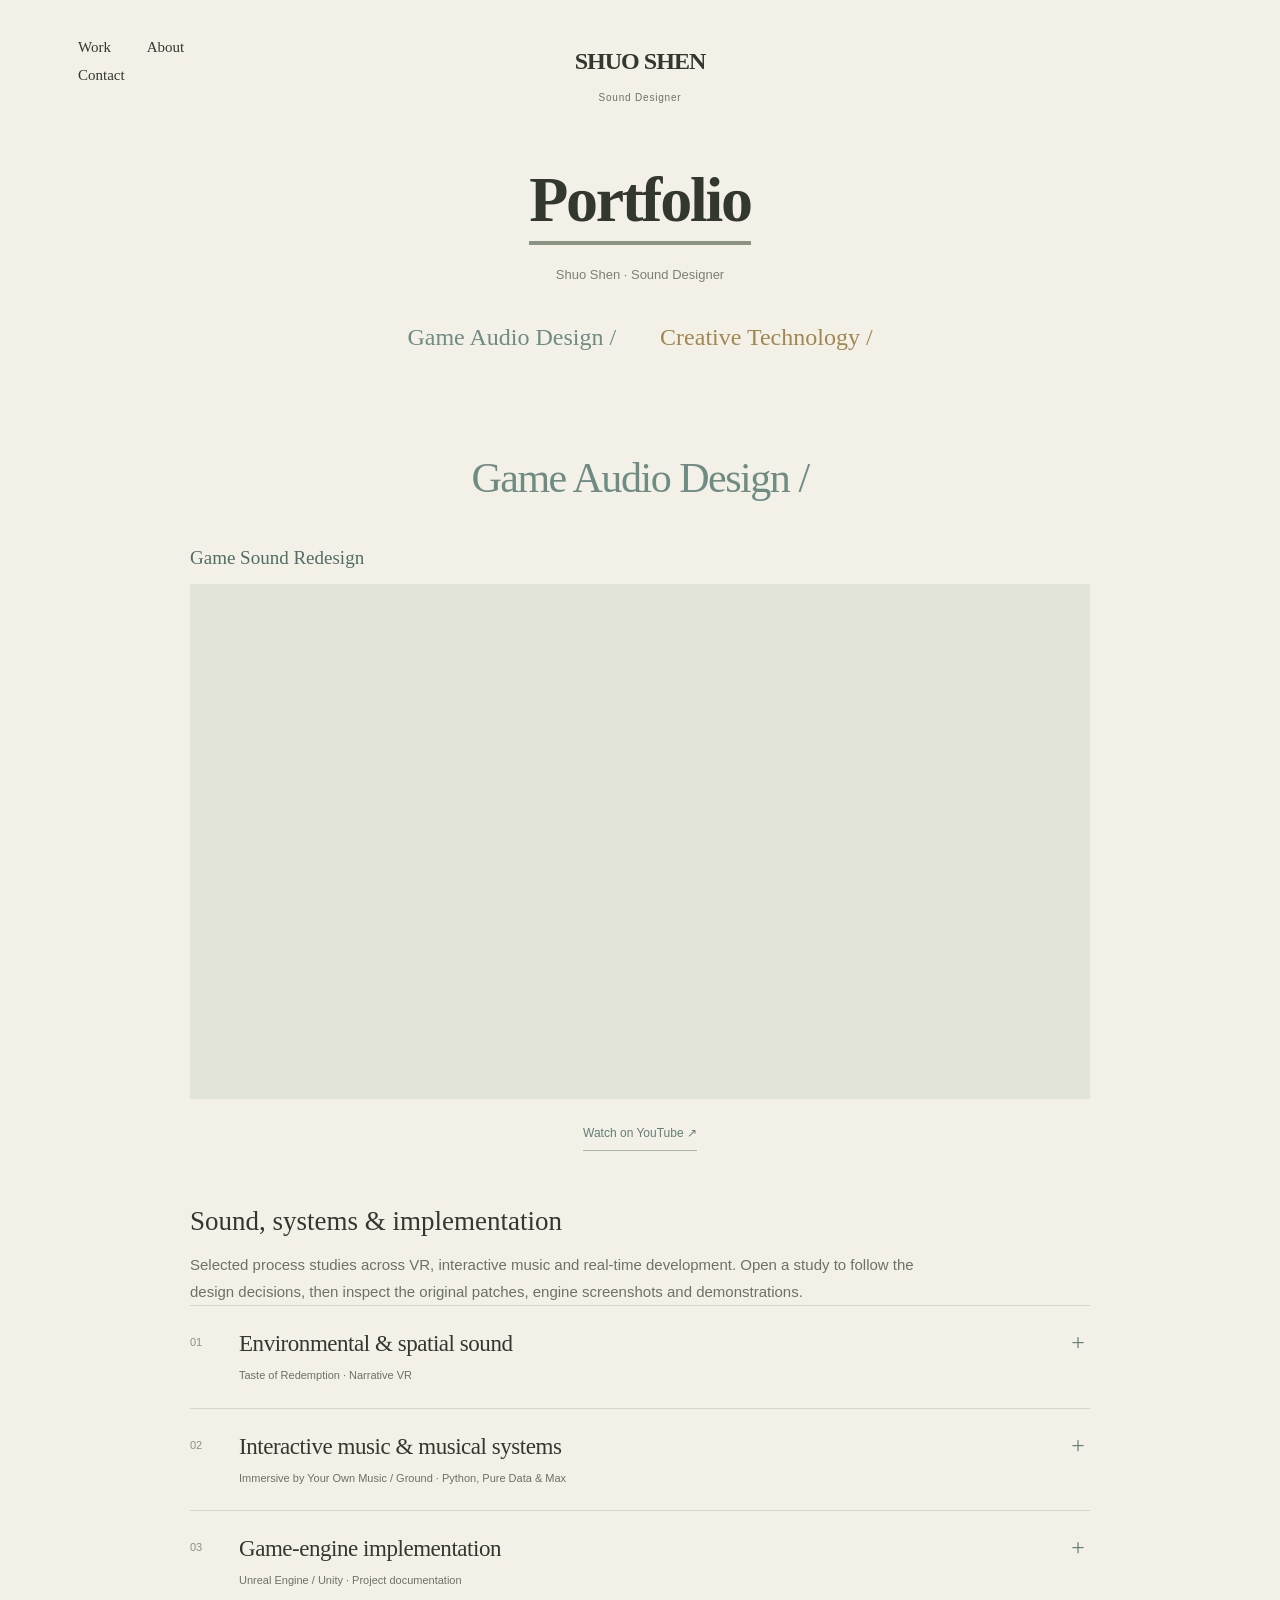
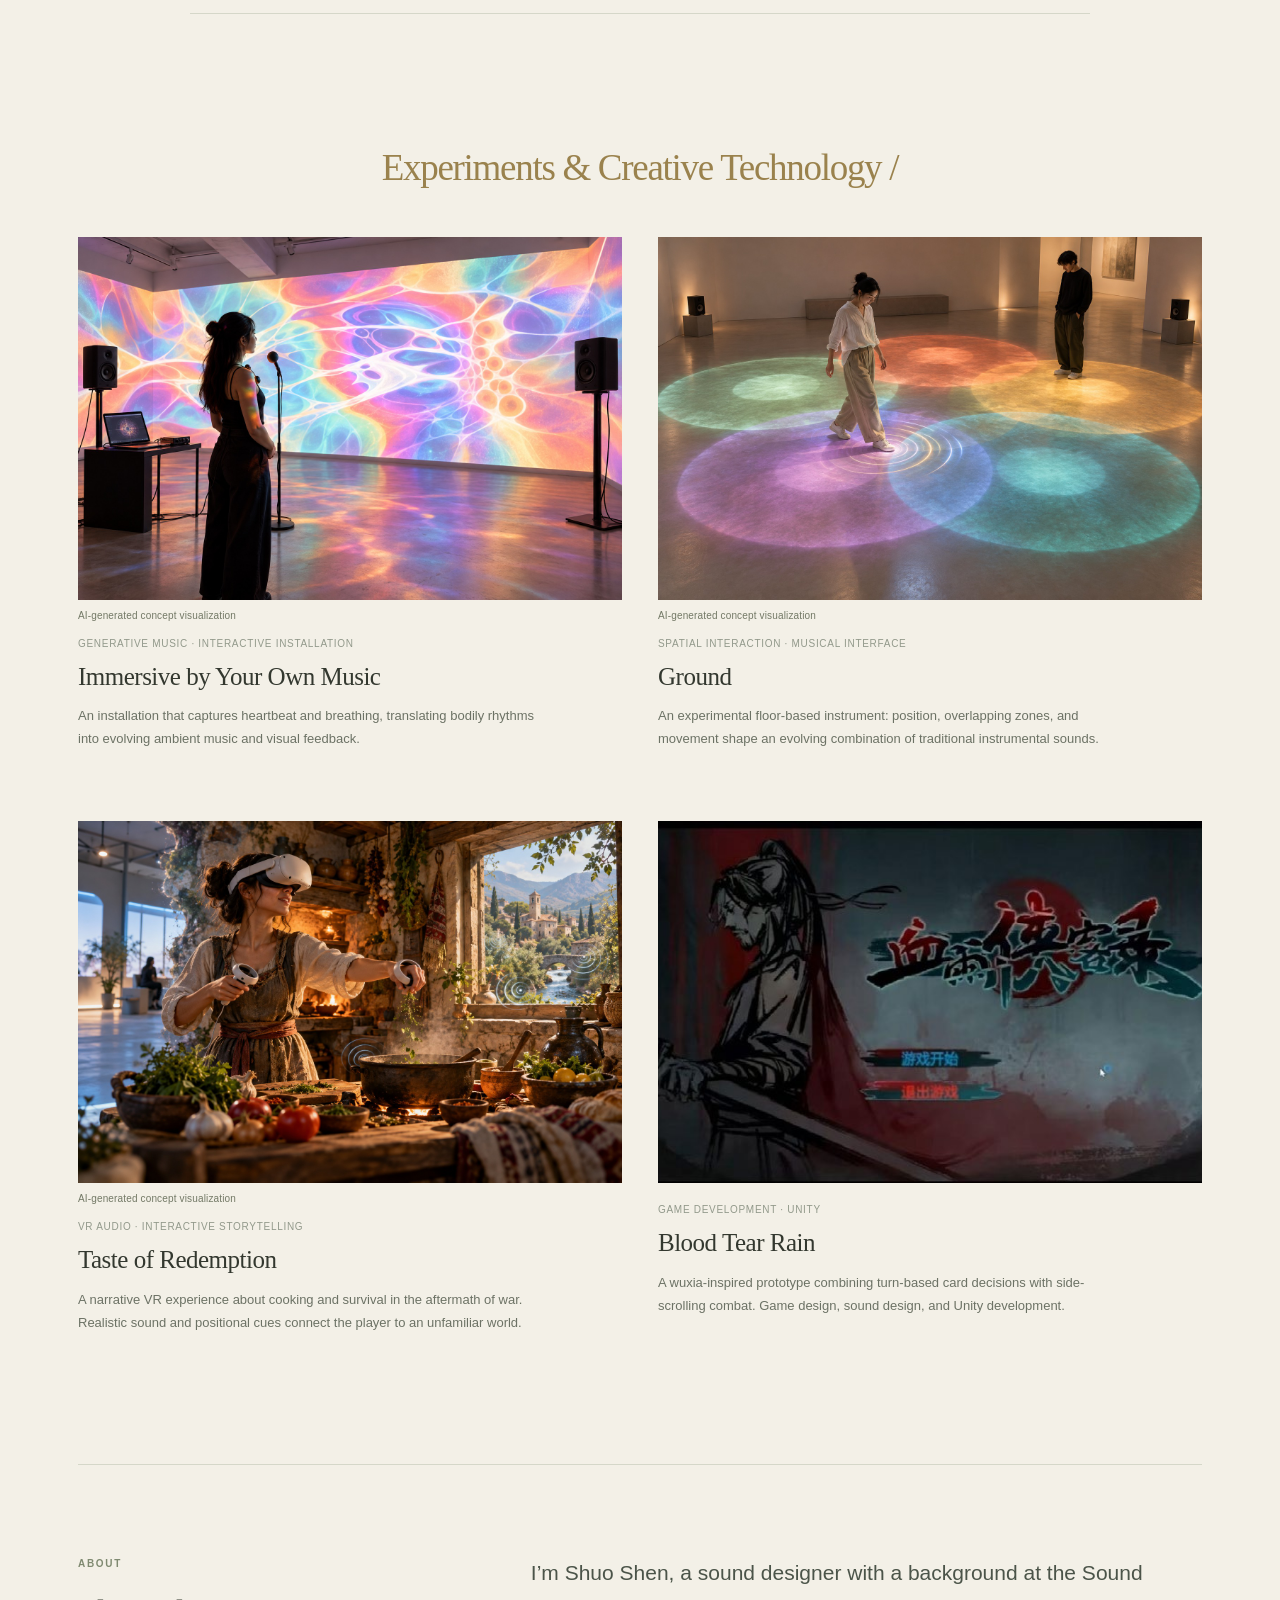
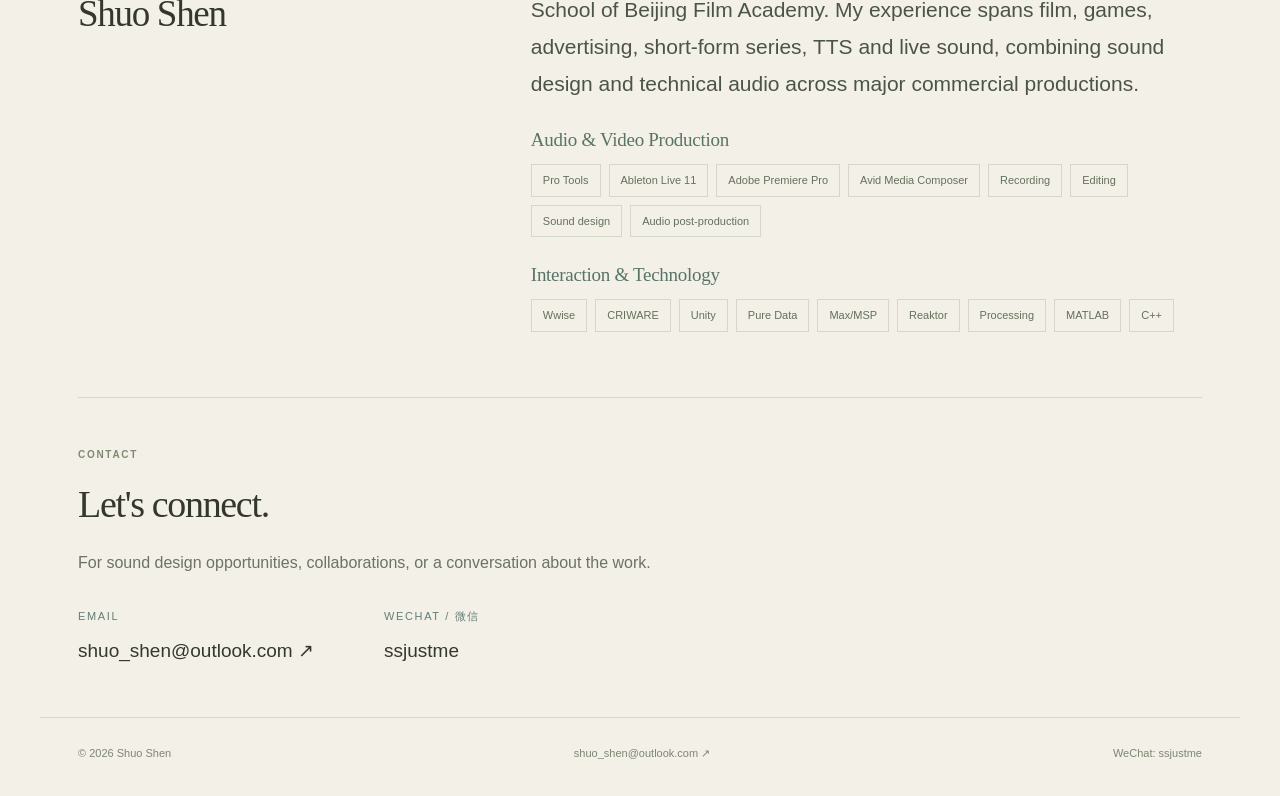
==== commit 9cff2ad2: "Simplify About, add skills and revise installation cover" ====
--- a/index.html
+++ b/index.html
@@ -1,9 +1,9 @@
 <!DOCTYPE html>
 
-<html lang="en"><head><meta charset="utf-8"/><meta content="width=device-width,initial-scale=1" name="viewport"/><title>Sound Designer — Shuo Shen</title><meta content="Shuo Shen — sound design, interactive music, narrative VR, and creative technology." name="description"/><link href="portfolio-reference-v6.css" rel="stylesheet"/></head><body><a class="skip-link" href="#main">Skip to content</a><header><nav aria-label="Main navigation" class="wrap reference-nav"><div class="links"><a href="index.html#work">Work</a><a href="index.html#about">About</a><a href="index.html#resume">Resume</a><a href="index.html#contact">Contact</a></div><a class="brand" href="index.html">SHUO SHEN<span>Sound Designer</span></a><div aria-hidden="true" class="header-balance"></div></nav></header><main class="wrap" id="main"><section class="hero"><h1>Portfolio</h1><p>Shuo Shen · Sound Designer</p><div class="portfolio-index"><a href="#work">Game Audio Design /</a><a href="#experiments">Creative Technology /</a></div></section><section class="section game-work" id="work"><h2>Game Audio Design /</h2><h3>Game Sound Redesign</h3><div class="video"><iframe allow="accelerometer; autoplay; encrypted-media; gyroscope; picture-in-picture" allowfullscreen="" loading="lazy" src="https://www.youtube-nocookie.com/embed/8xpIHeMNNyA" title="Shuo Shen — Game Sound Redesign"></iframe></div><a class="text-link" href="https://www.youtube.com/watch?v=8xpIHeMNNyA" rel="noopener" target="_blank">Watch on YouTube ↗</a>
+<html lang="en"><head><meta charset="utf-8"/><meta content="width=device-width,initial-scale=1" name="viewport"/><title>Sound Designer — Shuo Shen</title><meta content="Shuo Shen — sound design, interactive music, narrative VR, and creative technology." name="description"/><link href="portfolio-reference-v7.css" rel="stylesheet"/></head><body><a class="skip-link" href="#main">Skip to content</a><header><nav aria-label="Main navigation" class="wrap reference-nav"><div class="links"><a href="index.html#work">Work</a><a href="index.html#about">About</a><a href="index.html#contact">Contact</a></div><a class="brand" href="index.html">SHUO SHEN<span>Sound Designer</span></a><div aria-hidden="true" class="header-balance"></div></nav></header><main class="wrap" id="main"><section class="hero"><h1>Portfolio</h1><p>Shuo Shen · Sound Designer</p><div class="portfolio-index"><a href="#work">Game Audio Design /</a><a href="#experiments">Creative Technology /</a></div></section><section class="section game-work" id="work"><h2>Game Audio Design /</h2><h3>Game Sound Redesign</h3><div class="video"><iframe allow="accelerometer; autoplay; encrypted-media; gyroscope; picture-in-picture" allowfullscreen="" loading="lazy" src="https://www.youtube-nocookie.com/embed/8xpIHeMNNyA" title="Shuo Shen — Game Sound Redesign"></iframe></div><a class="text-link" href="https://www.youtube.com/watch?v=8xpIHeMNNyA" rel="noopener" target="_blank">Watch on YouTube ↗</a>
 <div aria-labelledby="audio-studies-title" class="audio-studies">
 <div class="studies-intro"><h3 id="audio-studies-title">Sound, systems &amp; implementation</h3><p>Selected process studies across VR, interactive music and real-time development. Open a study to follow the design decisions, then inspect the original patches, engine screenshots and demonstrations.</p></div>
 <details class="audio-case"><summary><span class="case-number">01</span><span><strong>Environmental &amp; spatial sound</strong><small>Taste of Redemption · Narrative VR</small></span><span aria-hidden="true" class="case-toggle">+</span></summary><div class="case-body"><p>Environmental detail and directional cues help the player understand an unfamiliar setting. Gathering ingredients, hearing danger and cooking form different scales of listening within one narrative world.</p><p class="case-chain">Design goal → Audio approach → Engine context → Player experience</p><a class="text-link" href="taste.html#audio-process">Read the spatial-audio process study ↗</a></div></details>
 <details class="audio-case"><summary><span class="case-number">02</span><span><strong>Interactive music &amp; musical systems</strong><small>Immersive by Your Own Music / Ground · Python, Pure Data &amp; Max</small></span><span aria-hidden="true" class="case-toggle">+</span></summary><div class="case-body"><p>Two approaches to responsive composition: heartbeat and breath guide a reversible three-stage arrangement in Immersive; overlapping musical zones and main/auxiliary states keep movement continuous in Ground.</p><p class="case-chain">Input → Musical state → Layering &amp; transitions → Listener feedback</p><div class="case-links"><a class="text-link" href="immersive.html#audio-process">Body-driven generative music ↗</a><a class="text-link" href="ground.html#audio-process">Spatial music states &amp; transitions ↗</a></div></div></details>
 <details class="audio-case"><summary><span class="case-number">03</span><span><strong>Game-engine implementation</strong><small>Unreal Engine / Unity · Project documentation</small></span><span aria-hidden="true" class="case-toggle">+</span></summary><div class="case-body"><p>Taste of Redemption documents Unreal Engine VR interaction through gameplay, animation and widget Blueprints. Blood Tear Rain adds Unity development and a tactical planning-to-action loop, with turn-structure sketches and gameplay footage.</p><p class="case-chain">Interaction goal → System logic → Engine documentation → Playable experience</p><div class="case-links"><a class="text-link" href="taste.html#engineering">Unreal Engine project evidence ↗</a><a class="text-link" href="blood-rain.html#development">Unity prototype &amp; turn design ↗</a></div></div></details>
-</div></section><section class="section" id="experiments"><div class="section-heading"><div><h2>Experiments &amp; Creative Technology /</h2></div></div><div class="project-grid"><article class="project-card"><a class="card-image" href="immersive.html"><img alt="Concept visualization: a participant’s heartbeat and breath shape an immersive musical listening space." height="1024" loading="lazy" src="immersive-concept-v6.jpg" width="1536"/></a><p class="concept-label">AI-generated concept visualization</p><div class="card-top"><span>Generative music · Interactive installation</span></div><h3><a href="immersive.html">Immersive by Your Own Music </a></h3><p>An installation that captures heartbeat and breathing, translating bodily rhythms into evolving ambient music and visual feedback.</p></article><article class="project-card"><a class="card-image" href="ground.html"><img alt="Concept visualization: participants step between overlapping floor zones to combine instrumental layers." height="1024" loading="lazy" src="ground-concept-v6.jpg" width="1536"/></a><p class="concept-label">AI-generated concept visualization</p><div class="card-top"><span>Spatial interaction · Musical interface</span></div><h3><a href="ground.html">Ground </a></h3><p>An experimental floor-based instrument: position, overlapping zones, and movement shape an evolving combination of traditional instrumental sounds.</p></article><article class="project-card"><a class="card-image" href="taste.html"><img alt="Concept visualization: a VR participant gathers and cooks in a village setting with spatial sound cues." height="1024" loading="lazy" src="taste-concept-v6.jpg" width="1536"/></a><p class="concept-label">AI-generated concept visualization</p><div class="card-top"><span>VR audio · Interactive storytelling</span></div><h3><a href="taste.html">Taste of Redemption </a></h3><p>A narrative VR experience about cooking and survival in the aftermath of war. Realistic sound and positional cues connect the player to an unfamiliar world.</p></article><article class="project-card"><a class="card-image" href="blood-rain.html"><img alt="Blood Rain game title screen" loading="lazy" src="blood-rain-cover.jpg"/></a><div class="card-top"><span>Game development · Unity</span></div><h3><a href="blood-rain.html">Blood Tear Rain </a></h3><p>A wuxia-inspired prototype combining turn-based card decisions with side-scrolling combat. Game design, sound design, and Unity development.</p></article></div></section><section class="section about-grid" id="about"><div><p class="eyebrow">About</p><h2>Shuo Shen</h2></div><div><p class="large-copy">I’m Shuo Shen, a sound designer working across creative and technical audio, with a background at the Beijing Film Academy’s School of Sound.</p><p>My experience includes sound design and implementation for the shipped AAA title NARAKA: BLADEPOINT and audio work on Persona 5: The Phantom X, alongside commercial films, branded content and widely viewed short-form series.</p><p>I combine a critical ear with practical implementation and audio quality evaluation, including AI-generated sound and speech. I work in English and Chinese on productions for domestic and international audiences.</p><div class="skill-list"><span>Sound design</span><span>Interactive music</span><span>Pure Data</span><span>Python</span><span>Max</span><span>Cubase</span></div></div></section><section class="section resume-row" id="resume"><div><p class="eyebrow">Resume</p><h2>Experience &amp; skills</h2><p>Get in touch for my current resume and project background.</p></div><a class="button" href="mailto:shuo_shen@outlook.com?subject=Resume%20request">Request my resume ↗</a></section><section class="section contact" id="contact"><p class="eyebrow">Contact</p><h2>Let's connect.</h2><p>For sound design opportunities, collaborations, or a conversation about the work.</p><div class="contact-methods"><div><span class="label">Email</span><a href="mailto:shuo_shen@outlook.com">shuo_shen@outlook.com ↗</a></div><div><span class="label">WeChat / 微信</span><span class="wechat">ssjustme</span></div></div></section></main><footer class="wrap"><span>© 2026 Shuo Shen</span><a href="mailto:shuo_shen@outlook.com">shuo_shen@outlook.com ↗</a><span>WeChat: ssjustme</span></footer><script defer="" src="portfolio-gallery-v3.js"></script></body></html>+</div></section><section class="section" id="experiments"><div class="section-heading"><div><h2>Experiments &amp; Creative Technology /</h2></div></div><div class="project-grid"><article class="project-card"><a class="card-image" href="immersive.html"><img alt="Concept visualization: one participant listens through two loudspeakers while heartbeat and breath shape a projected visual environment." height="1024" loading="lazy" src="immersive-speakers-concept-v7.jpg" width="1536"/></a><p class="concept-label">AI-generated concept visualization</p><div class="card-top"><span>Generative music · Interactive installation</span></div><h3><a href="immersive.html">Immersive by Your Own Music </a></h3><p>An installation that captures heartbeat and breathing, translating bodily rhythms into evolving ambient music and visual feedback.</p></article><article class="project-card"><a class="card-image" href="ground.html"><img alt="Concept visualization: participants step between overlapping floor zones to combine instrumental layers." height="1024" loading="lazy" src="ground-concept-v6.jpg" width="1536"/></a><p class="concept-label">AI-generated concept visualization</p><div class="card-top"><span>Spatial interaction · Musical interface</span></div><h3><a href="ground.html">Ground </a></h3><p>An experimental floor-based instrument: position, overlapping zones, and movement shape an evolving combination of traditional instrumental sounds.</p></article><article class="project-card"><a class="card-image" href="taste.html"><img alt="Concept visualization: a VR participant gathers and cooks in a village setting with spatial sound cues." height="1024" loading="lazy" src="taste-concept-v6.jpg" width="1536"/></a><p class="concept-label">AI-generated concept visualization</p><div class="card-top"><span>VR audio · Interactive storytelling</span></div><h3><a href="taste.html">Taste of Redemption </a></h3><p>A narrative VR experience about cooking and survival in the aftermath of war. Realistic sound and positional cues connect the player to an unfamiliar world.</p></article><article class="project-card"><a class="card-image" href="blood-rain.html"><img alt="Blood Rain game title screen" loading="lazy" src="blood-rain-cover.jpg"/></a><div class="card-top"><span>Game development · Unity</span></div><h3><a href="blood-rain.html">Blood Tear Rain </a></h3><p>A wuxia-inspired prototype combining turn-based card decisions with side-scrolling combat. Game design, sound design, and Unity development.</p></article></div></section><section class="section about-grid" id="about"><div><p class="eyebrow">About</p><h2>Shuo Shen</h2></div><div><p class="large-copy">I’m Shuo Shen, a sound designer with a background at the Sound School of Beijing Film Academy. My experience spans film, games, advertising, short-form series, TTS and live sound, combining sound design and technical audio across major commercial productions.</p><div class="skill-group"><h3>Audio &amp; Video Production</h3><div class="skill-list"><span>Pro Tools</span><span>Ableton Live 11</span><span>Adobe Premiere Pro</span><span>Avid Media Composer</span><span>Recording</span><span>Editing</span><span>Sound design</span><span>Audio post-production</span></div></div><div class="skill-group"><h3>Interaction &amp; Technology</h3><div class="skill-list"><span>Wwise</span><span>CRIWARE</span><span>Unity</span><span>Pure Data</span><span>Max/MSP</span><span>Reaktor</span><span>Processing</span><span>MATLAB</span><span>C++</span></div></div></div></section><section class="section contact" id="contact"><p class="eyebrow">Contact</p><h2>Let's connect.</h2><p>For sound design opportunities, collaborations, or a conversation about the work.</p><div class="contact-methods"><div><span class="label">Email</span><a href="mailto:shuo_shen@outlook.com">shuo_shen@outlook.com ↗</a></div><div><span class="label">WeChat / 微信</span><span class="wechat">ssjustme</span></div></div></section></main><footer class="wrap"><span>© 2026 Shuo Shen</span><a href="mailto:shuo_shen@outlook.com">shuo_shen@outlook.com ↗</a><span>WeChat: ssjustme</span></footer><script defer="" src="portfolio-gallery-v3.js"></script></body></html>
--- a/portfolio-reference-v7.css
+++ b/portfolio-reference-v7.css
@@ -0,0 +1,49 @@
+
+:root{color-scheme:dark;--bg:#111214;--panel:#191c1e;--text:#eeefeb;--muted:#aeb5b4;--line:#303638;--accent:#add2c4}*{box-sizing:border-box}html{scroll-padding-top:28px}body{margin:0;background:var(--bg);color:var(--text);font:16px/1.75 system-ui,-apple-system,BlinkMacSystemFont,"Segoe UI",sans-serif}a{color:inherit;text-decoration:none}a:hover{color:var(--accent)}a:focus-visible{outline:2px solid var(--accent);outline-offset:6px}.wrap{max-width:1200px;margin:auto;padding:0 38px}header{border-bottom:1px solid var(--line)}nav{display:flex;align-items:center;justify-content:space-between;min-height:100px}.brand{font-size:18px;letter-spacing:.12em;font-weight:700}.brand span{display:block;font-size:10px;letter-spacing:.16em;color:var(--muted);font-weight:400}.links{display:flex;gap:30px;font-size:14px}.skip-link{position:absolute;top:-100px;left:20px;background:var(--bg);padding:12px;z-index:5}.skip-link:focus{top:12px}.hero{padding:110px 0 105px}.eyebrow{text-transform:uppercase;letter-spacing:.17em;font-size:11px;color:var(--accent);font-weight:600;margin:0 0 20px}h1,h2,h3{font-weight:500;line-height:1.15;letter-spacing:-.045em}h1{font-size:clamp(42px,6.3vw,78px);margin:0 0 28px;max-width:1000px}h1 span{color:#b7bfbc}h2{font-size:clamp(28px,3.4vw,42px);margin:0 0 22px}h3{font-size:25px;margin:15px 0}p{color:var(--muted);margin:0 0 24px;max-width:750px}.lead,.deck{font-size:21px;max-width:660px}.text-link{color:var(--accent);font-size:14px;display:inline-block;padding:6px 0;border-bottom:1px solid #566b63}.section{padding:72px 0;border-top:1px solid var(--line)}.section-heading{display:flex;align-items:flex-end;justify-content:space-between;gap:45px;margin-bottom:38px}.section-heading h2{margin-bottom:0}.section-heading>p{max-width:320px;font-size:14px;margin:0}.game-work{padding:44px 0}.game-work .section-heading{margin-bottom:18px}.game-work h2{font-size:27px}.game-work p:last-child{font-size:14px;margin:0;max-width:620px}.status{color:#929e98;font-size:12px;white-space:nowrap}.project-grid{display:grid;grid-template-columns:repeat(3,minmax(0,1fr));gap:30px}.card-image{display:block;overflow:hidden;background:var(--panel);border-radius:3px}.card-image img{display:block;width:100%;aspect-ratio:1.4;object-fit:cover;transition:transform .25s}.card-image:hover img{transform:scale(1.025)}.card-top{margin-top:21px;display:flex;gap:12px;color:var(--accent);font-size:10px;letter-spacing:.09em;text-transform:uppercase}.card-top>span:first-child{color:#74817a}.project-card h3 a{display:flex;align-items:flex-start;justify-content:space-between;gap:8px}.project-card h3 a span{font-size:18px;color:var(--accent)}.project-card p{font-size:14px;line-height:1.7;margin:0 0 20px}.about-grid,.story-row{display:grid;grid-template-columns:1fr 1.8fr;gap:80px}.large-copy{font-size:21px;color:#d1d7d2}.skill-list{display:flex;flex-wrap:wrap;gap:10px}.skill-list span{font-size:12px;color:#b5c2ba;border:1px solid var(--line);padding:5px 12px}.resume-row{display:flex;justify-content:space-between;align-items:center;gap:35px}.resume-row p{margin:0}.button{padding:12px 22px;border:1px solid #6d8d7b;font-size:14px;white-space:nowrap}.contact h2{font-size:clamp(37px,5vw,64px)}.contact-methods{display:flex;gap:70px;margin-top:42px}.contact-methods>div{display:flex;flex-direction:column;gap:8px}.label{font-size:11px;letter-spacing:.15em;text-transform:uppercase;color:#8d9d94}.contact-methods a,.wechat{font-size:23px}footer{border-top:1px solid var(--line);padding-top:26px!important;padding-bottom:32px!important;display:flex;flex-wrap:wrap;justify-content:space-between;gap:20px;font-size:12px;color:#85928a}.project-page{padding-top:40px}.back{font-size:13px;color:var(--muted)}.project-intro{padding:65px 0 28px}.project-intro h1{max-width:950px}.deck{max-width:820px}.project-meta{display:flex;gap:60px;padding:24px 0 35px;border-top:1px solid var(--line);align-items:center;font-size:14px}.project-meta>div{max-width:480px}.project-meta>div>span{display:block;color:#809087;font-size:11px;text-transform:uppercase;letter-spacing:.12em;margin-bottom:6px}.project-meta .text-link{margin-left:auto;white-space:nowrap}figure{margin:30px 0 0}figure img{width:100%;display:block;background:#1b1e1b}figcaption{color:#8f9d94;font-size:12px;line-height:1.6;margin-top:12px}.feature-image{margin:0 0 70px;background:#191d1a}.feature-image img{max-height:620px;object-fit:contain}.feature-image figcaption{padding:0 18px 16px}.story-row{padding:54px 0;border-top:1px solid var(--line)}.story-row h2{font-size:29px;margin-top:12px;max-width:280px}.story-row p{margin-bottom:0}.story-row figure img{max-height:550px;object-fit:contain}.section-number{font-size:12px;color:var(--accent);letter-spacing:.14em}.demo-section{border-top:1px solid var(--line);padding:70px 0}.video{aspect-ratio:16/9;background:#080a09}.video iframe{width:100%;height:100%;border:0}.end-link{display:inline-block;margin:0 0 55px}
+@media(max-width:800px){.wrap{padding:0 24px}.hero{padding:75px 0}.section{padding:50px 0}.project-grid{grid-template-columns:1fr;gap:50px}.card-image img{aspect-ratio:1.7}.section-heading{align-items:flex-start;flex-direction:column;gap:16px}.section-heading>p{max-width:600px}.about-grid,.story-row{grid-template-columns:1fr;gap:15px}.story-row h2{max-width:100%}.project-meta{gap:20px;align-items:flex-start;flex-wrap:wrap}.project-meta .text-link{margin-left:0}.project-intro{padding:45px 0 20px}.feature-image{margin-bottom:45px}.contact-methods{flex-direction:column;gap:24px}.resume-row{align-items:flex-start;flex-direction:column}nav{min-height:95px}.links{gap:18px;font-size:13px}.game-work{padding:38px 0}.game-work .section-heading{gap:10px}.feature-image img{max-height:480px}}
+@media(max-width:460px){nav{flex-direction:column;align-items:flex-start;justify-content:center;gap:18px;padding-top:20px!important;padding-bottom:20px!important}.links{gap:27px}.brand span{display:none}.hero h1{font-size:44px}.contact-methods a{font-size:20px;overflow-wrap:anywhere}.project-intro h1{font-size:42px}.project-meta{flex-direction:column}.project-grid h3{font-size:27px}.lead,.deck,.large-copy{font-size:19px}}
+@media(prefers-reduced-motion:reduce){.card-image img{transition:none}}
+
+:root{color-scheme:light;--bg:#f7f5f0;--panel:#edeae2;--text:#30332e;--muted:#696c64;--line:#d8d9cf;--accent:#637661}
+body{font-family:"Aptos","Segoe UI",-apple-system,BlinkMacSystemFont,sans-serif;line-height:1.75}h1,h2,h3{font-family:"Aptos Display","Aptos","Segoe UI",-apple-system,BlinkMacSystemFont,sans-serif;font-weight:500;letter-spacing:-.035em}h1 span{color:#788275}.large-copy{color:#4b5449}.brand{letter-spacing:.05em}.brand span{color:var(--muted)}.label,.project-meta>div>span,.section-number{color:var(--accent)}.status,.back,figcaption{color:#74796f}.project-meta .text-link{margin-left:0}.project-meta>div:last-child{display:flex;flex-direction:column;gap:8px}.project-meta p{margin:0}.project-meta>div span{display:block}.feature-image{background:#ebe9df}.feature-image img{height:auto;max-width:100%;max-height:590px;object-fit:contain}.feature-image figcaption{color:var(--muted)}.project-card img[src$=".svg"]{object-fit:contain;background:#eee8dc}.project-grid{row-gap:45px}.card-top{color:var(--accent)}.card-top>span:first-child{color:#92998b}.text-link{border-color:#9da993}.skill-list span{color:#63715c}.button{border-color:#9aa892}.video{background:#e7e6df}.video iframe{border-radius:3px}.game-work{padding:52px 0 70px}.game-work h2{font-size:clamp(28px,3.4vw,42px)}.game-work h3{margin-top:28px}.game-work p{max-width:740px!important;font-size:15px!important}.game-work .video{margin-top:25px}.project-alias{font-size:12px}.engineering-grid{display:grid;grid-template-columns:repeat(2,minmax(0,1fr));align-items:start;gap:25px}.engineering-grid figure{margin:0;background:#fcfbf7;border:1px solid var(--line);border-radius:3px;padding:14px;min-width:0}.engineering-grid a{display:block;cursor:zoom-in}.engineering-grid img{display:block;width:100%;height:auto;max-height:550px;object-fit:contain;background:white}.engineering-grid figcaption{display:flex;flex-direction:column;gap:5px;margin-top:15px;color:var(--muted);font-size:12px}.engineering-grid strong{font-weight:500;color:var(--text)}.gallery-dialog{position:fixed;inset:0;z-index:100;background:rgba(43,47,39,.9);display:grid;grid-template-rows:auto minmax(0,1fr) auto;padding:20px 30px;gap:15px}.gallery-dialog[hidden]{display:none}.gallery-toolbar{display:flex;justify-content:space-between;align-items:center;gap:20px;color:white;font-size:12px}.gallery-toolbar a{color:white;border-bottom:1px solid #b6c1ad}.gallery-toolbar button{font:inherit;border:1px solid #b6c1ad;background:transparent;color:white;border-radius:3px;padding:8px 16px;cursor:pointer}.gallery-full{width:auto;height:auto;max-width:100%;max-height:100%;place-self:center;object-fit:contain}.gallery-caption{color:#e4e9df;text-align:center;font-size:12px;margin:0}.gallery-toolbar a:focus-visible,.gallery-toolbar button:focus-visible{outline-color:#eef4e8}
+@media(max-width:800px){.engineering-grid{grid-template-columns:1fr}.project-meta{gap:20px}.project-meta>div:last-child{flex-direction:row}.gallery-dialog{padding:15px}.gallery-toolbar{gap:10px;font-size:11px}}
+
+/* Reference-led portfolio presentation */
+:root{--bg:#f3f0e7;--panel:#e9e7dc;--text:#33382f;--muted:#6c7265;--line:#d5d7c9;--accent:#627f75}body{font-family:"Segoe UI",-apple-system,BlinkMacSystemFont,sans-serif}h1,h2,h3{font-family:Georgia,"Times New Roman",serif;font-weight:500;letter-spacing:-.035em}header{border:0}.reference-nav{display:grid;grid-template-columns:1fr auto 1fr;align-items:start;min-height:130px;padding-top:36px!important}.reference-nav .links{display:grid;grid-template-columns:auto auto;width:max-content;gap:5px 22px;justify-content:start;font-family:Georgia,serif;font-size:15px;line-height:1.5}.reference-nav .brand{text-align:center;font-family:Georgia,serif;font-size:24px;font-weight:600;letter-spacing:-.04em;padding-top:4px}.reference-nav .brand span{font-family:"Segoe UI",sans-serif;font-size:10px;font-weight:400;letter-spacing:.08em;margin-top:7px}.hero{text-align:center;padding:35px 0 65px}.hero h1{font-family:Georgia,serif;font-size:64px;font-weight:600;display:inline-block;margin:0 0 19px;padding:0 0 6px;border-bottom:4px solid #8b9381;line-height:1.1;letter-spacing:-.035em}.hero>p{font-size:13px;max-width:none;margin:0;color:#7b8172}.portfolio-index{display:flex;justify-content:center;gap:44px;margin:34px 0 0;font-family:Georgia,serif;font-size:24px;line-height:1.4}.portfolio-index a:first-child{color:#6e8c83}.portfolio-index a:last-child{color:#a18750}.section{border:0;padding:65px 0}.game-work{padding:34px 0 65px}.game-work h2{font-size:42px;text-align:center;margin-bottom:45px;color:#6e8c83}.game-work h3{font-family:Georgia,serif;font-size:19px;letter-spacing:0;max-width:900px;margin:0 auto 15px;color:#516e65}.game-work .video{max-width:900px;margin:0 auto 18px;background:#e2e4d9}.game-work>.text-link{display:block;width:max-content;margin:0 auto;font-size:12px;border-bottom:1px solid #acb7a1}#experiments{padding-top:65px}.section-heading{justify-content:center;align-items:center;text-align:center;display:block;margin-bottom:45px}#experiments .section-heading h2{font-size:37px;line-height:1.3;color:#9a824d}.project-grid{grid-template-columns:repeat(2,minmax(0,1fr));gap:50px 36px}.card-image{border-radius:0;background:#e9e7dc}.card-image img{aspect-ratio:1.55;object-fit:cover;border-radius:0;transition:none}.card-image:hover img{transform:none}.project-card img[src$=".svg"]{object-fit:contain;background:#eee8dc}.card-top{font-family:"Segoe UI",sans-serif;font-size:10px;letter-spacing:.07em;line-height:1.8;margin-top:18px;color:#7a8271}.project-card h3{font-family:Georgia,serif;font-size:25px;line-height:1.25;letter-spacing:-.02em;margin:8px 0 12px}.project-card>p{font-size:13px;line-height:1.8;max-width:460px}.project-card h3 a{display:block}.about-grid{padding-top:90px;margin-top:45px;border-top:1px solid var(--line)}.about-grid h2{font-size:37px}.eyebrow{color:#7f8a71;font-size:10px}.resume-row,.contact{border-top:1px solid var(--line);padding-top:48px;padding-bottom:50px}.contact h2{font-size:38px}.contact-methods a,.wechat{font-size:19px}.contact-methods{margin-top:30px}.button{border-radius:0}.project-page{padding-top:28px}.project-intro{padding:48px 0 30px}.project-intro h1{font-family:Georgia,serif;font-size:clamp(40px,5vw,66px);font-weight:500;max-width:100%;text-align:left}.deck{font-family:"Segoe UI",sans-serif;font-size:18px;line-height:1.7}.story-row h2,.demo-section h2{font-family:Georgia,serif;font-size:30px}.story-row{border-color:#d6d8ca}.story-row .large-copy{font-size:19px}.engineering-grid figure{border:0;border-radius:0;background:#fbfaf5}.feature-image{border-radius:0;background:#e9e7de}.video iframe{border-radius:0}.demo-section .section-heading{text-align:left}.demo-section .section-heading>p{margin-top:18px;max-width:700px}.project-meta{font-size:13px}.project-meta>div>span{font-size:10px}footer{font-size:11px!important;color:#7d8573!important}
+@media(max-width:800px){.reference-nav{grid-template-columns:1fr auto;min-height:125px;gap:18px;align-items:start;padding-top:28px!important;padding-bottom:20px!important}.reference-nav .links{font-size:14px;gap:5px 16px}.reference-nav .brand{font-size:22px;padding-top:0}.header-balance{display:none}.hero{padding-top:35px;padding-bottom:45px}.hero h1{font-size:53px}.portfolio-index{font-size:20px;gap:22px;flex-wrap:wrap;margin-top:30px}.game-work h2{font-size:35px;margin-bottom:30px}.project-grid{gap:38px 22px}.about-grid{padding-top:50px;margin-top:20px}.project-intro{padding-top:38px}.demo-section .section-heading{margin-bottom:30px}.project-meta{padding-bottom:25px}}
+@media(max-width:600px){.reference-nav{display:grid!important;grid-template-columns:1fr auto;min-height:118px}.reference-nav .brand span{display:block;font-size:9px}.portfolio-index{flex-direction:column;gap:20px;margin-top:30px;font-size:23px}.hero{padding-top:28px;padding-bottom:48px}.hero h1{font-size:50px!important}.game-work{padding-top:28px}.game-work h2{font-size:33px}.game-work h3{font-size:18px}.section{padding-block:45px}#experiments .section-heading h2{font-size:31px}.project-grid{grid-template-columns:1fr;gap:36px}.project-card h3{font-size:26px}.project-card>p{max-width:none}.project-intro h1{font-size:40px}.project-meta>div:last-child{flex-direction:column;gap:9px}.contact h2{font-size:33px}.contact-methods{gap:22px}.resume-row h2{font-size:31px}}
+
+/* Concept covers and documented audio process studies */
+.project-card .concept-label{font-size:10px;letter-spacing:.015em;color:#737966;margin:8px 0 0;line-height:1.5}
+.project-card:has(.concept-label) .card-top{margin-top:12px}
+.project-card .card-image img{aspect-ratio:3/2;height:auto;width:100%}
+.audio-studies{max-width:900px;margin:55px auto 0}
+.game-work .studies-intro h3{font-size:27px;color:var(--text);margin-bottom:14px}
+.studies-intro>p{font-size:13px;line-height:1.8;color:var(--muted);max-width:690px;margin-bottom:27px}
+.audio-case{border-top:1px solid var(--line)}
+.audio-case:last-child{border-bottom:1px solid var(--line)}
+.audio-case summary{list-style:none;cursor:pointer;display:grid;grid-template-columns:34px 1fr 24px;gap:15px;align-items:start;padding:23px 0}
+.audio-case summary::-webkit-details-marker{display:none}
+.audio-case summary:focus-visible{outline:2px solid var(--accent);outline-offset:5px}
+.case-number{font-size:11px;color:#8a917f;padding-top:4px}
+.audio-case strong{display:block;font:500 23px/1.3 Georgia,serif;letter-spacing:-.02em}
+.audio-case small{display:block;font-size:11px;line-height:1.7;color:var(--muted);margin-top:7px}
+.case-toggle{font:24px Georgia,serif;color:var(--accent);text-align:center}
+.audio-case[open] .case-toggle{transform:rotate(45deg)}
+.case-body{padding:0 39px 27px 49px;font-size:13px;line-height:1.85;color:var(--muted)}
+.case-body p{max-width:720px;margin:0 0 17px}
+.case-body .case-chain{font-size:11px;color:#637c70}
+.case-links{display:flex;flex-wrap:wrap;gap:12px 30px}
+.case-body .text-link,.process-evidence .text-link{font-size:12px;color:#47665b}
+.audio-process{padding:45px 0 50px;border-top:1px solid var(--line);border-bottom:1px solid var(--line);margin-bottom:30px;scroll-margin-top:30px}
+.audio-process>h2{font-size:34px;margin:10px 0 35px}
+.process-steps{list-style:none;padding:0;margin:0;display:grid;grid-template-columns:repeat(2,minmax(0,1fr));gap:30px 55px}
+.process-steps li{position:relative;padding-left:35px;min-width:0}
+.step-number{position:absolute;left:0;top:3px;font-size:11px;color:#819078}
+.process-steps h3{font-size:22px;margin:0 0 12px;color:#536e60}
+.process-steps p{font-size:13px;line-height:1.9;color:var(--muted);margin:0}
+.process-evidence{display:flex;flex-wrap:wrap;gap:20px 35px;margin:35px 0 0;padding-left:35px}
+@media(max-width:600px){.audio-studies{margin-top:40px}.game-work .studies-intro h3{font-size:25px}.audio-case strong{font-size:21px}.audio-case summary{grid-template-columns:20px 1fr 20px;gap:10px}.case-body{padding-left:30px;padding-right:10px}.process-steps{grid-template-columns:1fr;gap:28px}.audio-process>h2{font-size:30px}.audio-process{padding:32px 0}.process-evidence{padding-left:35px;gap:15px}.case-body .case-chain{line-height:1.9}}
+
+/* Concise About and grouped professional skills */
+.skill-group{margin-top:27px}.skill-group h3{font-family:Georgia,serif;font-size:19px;letter-spacing:-.015em;color:#5a7367;margin:0 0 13px}.skill-group .skill-list{margin-top:0;gap:8px}.skill-group .skill-list span{line-height:1.5;font-size:11px;padding:7px 11px}.about-grid .large-copy{margin-bottom:0}
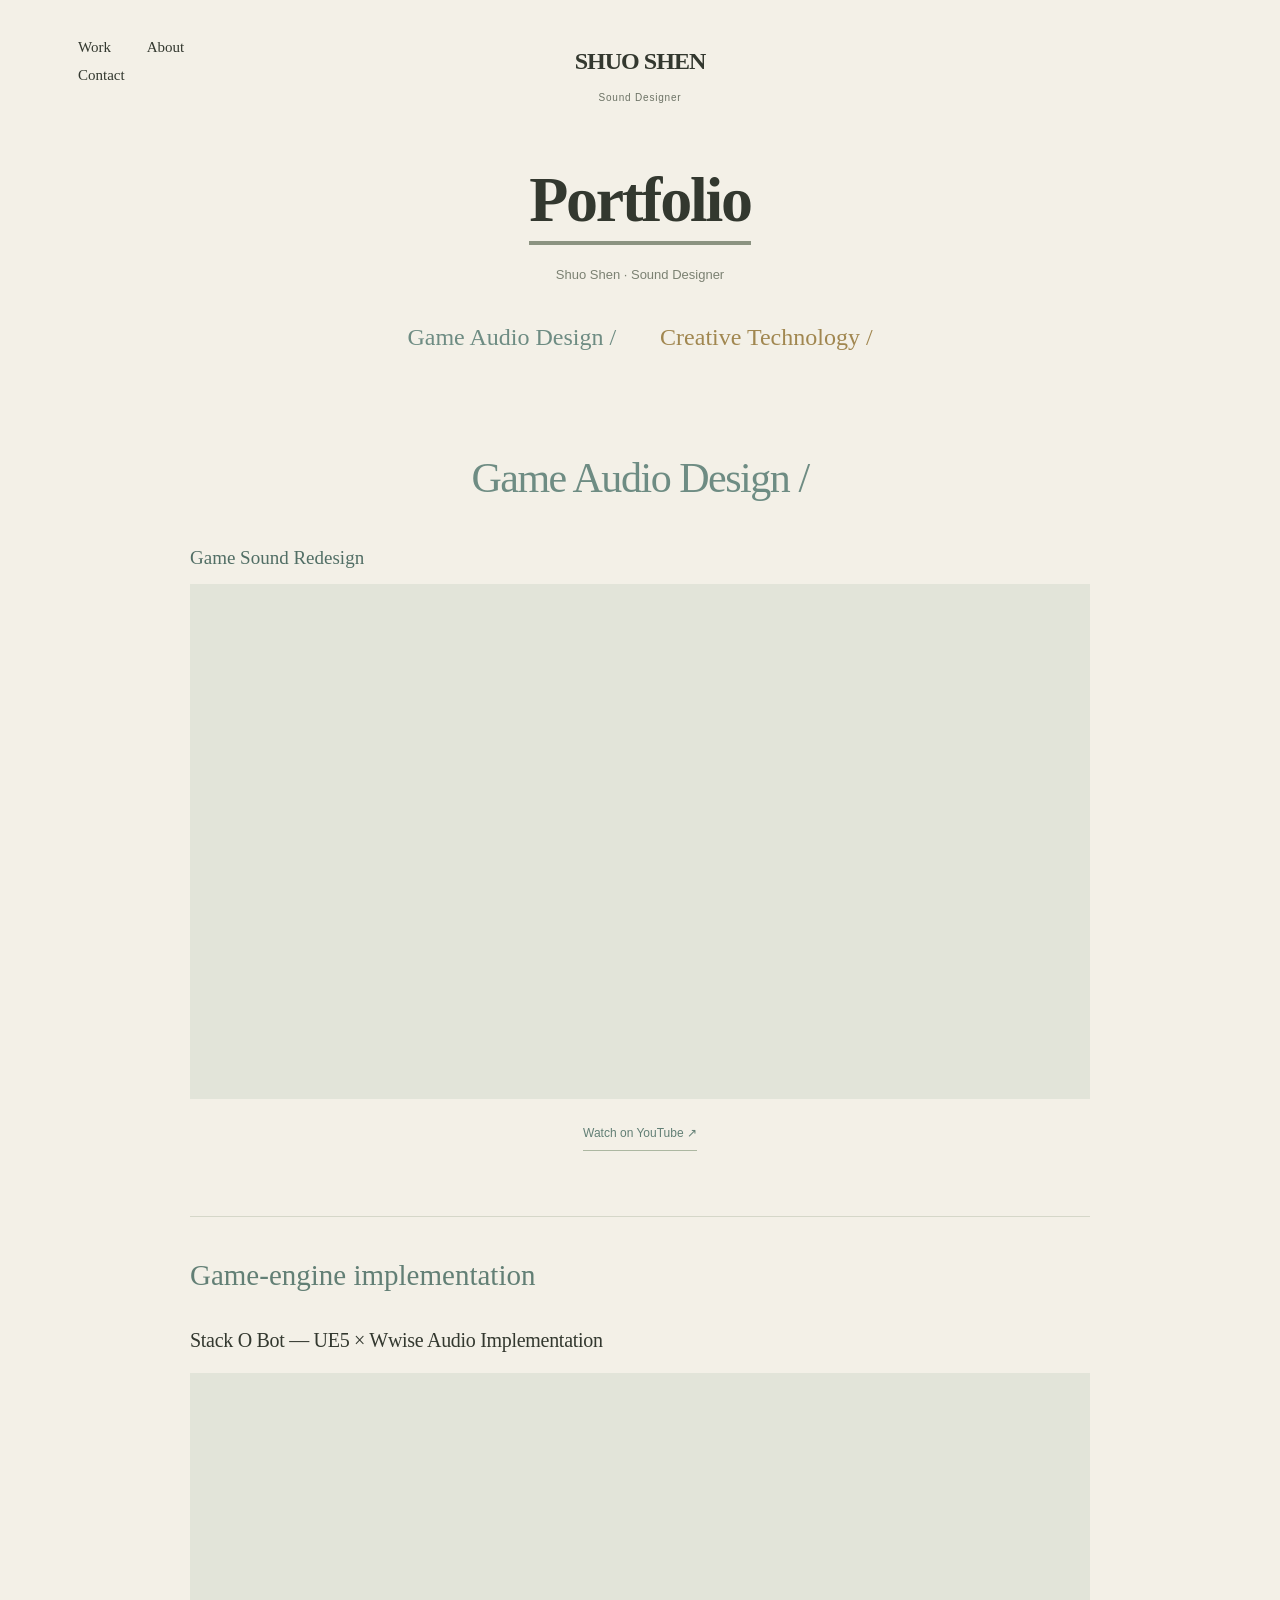
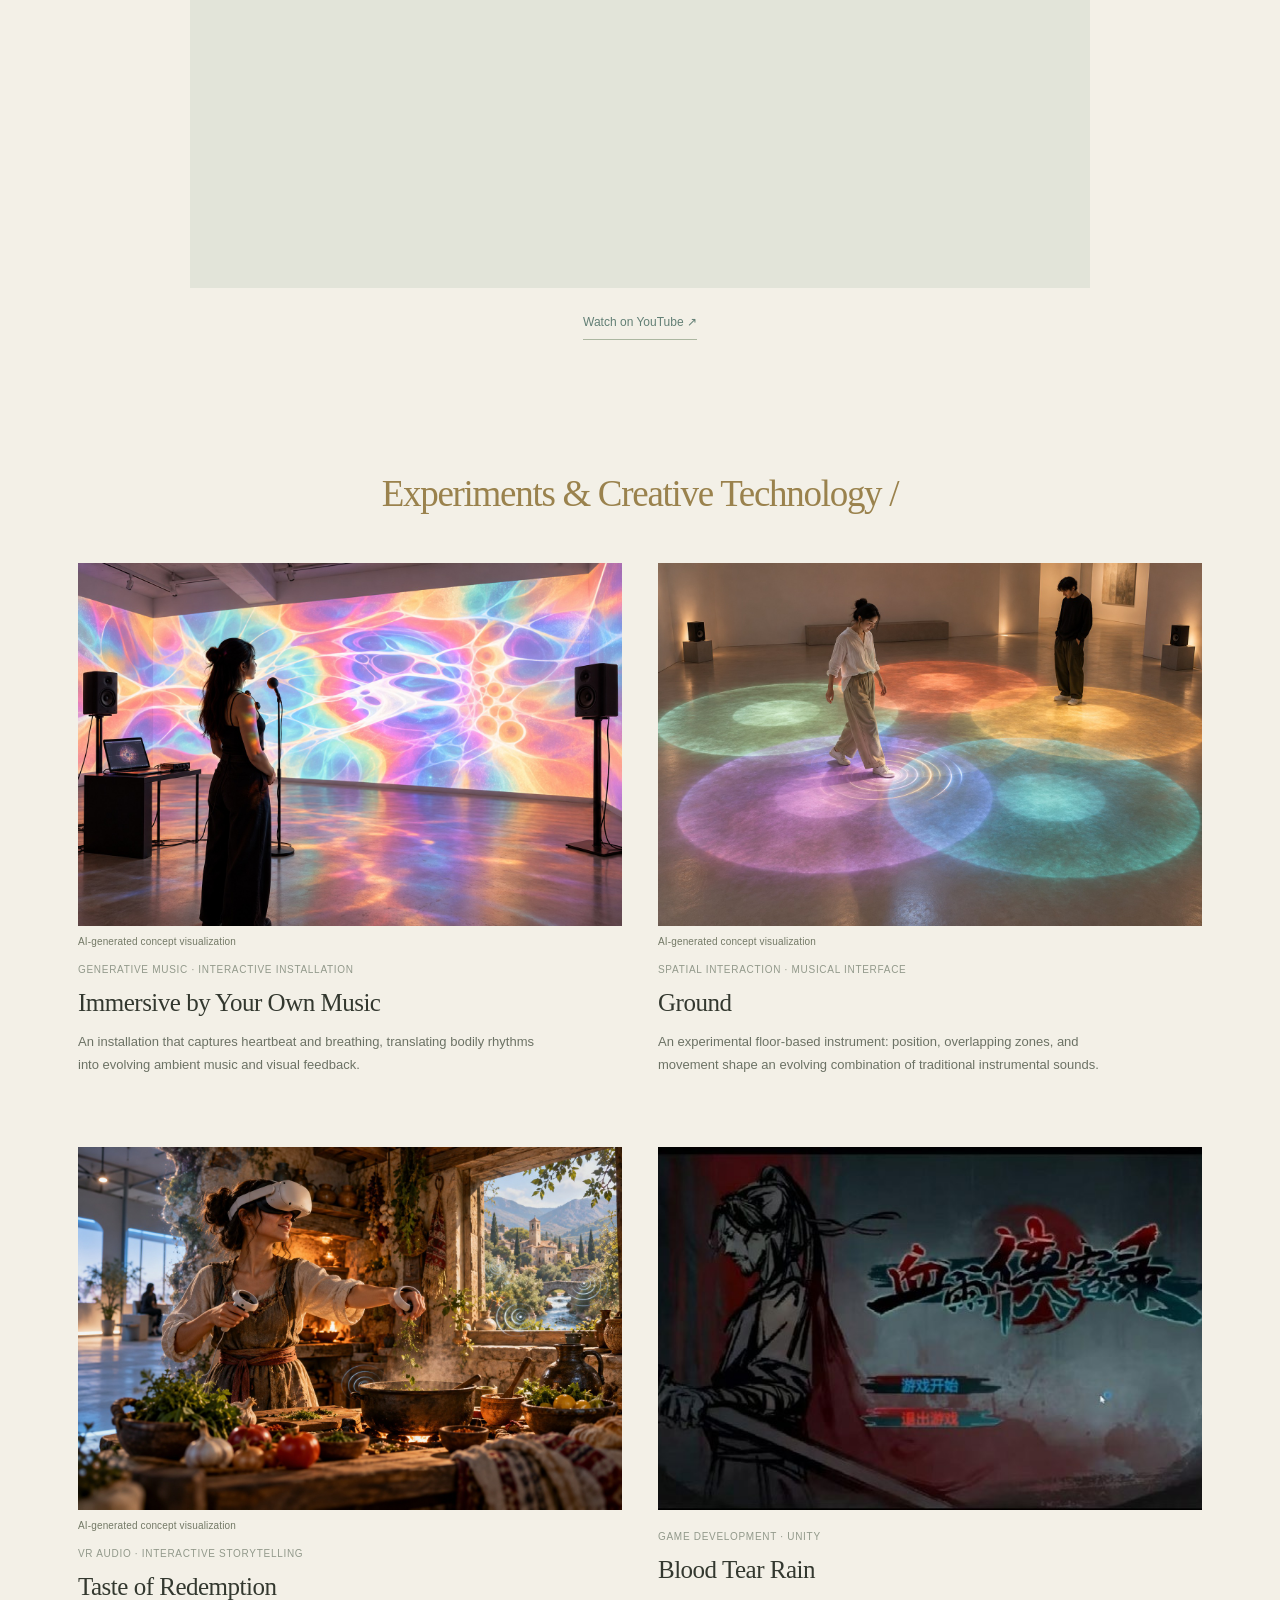
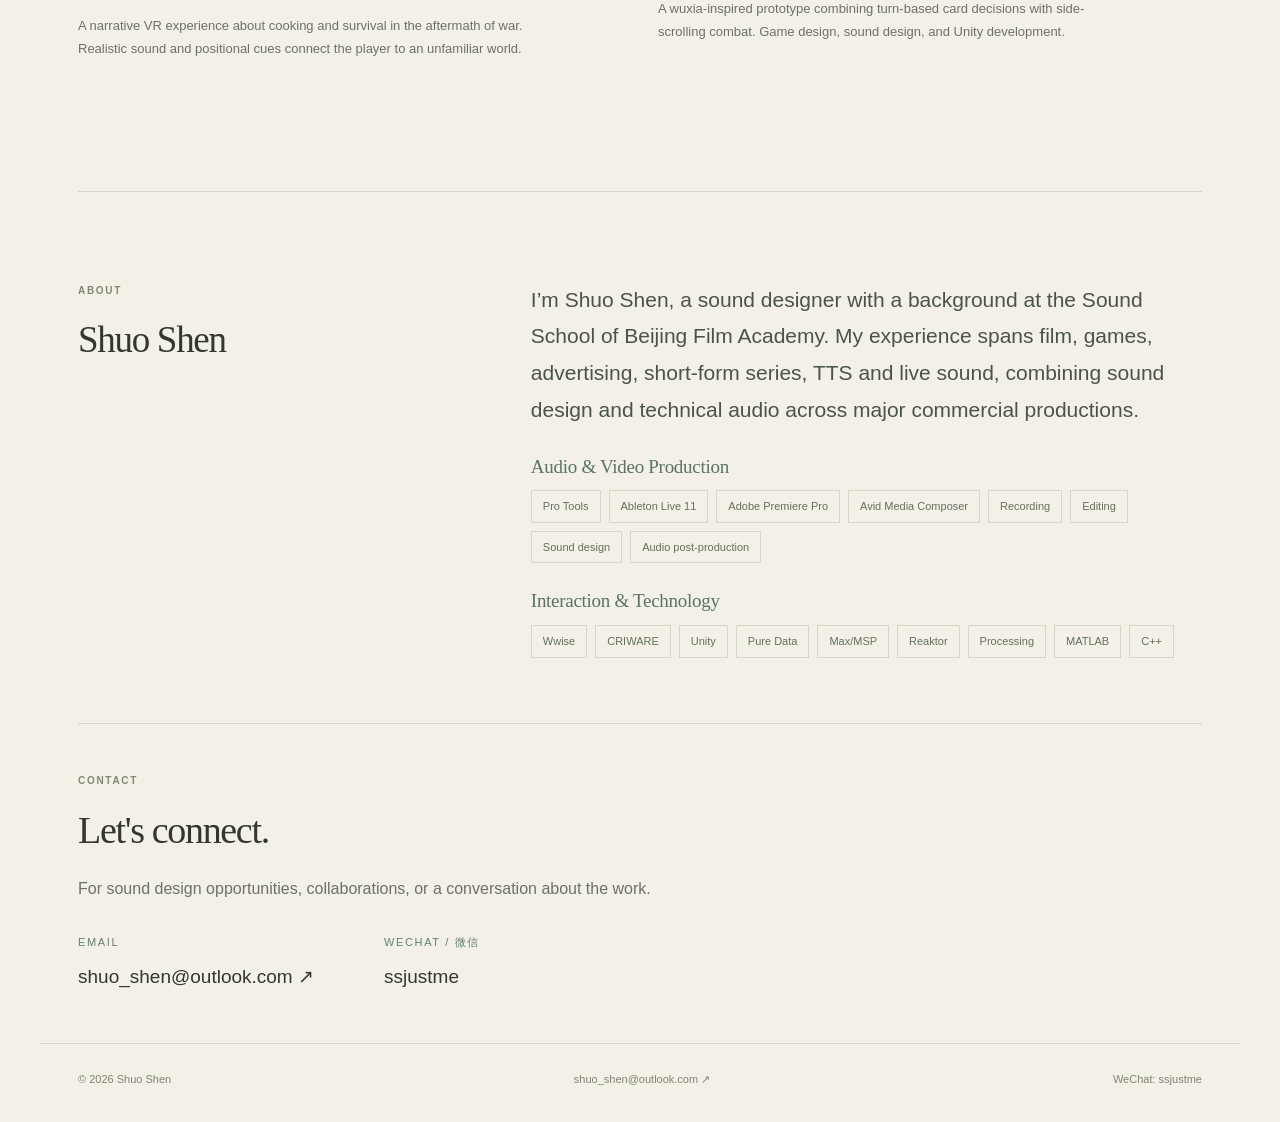
==== commit 52fd1b7c: "Show Stack O Bot in game-engine implementation" ====
--- a/index.html
+++ b/index.html
@@ -1,9 +1,11 @@
 <!DOCTYPE html>
 
-<html lang="en"><head><meta charset="utf-8"/><meta content="width=device-width,initial-scale=1" name="viewport"/><title>Sound Designer — Shuo Shen</title><meta content="Shuo Shen — sound design, interactive music, narrative VR, and creative technology." name="description"/><link href="portfolio-reference-v7.css" rel="stylesheet"/></head><body><a class="skip-link" href="#main">Skip to content</a><header><nav aria-label="Main navigation" class="wrap reference-nav"><div class="links"><a href="index.html#work">Work</a><a href="index.html#about">About</a><a href="index.html#contact">Contact</a></div><a class="brand" href="index.html">SHUO SHEN<span>Sound Designer</span></a><div aria-hidden="true" class="header-balance"></div></nav></header><main class="wrap" id="main"><section class="hero"><h1>Portfolio</h1><p>Shuo Shen · Sound Designer</p><div class="portfolio-index"><a href="#work">Game Audio Design /</a><a href="#experiments">Creative Technology /</a></div></section><section class="section game-work" id="work"><h2>Game Audio Design /</h2><h3>Game Sound Redesign</h3><div class="video"><iframe allow="accelerometer; autoplay; encrypted-media; gyroscope; picture-in-picture" allowfullscreen="" loading="lazy" src="https://www.youtube-nocookie.com/embed/8xpIHeMNNyA" title="Shuo Shen — Game Sound Redesign"></iframe></div><a class="text-link" href="https://www.youtube.com/watch?v=8xpIHeMNNyA" rel="noopener" target="_blank">Watch on YouTube ↗</a>
-<div aria-labelledby="audio-studies-title" class="audio-studies">
-<div class="studies-intro"><h3 id="audio-studies-title">Sound, systems &amp; implementation</h3><p>Selected process studies across VR, interactive music and real-time development. Open a study to follow the design decisions, then inspect the original patches, engine screenshots and demonstrations.</p></div>
-<details class="audio-case"><summary><span class="case-number">01</span><span><strong>Environmental &amp; spatial sound</strong><small>Taste of Redemption · Narrative VR</small></span><span aria-hidden="true" class="case-toggle">+</span></summary><div class="case-body"><p>Environmental detail and directional cues help the player understand an unfamiliar setting. Gathering ingredients, hearing danger and cooking form different scales of listening within one narrative world.</p><p class="case-chain">Design goal → Audio approach → Engine context → Player experience</p><a class="text-link" href="taste.html#audio-process">Read the spatial-audio process study ↗</a></div></details>
-<details class="audio-case"><summary><span class="case-number">02</span><span><strong>Interactive music &amp; musical systems</strong><small>Immersive by Your Own Music / Ground · Python, Pure Data &amp; Max</small></span><span aria-hidden="true" class="case-toggle">+</span></summary><div class="case-body"><p>Two approaches to responsive composition: heartbeat and breath guide a reversible three-stage arrangement in Immersive; overlapping musical zones and main/auxiliary states keep movement continuous in Ground.</p><p class="case-chain">Input → Musical state → Layering &amp; transitions → Listener feedback</p><div class="case-links"><a class="text-link" href="immersive.html#audio-process">Body-driven generative music ↗</a><a class="text-link" href="ground.html#audio-process">Spatial music states &amp; transitions ↗</a></div></div></details>
-<details class="audio-case"><summary><span class="case-number">03</span><span><strong>Game-engine implementation</strong><small>Unreal Engine / Unity · Project documentation</small></span><span aria-hidden="true" class="case-toggle">+</span></summary><div class="case-body"><p>Taste of Redemption documents Unreal Engine VR interaction through gameplay, animation and widget Blueprints. Blood Tear Rain adds Unity development and a tactical planning-to-action loop, with turn-structure sketches and gameplay footage.</p><p class="case-chain">Interaction goal → System logic → Engine documentation → Playable experience</p><div class="case-links"><a class="text-link" href="taste.html#engineering">Unreal Engine project evidence ↗</a><a class="text-link" href="blood-rain.html#development">Unity prototype &amp; turn design ↗</a></div></div></details>
-</div></section><section class="section" id="experiments"><div class="section-heading"><div><h2>Experiments &amp; Creative Technology /</h2></div></div><div class="project-grid"><article class="project-card"><a class="card-image" href="immersive.html"><img alt="Concept visualization: one participant listens through two loudspeakers while heartbeat and breath shape a projected visual environment." height="1024" loading="lazy" src="immersive-speakers-concept-v7.jpg" width="1536"/></a><p class="concept-label">AI-generated concept visualization</p><div class="card-top"><span>Generative music · Interactive installation</span></div><h3><a href="immersive.html">Immersive by Your Own Music </a></h3><p>An installation that captures heartbeat and breathing, translating bodily rhythms into evolving ambient music and visual feedback.</p></article><article class="project-card"><a class="card-image" href="ground.html"><img alt="Concept visualization: participants step between overlapping floor zones to combine instrumental layers." height="1024" loading="lazy" src="ground-concept-v6.jpg" width="1536"/></a><p class="concept-label">AI-generated concept visualization</p><div class="card-top"><span>Spatial interaction · Musical interface</span></div><h3><a href="ground.html">Ground </a></h3><p>An experimental floor-based instrument: position, overlapping zones, and movement shape an evolving combination of traditional instrumental sounds.</p></article><article class="project-card"><a class="card-image" href="taste.html"><img alt="Concept visualization: a VR participant gathers and cooks in a village setting with spatial sound cues." height="1024" loading="lazy" src="taste-concept-v6.jpg" width="1536"/></a><p class="concept-label">AI-generated concept visualization</p><div class="card-top"><span>VR audio · Interactive storytelling</span></div><h3><a href="taste.html">Taste of Redemption </a></h3><p>A narrative VR experience about cooking and survival in the aftermath of war. Realistic sound and positional cues connect the player to an unfamiliar world.</p></article><article class="project-card"><a class="card-image" href="blood-rain.html"><img alt="Blood Rain game title screen" loading="lazy" src="blood-rain-cover.jpg"/></a><div class="card-top"><span>Game development · Unity</span></div><h3><a href="blood-rain.html">Blood Tear Rain </a></h3><p>A wuxia-inspired prototype combining turn-based card decisions with side-scrolling combat. Game design, sound design, and Unity development.</p></article></div></section><section class="section about-grid" id="about"><div><p class="eyebrow">About</p><h2>Shuo Shen</h2></div><div><p class="large-copy">I’m Shuo Shen, a sound designer with a background at the Sound School of Beijing Film Academy. My experience spans film, games, advertising, short-form series, TTS and live sound, combining sound design and technical audio across major commercial productions.</p><div class="skill-group"><h3>Audio &amp; Video Production</h3><div class="skill-list"><span>Pro Tools</span><span>Ableton Live 11</span><span>Adobe Premiere Pro</span><span>Avid Media Composer</span><span>Recording</span><span>Editing</span><span>Sound design</span><span>Audio post-production</span></div></div><div class="skill-group"><h3>Interaction &amp; Technology</h3><div class="skill-list"><span>Wwise</span><span>CRIWARE</span><span>Unity</span><span>Pure Data</span><span>Max/MSP</span><span>Reaktor</span><span>Processing</span><span>MATLAB</span><span>C++</span></div></div></div></section><section class="section contact" id="contact"><p class="eyebrow">Contact</p><h2>Let's connect.</h2><p>For sound design opportunities, collaborations, or a conversation about the work.</p><div class="contact-methods"><div><span class="label">Email</span><a href="mailto:shuo_shen@outlook.com">shuo_shen@outlook.com ↗</a></div><div><span class="label">WeChat / 微信</span><span class="wechat">ssjustme</span></div></div></section></main><footer class="wrap"><span>© 2026 Shuo Shen</span><a href="mailto:shuo_shen@outlook.com">shuo_shen@outlook.com ↗</a><span>WeChat: ssjustme</span></footer><script defer="" src="portfolio-gallery-v3.js"></script></body></html>+<html lang="en"><head><meta charset="utf-8"/><meta content="width=device-width,initial-scale=1" name="viewport"/><title>Sound Designer — Shuo Shen</title><meta content="Shuo Shen — sound design, interactive music, narrative VR, and creative technology." name="description"/><link href="portfolio-reference-v8.css" rel="stylesheet"/></head><body><a class="skip-link" href="#main">Skip to content</a><header><nav aria-label="Main navigation" class="wrap reference-nav"><div class="links"><a href="index.html#work">Work</a><a href="index.html#about">About</a><a href="index.html#contact">Contact</a></div><a class="brand" href="index.html">SHUO SHEN<span>Sound Designer</span></a><div aria-hidden="true" class="header-balance"></div></nav></header><main class="wrap" id="main"><section class="hero"><h1>Portfolio</h1><p>Shuo Shen · Sound Designer</p><div class="portfolio-index"><a href="#work">Game Audio Design /</a><a href="#experiments">Creative Technology /</a></div></section><section class="section game-work" id="work"><h2>Game Audio Design /</h2><h3>Game Sound Redesign</h3><div class="video"><iframe allow="accelerometer; autoplay; encrypted-media; gyroscope; picture-in-picture" allowfullscreen="" loading="lazy" src="https://www.youtube-nocookie.com/embed/8xpIHeMNNyA" title="Shuo Shen — Game Sound Redesign"></iframe></div><a class="text-link" href="https://www.youtube.com/watch?v=8xpIHeMNNyA" rel="noopener" target="_blank">Watch on YouTube ↗</a>
+<section class="engine-work" id="game-engine-implementation" aria-labelledby="engine-title">
+<h3 id="engine-title">Game-engine implementation</h3>
+<article class="engine-project">
+<h4>Stack O Bot — UE5 × Wwise Audio Implementation</h4>
+<div class="video"><iframe src="https://www.youtube-nocookie.com/embed/RQZlOIa9f20" title="Shuo Shen — Stack O Bot | UE5 × Wwise Audio Implementation" loading="lazy" allow="accelerometer; autoplay; encrypted-media; gyroscope; picture-in-picture" allowfullscreen></iframe></div>
+<a class="text-link" href="https://youtu.be/RQZlOIa9f20" target="_blank" rel="noopener">Watch on YouTube ↗</a>
+</article>
+</section></section><section class="section" id="experiments"><div class="section-heading"><div><h2>Experiments &amp; Creative Technology /</h2></div></div><div class="project-grid"><article class="project-card"><a class="card-image" href="immersive.html"><img alt="Concept visualization: one participant listens through two loudspeakers while heartbeat and breath shape a projected visual environment." height="1024" loading="lazy" src="immersive-speakers-concept-v7.jpg" width="1536"/></a><p class="concept-label">AI-generated concept visualization</p><div class="card-top"><span>Generative music · Interactive installation</span></div><h3><a href="immersive.html">Immersive by Your Own Music </a></h3><p>An installation that captures heartbeat and breathing, translating bodily rhythms into evolving ambient music and visual feedback.</p></article><article class="project-card"><a class="card-image" href="ground.html"><img alt="Concept visualization: participants step between overlapping floor zones to combine instrumental layers." height="1024" loading="lazy" src="ground-concept-v6.jpg" width="1536"/></a><p class="concept-label">AI-generated concept visualization</p><div class="card-top"><span>Spatial interaction · Musical interface</span></div><h3><a href="ground.html">Ground </a></h3><p>An experimental floor-based instrument: position, overlapping zones, and movement shape an evolving combination of traditional instrumental sounds.</p></article><article class="project-card"><a class="card-image" href="taste.html"><img alt="Concept visualization: a VR participant gathers and cooks in a village setting with spatial sound cues." height="1024" loading="lazy" src="taste-concept-v6.jpg" width="1536"/></a><p class="concept-label">AI-generated concept visualization</p><div class="card-top"><span>VR audio · Interactive storytelling</span></div><h3><a href="taste.html">Taste of Redemption </a></h3><p>A narrative VR experience about cooking and survival in the aftermath of war. Realistic sound and positional cues connect the player to an unfamiliar world.</p></article><article class="project-card"><a class="card-image" href="blood-rain.html"><img alt="Blood Rain game title screen" loading="lazy" src="blood-rain-cover.jpg"/></a><div class="card-top"><span>Game development · Unity</span></div><h3><a href="blood-rain.html">Blood Tear Rain </a></h3><p>A wuxia-inspired prototype combining turn-based card decisions with side-scrolling combat. Game design, sound design, and Unity development.</p></article></div></section><section class="section about-grid" id="about"><div><p class="eyebrow">About</p><h2>Shuo Shen</h2></div><div><p class="large-copy">I’m Shuo Shen, a sound designer with a background at the Sound School of Beijing Film Academy. My experience spans film, games, advertising, short-form series, TTS and live sound, combining sound design and technical audio across major commercial productions.</p><div class="skill-group"><h3>Audio &amp; Video Production</h3><div class="skill-list"><span>Pro Tools</span><span>Ableton Live 11</span><span>Adobe Premiere Pro</span><span>Avid Media Composer</span><span>Recording</span><span>Editing</span><span>Sound design</span><span>Audio post-production</span></div></div><div class="skill-group"><h3>Interaction &amp; Technology</h3><div class="skill-list"><span>Wwise</span><span>CRIWARE</span><span>Unity</span><span>Pure Data</span><span>Max/MSP</span><span>Reaktor</span><span>Processing</span><span>MATLAB</span><span>C++</span></div></div></div></section><section class="section contact" id="contact"><p class="eyebrow">Contact</p><h2>Let's connect.</h2><p>For sound design opportunities, collaborations, or a conversation about the work.</p><div class="contact-methods"><div><span class="label">Email</span><a href="mailto:shuo_shen@outlook.com">shuo_shen@outlook.com ↗</a></div><div><span class="label">WeChat / 微信</span><span class="wechat">ssjustme</span></div></div></section></main><footer class="wrap"><span>© 2026 Shuo Shen</span><a href="mailto:shuo_shen@outlook.com">shuo_shen@outlook.com ↗</a><span>WeChat: ssjustme</span></footer><script defer="" src="portfolio-gallery-v3.js"></script></body></html>
--- a/portfolio-reference-v8.css
+++ b/portfolio-reference-v8.css
@@ -0,0 +1,57 @@
+
+:root{color-scheme:dark;--bg:#111214;--panel:#191c1e;--text:#eeefeb;--muted:#aeb5b4;--line:#303638;--accent:#add2c4}*{box-sizing:border-box}html{scroll-padding-top:28px}body{margin:0;background:var(--bg);color:var(--text);font:16px/1.75 system-ui,-apple-system,BlinkMacSystemFont,"Segoe UI",sans-serif}a{color:inherit;text-decoration:none}a:hover{color:var(--accent)}a:focus-visible{outline:2px solid var(--accent);outline-offset:6px}.wrap{max-width:1200px;margin:auto;padding:0 38px}header{border-bottom:1px solid var(--line)}nav{display:flex;align-items:center;justify-content:space-between;min-height:100px}.brand{font-size:18px;letter-spacing:.12em;font-weight:700}.brand span{display:block;font-size:10px;letter-spacing:.16em;color:var(--muted);font-weight:400}.links{display:flex;gap:30px;font-size:14px}.skip-link{position:absolute;top:-100px;left:20px;background:var(--bg);padding:12px;z-index:5}.skip-link:focus{top:12px}.hero{padding:110px 0 105px}.eyebrow{text-transform:uppercase;letter-spacing:.17em;font-size:11px;color:var(--accent);font-weight:600;margin:0 0 20px}h1,h2,h3{font-weight:500;line-height:1.15;letter-spacing:-.045em}h1{font-size:clamp(42px,6.3vw,78px);margin:0 0 28px;max-width:1000px}h1 span{color:#b7bfbc}h2{font-size:clamp(28px,3.4vw,42px);margin:0 0 22px}h3{font-size:25px;margin:15px 0}p{color:var(--muted);margin:0 0 24px;max-width:750px}.lead,.deck{font-size:21px;max-width:660px}.text-link{color:var(--accent);font-size:14px;display:inline-block;padding:6px 0;border-bottom:1px solid #566b63}.section{padding:72px 0;border-top:1px solid var(--line)}.section-heading{display:flex;align-items:flex-end;justify-content:space-between;gap:45px;margin-bottom:38px}.section-heading h2{margin-bottom:0}.section-heading>p{max-width:320px;font-size:14px;margin:0}.game-work{padding:44px 0}.game-work .section-heading{margin-bottom:18px}.game-work h2{font-size:27px}.game-work p:last-child{font-size:14px;margin:0;max-width:620px}.status{color:#929e98;font-size:12px;white-space:nowrap}.project-grid{display:grid;grid-template-columns:repeat(3,minmax(0,1fr));gap:30px}.card-image{display:block;overflow:hidden;background:var(--panel);border-radius:3px}.card-image img{display:block;width:100%;aspect-ratio:1.4;object-fit:cover;transition:transform .25s}.card-image:hover img{transform:scale(1.025)}.card-top{margin-top:21px;display:flex;gap:12px;color:var(--accent);font-size:10px;letter-spacing:.09em;text-transform:uppercase}.card-top>span:first-child{color:#74817a}.project-card h3 a{display:flex;align-items:flex-start;justify-content:space-between;gap:8px}.project-card h3 a span{font-size:18px;color:var(--accent)}.project-card p{font-size:14px;line-height:1.7;margin:0 0 20px}.about-grid,.story-row{display:grid;grid-template-columns:1fr 1.8fr;gap:80px}.large-copy{font-size:21px;color:#d1d7d2}.skill-list{display:flex;flex-wrap:wrap;gap:10px}.skill-list span{font-size:12px;color:#b5c2ba;border:1px solid var(--line);padding:5px 12px}.resume-row{display:flex;justify-content:space-between;align-items:center;gap:35px}.resume-row p{margin:0}.button{padding:12px 22px;border:1px solid #6d8d7b;font-size:14px;white-space:nowrap}.contact h2{font-size:clamp(37px,5vw,64px)}.contact-methods{display:flex;gap:70px;margin-top:42px}.contact-methods>div{display:flex;flex-direction:column;gap:8px}.label{font-size:11px;letter-spacing:.15em;text-transform:uppercase;color:#8d9d94}.contact-methods a,.wechat{font-size:23px}footer{border-top:1px solid var(--line);padding-top:26px!important;padding-bottom:32px!important;display:flex;flex-wrap:wrap;justify-content:space-between;gap:20px;font-size:12px;color:#85928a}.project-page{padding-top:40px}.back{font-size:13px;color:var(--muted)}.project-intro{padding:65px 0 28px}.project-intro h1{max-width:950px}.deck{max-width:820px}.project-meta{display:flex;gap:60px;padding:24px 0 35px;border-top:1px solid var(--line);align-items:center;font-size:14px}.project-meta>div{max-width:480px}.project-meta>div>span{display:block;color:#809087;font-size:11px;text-transform:uppercase;letter-spacing:.12em;margin-bottom:6px}.project-meta .text-link{margin-left:auto;white-space:nowrap}figure{margin:30px 0 0}figure img{width:100%;display:block;background:#1b1e1b}figcaption{color:#8f9d94;font-size:12px;line-height:1.6;margin-top:12px}.feature-image{margin:0 0 70px;background:#191d1a}.feature-image img{max-height:620px;object-fit:contain}.feature-image figcaption{padding:0 18px 16px}.story-row{padding:54px 0;border-top:1px solid var(--line)}.story-row h2{font-size:29px;margin-top:12px;max-width:280px}.story-row p{margin-bottom:0}.story-row figure img{max-height:550px;object-fit:contain}.section-number{font-size:12px;color:var(--accent);letter-spacing:.14em}.demo-section{border-top:1px solid var(--line);padding:70px 0}.video{aspect-ratio:16/9;background:#080a09}.video iframe{width:100%;height:100%;border:0}.end-link{display:inline-block;margin:0 0 55px}
+@media(max-width:800px){.wrap{padding:0 24px}.hero{padding:75px 0}.section{padding:50px 0}.project-grid{grid-template-columns:1fr;gap:50px}.card-image img{aspect-ratio:1.7}.section-heading{align-items:flex-start;flex-direction:column;gap:16px}.section-heading>p{max-width:600px}.about-grid,.story-row{grid-template-columns:1fr;gap:15px}.story-row h2{max-width:100%}.project-meta{gap:20px;align-items:flex-start;flex-wrap:wrap}.project-meta .text-link{margin-left:0}.project-intro{padding:45px 0 20px}.feature-image{margin-bottom:45px}.contact-methods{flex-direction:column;gap:24px}.resume-row{align-items:flex-start;flex-direction:column}nav{min-height:95px}.links{gap:18px;font-size:13px}.game-work{padding:38px 0}.game-work .section-heading{gap:10px}.feature-image img{max-height:480px}}
+@media(max-width:460px){nav{flex-direction:column;align-items:flex-start;justify-content:center;gap:18px;padding-top:20px!important;padding-bottom:20px!important}.links{gap:27px}.brand span{display:none}.hero h1{font-size:44px}.contact-methods a{font-size:20px;overflow-wrap:anywhere}.project-intro h1{font-size:42px}.project-meta{flex-direction:column}.project-grid h3{font-size:27px}.lead,.deck,.large-copy{font-size:19px}}
+@media(prefers-reduced-motion:reduce){.card-image img{transition:none}}
+
+:root{color-scheme:light;--bg:#f7f5f0;--panel:#edeae2;--text:#30332e;--muted:#696c64;--line:#d8d9cf;--accent:#637661}
+body{font-family:"Aptos","Segoe UI",-apple-system,BlinkMacSystemFont,sans-serif;line-height:1.75}h1,h2,h3{font-family:"Aptos Display","Aptos","Segoe UI",-apple-system,BlinkMacSystemFont,sans-serif;font-weight:500;letter-spacing:-.035em}h1 span{color:#788275}.large-copy{color:#4b5449}.brand{letter-spacing:.05em}.brand span{color:var(--muted)}.label,.project-meta>div>span,.section-number{color:var(--accent)}.status,.back,figcaption{color:#74796f}.project-meta .text-link{margin-left:0}.project-meta>div:last-child{display:flex;flex-direction:column;gap:8px}.project-meta p{margin:0}.project-meta>div span{display:block}.feature-image{background:#ebe9df}.feature-image img{height:auto;max-width:100%;max-height:590px;object-fit:contain}.feature-image figcaption{color:var(--muted)}.project-card img[src$=".svg"]{object-fit:contain;background:#eee8dc}.project-grid{row-gap:45px}.card-top{color:var(--accent)}.card-top>span:first-child{color:#92998b}.text-link{border-color:#9da993}.skill-list span{color:#63715c}.button{border-color:#9aa892}.video{background:#e7e6df}.video iframe{border-radius:3px}.game-work{padding:52px 0 70px}.game-work h2{font-size:clamp(28px,3.4vw,42px)}.game-work h3{margin-top:28px}.game-work p{max-width:740px!important;font-size:15px!important}.game-work .video{margin-top:25px}.project-alias{font-size:12px}.engineering-grid{display:grid;grid-template-columns:repeat(2,minmax(0,1fr));align-items:start;gap:25px}.engineering-grid figure{margin:0;background:#fcfbf7;border:1px solid var(--line);border-radius:3px;padding:14px;min-width:0}.engineering-grid a{display:block;cursor:zoom-in}.engineering-grid img{display:block;width:100%;height:auto;max-height:550px;object-fit:contain;background:white}.engineering-grid figcaption{display:flex;flex-direction:column;gap:5px;margin-top:15px;color:var(--muted);font-size:12px}.engineering-grid strong{font-weight:500;color:var(--text)}.gallery-dialog{position:fixed;inset:0;z-index:100;background:rgba(43,47,39,.9);display:grid;grid-template-rows:auto minmax(0,1fr) auto;padding:20px 30px;gap:15px}.gallery-dialog[hidden]{display:none}.gallery-toolbar{display:flex;justify-content:space-between;align-items:center;gap:20px;color:white;font-size:12px}.gallery-toolbar a{color:white;border-bottom:1px solid #b6c1ad}.gallery-toolbar button{font:inherit;border:1px solid #b6c1ad;background:transparent;color:white;border-radius:3px;padding:8px 16px;cursor:pointer}.gallery-full{width:auto;height:auto;max-width:100%;max-height:100%;place-self:center;object-fit:contain}.gallery-caption{color:#e4e9df;text-align:center;font-size:12px;margin:0}.gallery-toolbar a:focus-visible,.gallery-toolbar button:focus-visible{outline-color:#eef4e8}
+@media(max-width:800px){.engineering-grid{grid-template-columns:1fr}.project-meta{gap:20px}.project-meta>div:last-child{flex-direction:row}.gallery-dialog{padding:15px}.gallery-toolbar{gap:10px;font-size:11px}}
+
+/* Reference-led portfolio presentation */
+:root{--bg:#f3f0e7;--panel:#e9e7dc;--text:#33382f;--muted:#6c7265;--line:#d5d7c9;--accent:#627f75}body{font-family:"Segoe UI",-apple-system,BlinkMacSystemFont,sans-serif}h1,h2,h3{font-family:Georgia,"Times New Roman",serif;font-weight:500;letter-spacing:-.035em}header{border:0}.reference-nav{display:grid;grid-template-columns:1fr auto 1fr;align-items:start;min-height:130px;padding-top:36px!important}.reference-nav .links{display:grid;grid-template-columns:auto auto;width:max-content;gap:5px 22px;justify-content:start;font-family:Georgia,serif;font-size:15px;line-height:1.5}.reference-nav .brand{text-align:center;font-family:Georgia,serif;font-size:24px;font-weight:600;letter-spacing:-.04em;padding-top:4px}.reference-nav .brand span{font-family:"Segoe UI",sans-serif;font-size:10px;font-weight:400;letter-spacing:.08em;margin-top:7px}.hero{text-align:center;padding:35px 0 65px}.hero h1{font-family:Georgia,serif;font-size:64px;font-weight:600;display:inline-block;margin:0 0 19px;padding:0 0 6px;border-bottom:4px solid #8b9381;line-height:1.1;letter-spacing:-.035em}.hero>p{font-size:13px;max-width:none;margin:0;color:#7b8172}.portfolio-index{display:flex;justify-content:center;gap:44px;margin:34px 0 0;font-family:Georgia,serif;font-size:24px;line-height:1.4}.portfolio-index a:first-child{color:#6e8c83}.portfolio-index a:last-child{color:#a18750}.section{border:0;padding:65px 0}.game-work{padding:34px 0 65px}.game-work h2{font-size:42px;text-align:center;margin-bottom:45px;color:#6e8c83}.game-work h3{font-family:Georgia,serif;font-size:19px;letter-spacing:0;max-width:900px;margin:0 auto 15px;color:#516e65}.game-work .video{max-width:900px;margin:0 auto 18px;background:#e2e4d9}.game-work>.text-link{display:block;width:max-content;margin:0 auto;font-size:12px;border-bottom:1px solid #acb7a1}#experiments{padding-top:65px}.section-heading{justify-content:center;align-items:center;text-align:center;display:block;margin-bottom:45px}#experiments .section-heading h2{font-size:37px;line-height:1.3;color:#9a824d}.project-grid{grid-template-columns:repeat(2,minmax(0,1fr));gap:50px 36px}.card-image{border-radius:0;background:#e9e7dc}.card-image img{aspect-ratio:1.55;object-fit:cover;border-radius:0;transition:none}.card-image:hover img{transform:none}.project-card img[src$=".svg"]{object-fit:contain;background:#eee8dc}.card-top{font-family:"Segoe UI",sans-serif;font-size:10px;letter-spacing:.07em;line-height:1.8;margin-top:18px;color:#7a8271}.project-card h3{font-family:Georgia,serif;font-size:25px;line-height:1.25;letter-spacing:-.02em;margin:8px 0 12px}.project-card>p{font-size:13px;line-height:1.8;max-width:460px}.project-card h3 a{display:block}.about-grid{padding-top:90px;margin-top:45px;border-top:1px solid var(--line)}.about-grid h2{font-size:37px}.eyebrow{color:#7f8a71;font-size:10px}.resume-row,.contact{border-top:1px solid var(--line);padding-top:48px;padding-bottom:50px}.contact h2{font-size:38px}.contact-methods a,.wechat{font-size:19px}.contact-methods{margin-top:30px}.button{border-radius:0}.project-page{padding-top:28px}.project-intro{padding:48px 0 30px}.project-intro h1{font-family:Georgia,serif;font-size:clamp(40px,5vw,66px);font-weight:500;max-width:100%;text-align:left}.deck{font-family:"Segoe UI",sans-serif;font-size:18px;line-height:1.7}.story-row h2,.demo-section h2{font-family:Georgia,serif;font-size:30px}.story-row{border-color:#d6d8ca}.story-row .large-copy{font-size:19px}.engineering-grid figure{border:0;border-radius:0;background:#fbfaf5}.feature-image{border-radius:0;background:#e9e7de}.video iframe{border-radius:0}.demo-section .section-heading{text-align:left}.demo-section .section-heading>p{margin-top:18px;max-width:700px}.project-meta{font-size:13px}.project-meta>div>span{font-size:10px}footer{font-size:11px!important;color:#7d8573!important}
+@media(max-width:800px){.reference-nav{grid-template-columns:1fr auto;min-height:125px;gap:18px;align-items:start;padding-top:28px!important;padding-bottom:20px!important}.reference-nav .links{font-size:14px;gap:5px 16px}.reference-nav .brand{font-size:22px;padding-top:0}.header-balance{display:none}.hero{padding-top:35px;padding-bottom:45px}.hero h1{font-size:53px}.portfolio-index{font-size:20px;gap:22px;flex-wrap:wrap;margin-top:30px}.game-work h2{font-size:35px;margin-bottom:30px}.project-grid{gap:38px 22px}.about-grid{padding-top:50px;margin-top:20px}.project-intro{padding-top:38px}.demo-section .section-heading{margin-bottom:30px}.project-meta{padding-bottom:25px}}
+@media(max-width:600px){.reference-nav{display:grid!important;grid-template-columns:1fr auto;min-height:118px}.reference-nav .brand span{display:block;font-size:9px}.portfolio-index{flex-direction:column;gap:20px;margin-top:30px;font-size:23px}.hero{padding-top:28px;padding-bottom:48px}.hero h1{font-size:50px!important}.game-work{padding-top:28px}.game-work h2{font-size:33px}.game-work h3{font-size:18px}.section{padding-block:45px}#experiments .section-heading h2{font-size:31px}.project-grid{grid-template-columns:1fr;gap:36px}.project-card h3{font-size:26px}.project-card>p{max-width:none}.project-intro h1{font-size:40px}.project-meta>div:last-child{flex-direction:column;gap:9px}.contact h2{font-size:33px}.contact-methods{gap:22px}.resume-row h2{font-size:31px}}
+
+/* Concept covers and documented audio process studies */
+.project-card .concept-label{font-size:10px;letter-spacing:.015em;color:#737966;margin:8px 0 0;line-height:1.5}
+.project-card:has(.concept-label) .card-top{margin-top:12px}
+.project-card .card-image img{aspect-ratio:3/2;height:auto;width:100%}
+.audio-studies{max-width:900px;margin:55px auto 0}
+.game-work .studies-intro h3{font-size:27px;color:var(--text);margin-bottom:14px}
+.studies-intro>p{font-size:13px;line-height:1.8;color:var(--muted);max-width:690px;margin-bottom:27px}
+.audio-case{border-top:1px solid var(--line)}
+.audio-case:last-child{border-bottom:1px solid var(--line)}
+.audio-case summary{list-style:none;cursor:pointer;display:grid;grid-template-columns:34px 1fr 24px;gap:15px;align-items:start;padding:23px 0}
+.audio-case summary::-webkit-details-marker{display:none}
+.audio-case summary:focus-visible{outline:2px solid var(--accent);outline-offset:5px}
+.case-number{font-size:11px;color:#8a917f;padding-top:4px}
+.audio-case strong{display:block;font:500 23px/1.3 Georgia,serif;letter-spacing:-.02em}
+.audio-case small{display:block;font-size:11px;line-height:1.7;color:var(--muted);margin-top:7px}
+.case-toggle{font:24px Georgia,serif;color:var(--accent);text-align:center}
+.audio-case[open] .case-toggle{transform:rotate(45deg)}
+.case-body{padding:0 39px 27px 49px;font-size:13px;line-height:1.85;color:var(--muted)}
+.case-body p{max-width:720px;margin:0 0 17px}
+.case-body .case-chain{font-size:11px;color:#637c70}
+.case-links{display:flex;flex-wrap:wrap;gap:12px 30px}
+.case-body .text-link,.process-evidence .text-link{font-size:12px;color:#47665b}
+.audio-process{padding:45px 0 50px;border-top:1px solid var(--line);border-bottom:1px solid var(--line);margin-bottom:30px;scroll-margin-top:30px}
+.audio-process>h2{font-size:34px;margin:10px 0 35px}
+.process-steps{list-style:none;padding:0;margin:0;display:grid;grid-template-columns:repeat(2,minmax(0,1fr));gap:30px 55px}
+.process-steps li{position:relative;padding-left:35px;min-width:0}
+.step-number{position:absolute;left:0;top:3px;font-size:11px;color:#819078}
+.process-steps h3{font-size:22px;margin:0 0 12px;color:#536e60}
+.process-steps p{font-size:13px;line-height:1.9;color:var(--muted);margin:0}
+.process-evidence{display:flex;flex-wrap:wrap;gap:20px 35px;margin:35px 0 0;padding-left:35px}
+@media(max-width:600px){.audio-studies{margin-top:40px}.game-work .studies-intro h3{font-size:25px}.audio-case strong{font-size:21px}.audio-case summary{grid-template-columns:20px 1fr 20px;gap:10px}.case-body{padding-left:30px;padding-right:10px}.process-steps{grid-template-columns:1fr;gap:28px}.audio-process>h2{font-size:30px}.audio-process{padding:32px 0}.process-evidence{padding-left:35px;gap:15px}.case-body .case-chain{line-height:1.9}}
+
+/* Concise About and grouped professional skills */
+.skill-group{margin-top:27px}.skill-group h3{font-family:Georgia,serif;font-size:19px;letter-spacing:-.015em;color:#5a7367;margin:0 0 13px}.skill-group .skill-list{margin-top:0;gap:8px}.skill-group .skill-list span{line-height:1.5;font-size:11px;padding:7px 11px}.about-grid .large-copy{margin-bottom:0}
+
+/* Independent game-audio implementation showcase */
+.engine-work{max-width:900px;margin:65px auto 0;padding-top:40px;border-top:1px solid var(--line);scroll-margin-top:35px}
+.game-work .engine-work>h3{font-size:29px;line-height:1.3;margin:0 0 30px;color:#627f75}
+.engine-project h4{font-family:Georgia,serif;font-size:20px;font-weight:500;letter-spacing:-.015em;line-height:1.5;margin:0 0 18px;color:var(--text)}
+.engine-project>.text-link{display:block;width:max-content;margin:0 auto;font-size:12px;border-bottom:1px solid #acb7a1}
+.engine-work .video{margin-bottom:18px}
+@media(max-width:600px){.engine-work{margin-top:45px;padding-top:30px}.game-work .engine-work>h3{font-size:26px}.engine-project h4{font-size:19px}}
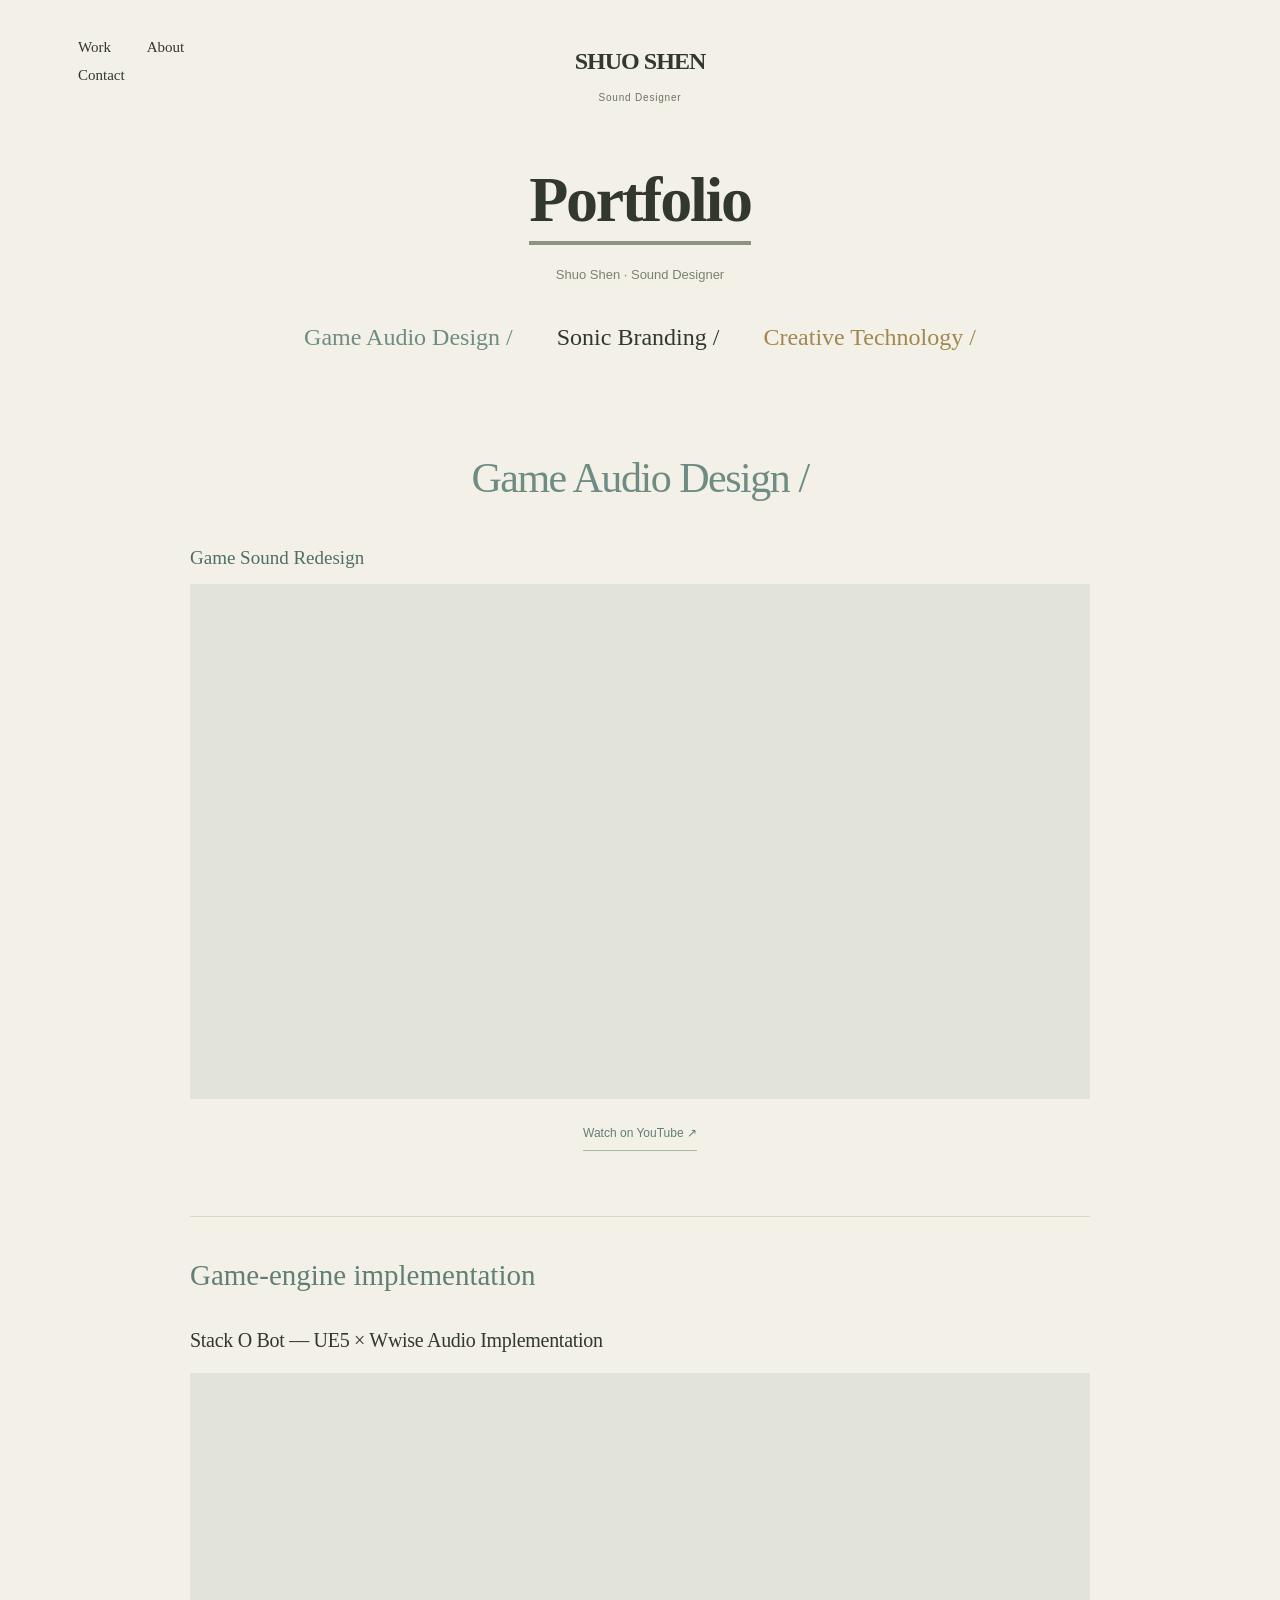
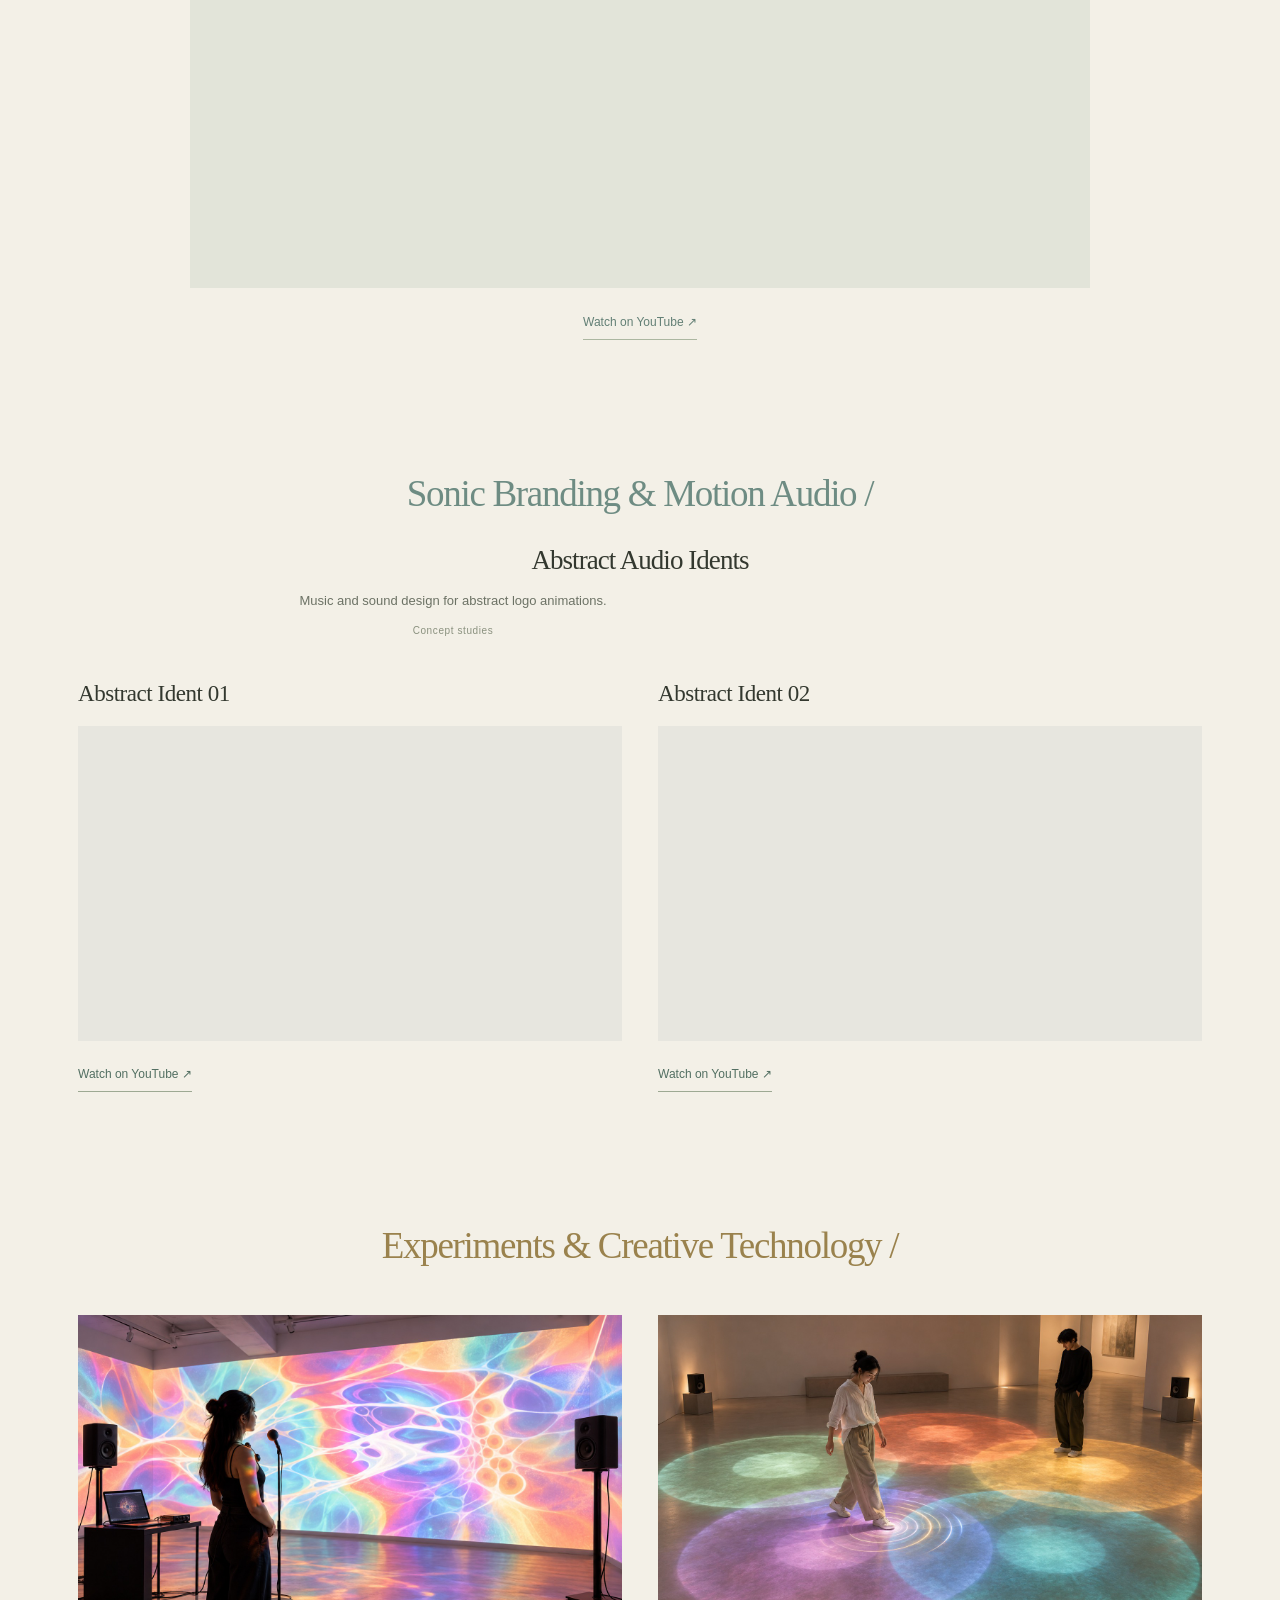
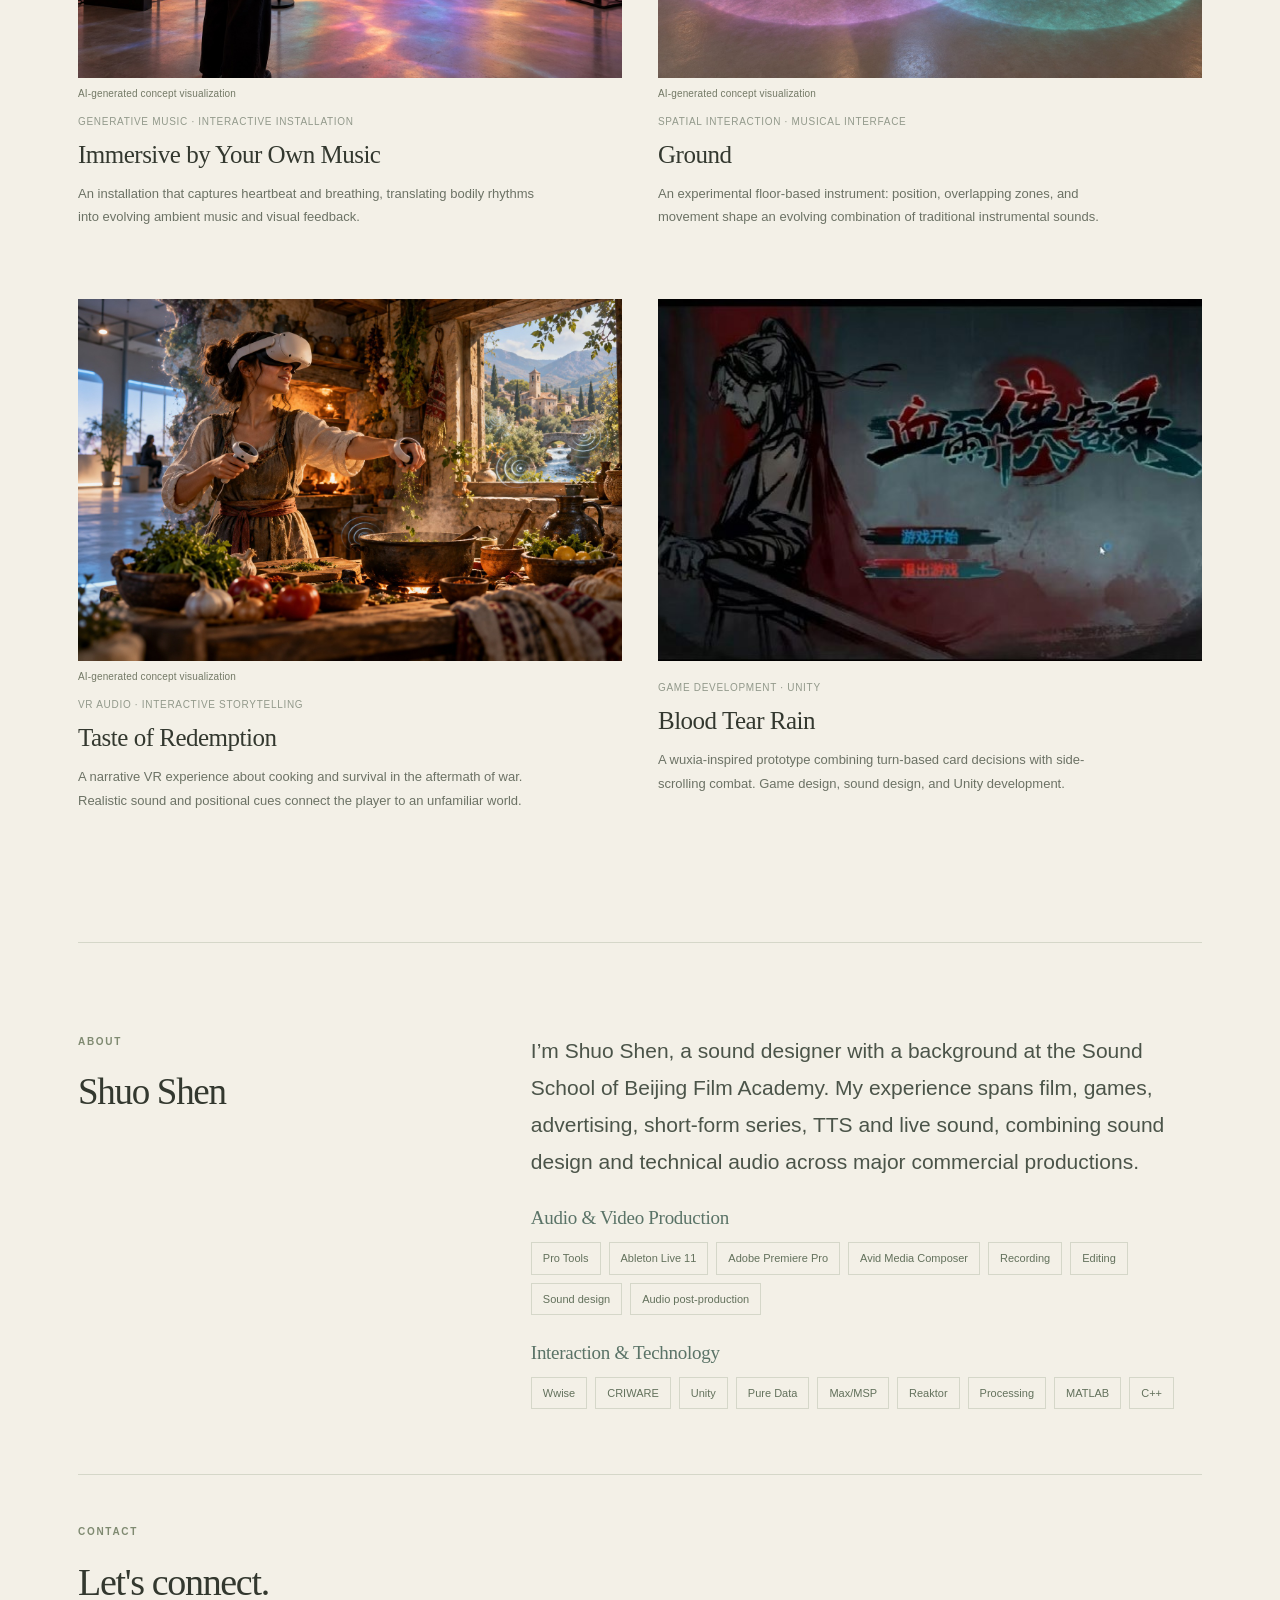
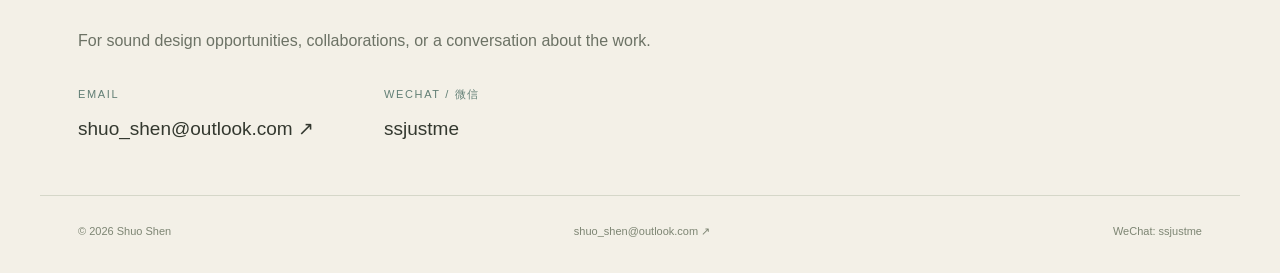
==== commit a1ea4c36: "Add abstract audio ident concept studies" ====
--- a/index.html
+++ b/index.html
@@ -1,6 +1,6 @@
 <!DOCTYPE html>
 
-<html lang="en"><head><meta charset="utf-8"/><meta content="width=device-width,initial-scale=1" name="viewport"/><title>Sound Designer — Shuo Shen</title><meta content="Shuo Shen — sound design, interactive music, narrative VR, and creative technology." name="description"/><link href="portfolio-reference-v8.css" rel="stylesheet"/></head><body><a class="skip-link" href="#main">Skip to content</a><header><nav aria-label="Main navigation" class="wrap reference-nav"><div class="links"><a href="index.html#work">Work</a><a href="index.html#about">About</a><a href="index.html#contact">Contact</a></div><a class="brand" href="index.html">SHUO SHEN<span>Sound Designer</span></a><div aria-hidden="true" class="header-balance"></div></nav></header><main class="wrap" id="main"><section class="hero"><h1>Portfolio</h1><p>Shuo Shen · Sound Designer</p><div class="portfolio-index"><a href="#work">Game Audio Design /</a><a href="#experiments">Creative Technology /</a></div></section><section class="section game-work" id="work"><h2>Game Audio Design /</h2><h3>Game Sound Redesign</h3><div class="video"><iframe allow="accelerometer; autoplay; encrypted-media; gyroscope; picture-in-picture" allowfullscreen="" loading="lazy" src="https://www.youtube-nocookie.com/embed/8xpIHeMNNyA" title="Shuo Shen — Game Sound Redesign"></iframe></div><a class="text-link" href="https://www.youtube.com/watch?v=8xpIHeMNNyA" rel="noopener" target="_blank">Watch on YouTube ↗</a>
+<html lang="en"><head><meta charset="utf-8"/><meta content="width=device-width,initial-scale=1" name="viewport"/><title>Sound Designer — Shuo Shen</title><meta content="Shuo Shen — sound design, interactive music, narrative VR, and creative technology." name="description"/><link href="portfolio-reference-v9.css" rel="stylesheet"/></head><body><a class="skip-link" href="#main">Skip to content</a><header><nav aria-label="Main navigation" class="wrap reference-nav"><div class="links"><a href="index.html#work">Work</a><a href="index.html#about">About</a><a href="index.html#contact">Contact</a></div><a class="brand" href="index.html">SHUO SHEN<span>Sound Designer</span></a><div aria-hidden="true" class="header-balance"></div></nav></header><main class="wrap" id="main"><section class="hero"><h1>Portfolio</h1><p>Shuo Shen · Sound Designer</p><div class="portfolio-index"><a href="#work">Game Audio Design /</a><a href="#sonic-branding">Sonic Branding /</a><a href="#experiments">Creative Technology /</a></div></section><section class="section game-work" id="work"><h2>Game Audio Design /</h2><h3>Game Sound Redesign</h3><div class="video"><iframe allow="accelerometer; autoplay; encrypted-media; gyroscope; picture-in-picture" allowfullscreen="" loading="lazy" src="https://www.youtube-nocookie.com/embed/8xpIHeMNNyA" title="Shuo Shen — Game Sound Redesign"></iframe></div><a class="text-link" href="https://www.youtube.com/watch?v=8xpIHeMNNyA" rel="noopener" target="_blank">Watch on YouTube ↗</a>
 <section class="engine-work" id="game-engine-implementation" aria-labelledby="engine-title">
 <h3 id="engine-title">Game-engine implementation</h3>
 <article class="engine-project">
@@ -8,4 +8,9 @@
 <div class="video"><iframe src="https://www.youtube-nocookie.com/embed/RQZlOIa9f20" title="Shuo Shen — Stack O Bot | UE5 × Wwise Audio Implementation" loading="lazy" allow="accelerometer; autoplay; encrypted-media; gyroscope; picture-in-picture" allowfullscreen></iframe></div>
 <a class="text-link" href="https://youtu.be/RQZlOIa9f20" target="_blank" rel="noopener">Watch on YouTube ↗</a>
 </article>
-</section></section><section class="section" id="experiments"><div class="section-heading"><div><h2>Experiments &amp; Creative Technology /</h2></div></div><div class="project-grid"><article class="project-card"><a class="card-image" href="immersive.html"><img alt="Concept visualization: one participant listens through two loudspeakers while heartbeat and breath shape a projected visual environment." height="1024" loading="lazy" src="immersive-speakers-concept-v7.jpg" width="1536"/></a><p class="concept-label">AI-generated concept visualization</p><div class="card-top"><span>Generative music · Interactive installation</span></div><h3><a href="immersive.html">Immersive by Your Own Music </a></h3><p>An installation that captures heartbeat and breathing, translating bodily rhythms into evolving ambient music and visual feedback.</p></article><article class="project-card"><a class="card-image" href="ground.html"><img alt="Concept visualization: participants step between overlapping floor zones to combine instrumental layers." height="1024" loading="lazy" src="ground-concept-v6.jpg" width="1536"/></a><p class="concept-label">AI-generated concept visualization</p><div class="card-top"><span>Spatial interaction · Musical interface</span></div><h3><a href="ground.html">Ground </a></h3><p>An experimental floor-based instrument: position, overlapping zones, and movement shape an evolving combination of traditional instrumental sounds.</p></article><article class="project-card"><a class="card-image" href="taste.html"><img alt="Concept visualization: a VR participant gathers and cooks in a village setting with spatial sound cues." height="1024" loading="lazy" src="taste-concept-v6.jpg" width="1536"/></a><p class="concept-label">AI-generated concept visualization</p><div class="card-top"><span>VR audio · Interactive storytelling</span></div><h3><a href="taste.html">Taste of Redemption </a></h3><p>A narrative VR experience about cooking and survival in the aftermath of war. Realistic sound and positional cues connect the player to an unfamiliar world.</p></article><article class="project-card"><a class="card-image" href="blood-rain.html"><img alt="Blood Rain game title screen" loading="lazy" src="blood-rain-cover.jpg"/></a><div class="card-top"><span>Game development · Unity</span></div><h3><a href="blood-rain.html">Blood Tear Rain </a></h3><p>A wuxia-inspired prototype combining turn-based card decisions with side-scrolling combat. Game design, sound design, and Unity development.</p></article></div></section><section class="section about-grid" id="about"><div><p class="eyebrow">About</p><h2>Shuo Shen</h2></div><div><p class="large-copy">I’m Shuo Shen, a sound designer with a background at the Sound School of Beijing Film Academy. My experience spans film, games, advertising, short-form series, TTS and live sound, combining sound design and technical audio across major commercial productions.</p><div class="skill-group"><h3>Audio &amp; Video Production</h3><div class="skill-list"><span>Pro Tools</span><span>Ableton Live 11</span><span>Adobe Premiere Pro</span><span>Avid Media Composer</span><span>Recording</span><span>Editing</span><span>Sound design</span><span>Audio post-production</span></div></div><div class="skill-group"><h3>Interaction &amp; Technology</h3><div class="skill-list"><span>Wwise</span><span>CRIWARE</span><span>Unity</span><span>Pure Data</span><span>Max/MSP</span><span>Reaktor</span><span>Processing</span><span>MATLAB</span><span>C++</span></div></div></div></section><section class="section contact" id="contact"><p class="eyebrow">Contact</p><h2>Let's connect.</h2><p>For sound design opportunities, collaborations, or a conversation about the work.</p><div class="contact-methods"><div><span class="label">Email</span><a href="mailto:shuo_shen@outlook.com">shuo_shen@outlook.com ↗</a></div><div><span class="label">WeChat / 微信</span><span class="wechat">ssjustme</span></div></div></section></main><footer class="wrap"><span>© 2026 Shuo Shen</span><a href="mailto:shuo_shen@outlook.com">shuo_shen@outlook.com ↗</a><span>WeChat: ssjustme</span></footer><script defer="" src="portfolio-gallery-v3.js"></script></body></html>+</section></section><section class="section sonic-work" id="sonic-branding" aria-labelledby="sonic-title">
+<div class="sonic-heading"><h2 id="sonic-title">Sonic Branding &amp; Motion Audio /</h2><h3>Abstract Audio Idents</h3><p>Music and sound design for abstract logo animations.</p><p class="concept-note">Concept studies</p></div>
+<div class="ident-grid">
+<article class="ident-card"><h4>Abstract Ident 01</h4><div class="video"><iframe src="https://www.youtube-nocookie.com/embed/fN0zdxInrbs" title="Shuo Shen — Abstract Ident 01: Music and Sound Design" loading="lazy" allow="accelerometer; autoplay; encrypted-media; gyroscope; picture-in-picture" allowfullscreen></iframe></div><a class="text-link" href="https://youtu.be/fN0zdxInrbs" target="_blank" rel="noopener">Watch on YouTube ↗</a></article>
+<article class="ident-card"><h4>Abstract Ident 02</h4><div class="video"><iframe src="https://www.youtube-nocookie.com/embed/uvoVZWLWzJI" title="Shuo Shen — Abstract Ident 02: Music and Sound Design" loading="lazy" allow="accelerometer; autoplay; encrypted-media; gyroscope; picture-in-picture" allowfullscreen></iframe></div><a class="text-link" href="https://youtu.be/uvoVZWLWzJI" target="_blank" rel="noopener">Watch on YouTube ↗</a></article>
+</div></section><section class="section" id="experiments"><div class="section-heading"><div><h2>Experiments &amp; Creative Technology /</h2></div></div><div class="project-grid"><article class="project-card"><a class="card-image" href="immersive.html"><img alt="Concept visualization: one participant listens through two loudspeakers while heartbeat and breath shape a projected visual environment." height="1024" loading="lazy" src="immersive-speakers-concept-v7.jpg" width="1536"/></a><p class="concept-label">AI-generated concept visualization</p><div class="card-top"><span>Generative music · Interactive installation</span></div><h3><a href="immersive.html">Immersive by Your Own Music </a></h3><p>An installation that captures heartbeat and breathing, translating bodily rhythms into evolving ambient music and visual feedback.</p></article><article class="project-card"><a class="card-image" href="ground.html"><img alt="Concept visualization: participants step between overlapping floor zones to combine instrumental layers." height="1024" loading="lazy" src="ground-concept-v6.jpg" width="1536"/></a><p class="concept-label">AI-generated concept visualization</p><div class="card-top"><span>Spatial interaction · Musical interface</span></div><h3><a href="ground.html">Ground </a></h3><p>An experimental floor-based instrument: position, overlapping zones, and movement shape an evolving combination of traditional instrumental sounds.</p></article><article class="project-card"><a class="card-image" href="taste.html"><img alt="Concept visualization: a VR participant gathers and cooks in a village setting with spatial sound cues." height="1024" loading="lazy" src="taste-concept-v6.jpg" width="1536"/></a><p class="concept-label">AI-generated concept visualization</p><div class="card-top"><span>VR audio · Interactive storytelling</span></div><h3><a href="taste.html">Taste of Redemption </a></h3><p>A narrative VR experience about cooking and survival in the aftermath of war. Realistic sound and positional cues connect the player to an unfamiliar world.</p></article><article class="project-card"><a class="card-image" href="blood-rain.html"><img alt="Blood Rain game title screen" loading="lazy" src="blood-rain-cover.jpg"/></a><div class="card-top"><span>Game development · Unity</span></div><h3><a href="blood-rain.html">Blood Tear Rain </a></h3><p>A wuxia-inspired prototype combining turn-based card decisions with side-scrolling combat. Game design, sound design, and Unity development.</p></article></div></section><section class="section about-grid" id="about"><div><p class="eyebrow">About</p><h2>Shuo Shen</h2></div><div><p class="large-copy">I’m Shuo Shen, a sound designer with a background at the Sound School of Beijing Film Academy. My experience spans film, games, advertising, short-form series, TTS and live sound, combining sound design and technical audio across major commercial productions.</p><div class="skill-group"><h3>Audio &amp; Video Production</h3><div class="skill-list"><span>Pro Tools</span><span>Ableton Live 11</span><span>Adobe Premiere Pro</span><span>Avid Media Composer</span><span>Recording</span><span>Editing</span><span>Sound design</span><span>Audio post-production</span></div></div><div class="skill-group"><h3>Interaction &amp; Technology</h3><div class="skill-list"><span>Wwise</span><span>CRIWARE</span><span>Unity</span><span>Pure Data</span><span>Max/MSP</span><span>Reaktor</span><span>Processing</span><span>MATLAB</span><span>C++</span></div></div></div></section><section class="section contact" id="contact"><p class="eyebrow">Contact</p><h2>Let's connect.</h2><p>For sound design opportunities, collaborations, or a conversation about the work.</p><div class="contact-methods"><div><span class="label">Email</span><a href="mailto:shuo_shen@outlook.com">shuo_shen@outlook.com ↗</a></div><div><span class="label">WeChat / 微信</span><span class="wechat">ssjustme</span></div></div></section></main><footer class="wrap"><span>© 2026 Shuo Shen</span><a href="mailto:shuo_shen@outlook.com">shuo_shen@outlook.com ↗</a><span>WeChat: ssjustme</span></footer><script defer="" src="portfolio-gallery-v3.js"></script></body></html>
--- a/portfolio-reference-v9.css
+++ b/portfolio-reference-v9.css
@@ -0,0 +1,62 @@
+
+:root{color-scheme:dark;--bg:#111214;--panel:#191c1e;--text:#eeefeb;--muted:#aeb5b4;--line:#303638;--accent:#add2c4}*{box-sizing:border-box}html{scroll-padding-top:28px}body{margin:0;background:var(--bg);color:var(--text);font:16px/1.75 system-ui,-apple-system,BlinkMacSystemFont,"Segoe UI",sans-serif}a{color:inherit;text-decoration:none}a:hover{color:var(--accent)}a:focus-visible{outline:2px solid var(--accent);outline-offset:6px}.wrap{max-width:1200px;margin:auto;padding:0 38px}header{border-bottom:1px solid var(--line)}nav{display:flex;align-items:center;justify-content:space-between;min-height:100px}.brand{font-size:18px;letter-spacing:.12em;font-weight:700}.brand span{display:block;font-size:10px;letter-spacing:.16em;color:var(--muted);font-weight:400}.links{display:flex;gap:30px;font-size:14px}.skip-link{position:absolute;top:-100px;left:20px;background:var(--bg);padding:12px;z-index:5}.skip-link:focus{top:12px}.hero{padding:110px 0 105px}.eyebrow{text-transform:uppercase;letter-spacing:.17em;font-size:11px;color:var(--accent);font-weight:600;margin:0 0 20px}h1,h2,h3{font-weight:500;line-height:1.15;letter-spacing:-.045em}h1{font-size:clamp(42px,6.3vw,78px);margin:0 0 28px;max-width:1000px}h1 span{color:#b7bfbc}h2{font-size:clamp(28px,3.4vw,42px);margin:0 0 22px}h3{font-size:25px;margin:15px 0}p{color:var(--muted);margin:0 0 24px;max-width:750px}.lead,.deck{font-size:21px;max-width:660px}.text-link{color:var(--accent);font-size:14px;display:inline-block;padding:6px 0;border-bottom:1px solid #566b63}.section{padding:72px 0;border-top:1px solid var(--line)}.section-heading{display:flex;align-items:flex-end;justify-content:space-between;gap:45px;margin-bottom:38px}.section-heading h2{margin-bottom:0}.section-heading>p{max-width:320px;font-size:14px;margin:0}.game-work{padding:44px 0}.game-work .section-heading{margin-bottom:18px}.game-work h2{font-size:27px}.game-work p:last-child{font-size:14px;margin:0;max-width:620px}.status{color:#929e98;font-size:12px;white-space:nowrap}.project-grid{display:grid;grid-template-columns:repeat(3,minmax(0,1fr));gap:30px}.card-image{display:block;overflow:hidden;background:var(--panel);border-radius:3px}.card-image img{display:block;width:100%;aspect-ratio:1.4;object-fit:cover;transition:transform .25s}.card-image:hover img{transform:scale(1.025)}.card-top{margin-top:21px;display:flex;gap:12px;color:var(--accent);font-size:10px;letter-spacing:.09em;text-transform:uppercase}.card-top>span:first-child{color:#74817a}.project-card h3 a{display:flex;align-items:flex-start;justify-content:space-between;gap:8px}.project-card h3 a span{font-size:18px;color:var(--accent)}.project-card p{font-size:14px;line-height:1.7;margin:0 0 20px}.about-grid,.story-row{display:grid;grid-template-columns:1fr 1.8fr;gap:80px}.large-copy{font-size:21px;color:#d1d7d2}.skill-list{display:flex;flex-wrap:wrap;gap:10px}.skill-list span{font-size:12px;color:#b5c2ba;border:1px solid var(--line);padding:5px 12px}.resume-row{display:flex;justify-content:space-between;align-items:center;gap:35px}.resume-row p{margin:0}.button{padding:12px 22px;border:1px solid #6d8d7b;font-size:14px;white-space:nowrap}.contact h2{font-size:clamp(37px,5vw,64px)}.contact-methods{display:flex;gap:70px;margin-top:42px}.contact-methods>div{display:flex;flex-direction:column;gap:8px}.label{font-size:11px;letter-spacing:.15em;text-transform:uppercase;color:#8d9d94}.contact-methods a,.wechat{font-size:23px}footer{border-top:1px solid var(--line);padding-top:26px!important;padding-bottom:32px!important;display:flex;flex-wrap:wrap;justify-content:space-between;gap:20px;font-size:12px;color:#85928a}.project-page{padding-top:40px}.back{font-size:13px;color:var(--muted)}.project-intro{padding:65px 0 28px}.project-intro h1{max-width:950px}.deck{max-width:820px}.project-meta{display:flex;gap:60px;padding:24px 0 35px;border-top:1px solid var(--line);align-items:center;font-size:14px}.project-meta>div{max-width:480px}.project-meta>div>span{display:block;color:#809087;font-size:11px;text-transform:uppercase;letter-spacing:.12em;margin-bottom:6px}.project-meta .text-link{margin-left:auto;white-space:nowrap}figure{margin:30px 0 0}figure img{width:100%;display:block;background:#1b1e1b}figcaption{color:#8f9d94;font-size:12px;line-height:1.6;margin-top:12px}.feature-image{margin:0 0 70px;background:#191d1a}.feature-image img{max-height:620px;object-fit:contain}.feature-image figcaption{padding:0 18px 16px}.story-row{padding:54px 0;border-top:1px solid var(--line)}.story-row h2{font-size:29px;margin-top:12px;max-width:280px}.story-row p{margin-bottom:0}.story-row figure img{max-height:550px;object-fit:contain}.section-number{font-size:12px;color:var(--accent);letter-spacing:.14em}.demo-section{border-top:1px solid var(--line);padding:70px 0}.video{aspect-ratio:16/9;background:#080a09}.video iframe{width:100%;height:100%;border:0}.end-link{display:inline-block;margin:0 0 55px}
+@media(max-width:800px){.wrap{padding:0 24px}.hero{padding:75px 0}.section{padding:50px 0}.project-grid{grid-template-columns:1fr;gap:50px}.card-image img{aspect-ratio:1.7}.section-heading{align-items:flex-start;flex-direction:column;gap:16px}.section-heading>p{max-width:600px}.about-grid,.story-row{grid-template-columns:1fr;gap:15px}.story-row h2{max-width:100%}.project-meta{gap:20px;align-items:flex-start;flex-wrap:wrap}.project-meta .text-link{margin-left:0}.project-intro{padding:45px 0 20px}.feature-image{margin-bottom:45px}.contact-methods{flex-direction:column;gap:24px}.resume-row{align-items:flex-start;flex-direction:column}nav{min-height:95px}.links{gap:18px;font-size:13px}.game-work{padding:38px 0}.game-work .section-heading{gap:10px}.feature-image img{max-height:480px}}
+@media(max-width:460px){nav{flex-direction:column;align-items:flex-start;justify-content:center;gap:18px;padding-top:20px!important;padding-bottom:20px!important}.links{gap:27px}.brand span{display:none}.hero h1{font-size:44px}.contact-methods a{font-size:20px;overflow-wrap:anywhere}.project-intro h1{font-size:42px}.project-meta{flex-direction:column}.project-grid h3{font-size:27px}.lead,.deck,.large-copy{font-size:19px}}
+@media(prefers-reduced-motion:reduce){.card-image img{transition:none}}
+
+:root{color-scheme:light;--bg:#f7f5f0;--panel:#edeae2;--text:#30332e;--muted:#696c64;--line:#d8d9cf;--accent:#637661}
+body{font-family:"Aptos","Segoe UI",-apple-system,BlinkMacSystemFont,sans-serif;line-height:1.75}h1,h2,h3{font-family:"Aptos Display","Aptos","Segoe UI",-apple-system,BlinkMacSystemFont,sans-serif;font-weight:500;letter-spacing:-.035em}h1 span{color:#788275}.large-copy{color:#4b5449}.brand{letter-spacing:.05em}.brand span{color:var(--muted)}.label,.project-meta>div>span,.section-number{color:var(--accent)}.status,.back,figcaption{color:#74796f}.project-meta .text-link{margin-left:0}.project-meta>div:last-child{display:flex;flex-direction:column;gap:8px}.project-meta p{margin:0}.project-meta>div span{display:block}.feature-image{background:#ebe9df}.feature-image img{height:auto;max-width:100%;max-height:590px;object-fit:contain}.feature-image figcaption{color:var(--muted)}.project-card img[src$=".svg"]{object-fit:contain;background:#eee8dc}.project-grid{row-gap:45px}.card-top{color:var(--accent)}.card-top>span:first-child{color:#92998b}.text-link{border-color:#9da993}.skill-list span{color:#63715c}.button{border-color:#9aa892}.video{background:#e7e6df}.video iframe{border-radius:3px}.game-work{padding:52px 0 70px}.game-work h2{font-size:clamp(28px,3.4vw,42px)}.game-work h3{margin-top:28px}.game-work p{max-width:740px!important;font-size:15px!important}.game-work .video{margin-top:25px}.project-alias{font-size:12px}.engineering-grid{display:grid;grid-template-columns:repeat(2,minmax(0,1fr));align-items:start;gap:25px}.engineering-grid figure{margin:0;background:#fcfbf7;border:1px solid var(--line);border-radius:3px;padding:14px;min-width:0}.engineering-grid a{display:block;cursor:zoom-in}.engineering-grid img{display:block;width:100%;height:auto;max-height:550px;object-fit:contain;background:white}.engineering-grid figcaption{display:flex;flex-direction:column;gap:5px;margin-top:15px;color:var(--muted);font-size:12px}.engineering-grid strong{font-weight:500;color:var(--text)}.gallery-dialog{position:fixed;inset:0;z-index:100;background:rgba(43,47,39,.9);display:grid;grid-template-rows:auto minmax(0,1fr) auto;padding:20px 30px;gap:15px}.gallery-dialog[hidden]{display:none}.gallery-toolbar{display:flex;justify-content:space-between;align-items:center;gap:20px;color:white;font-size:12px}.gallery-toolbar a{color:white;border-bottom:1px solid #b6c1ad}.gallery-toolbar button{font:inherit;border:1px solid #b6c1ad;background:transparent;color:white;border-radius:3px;padding:8px 16px;cursor:pointer}.gallery-full{width:auto;height:auto;max-width:100%;max-height:100%;place-self:center;object-fit:contain}.gallery-caption{color:#e4e9df;text-align:center;font-size:12px;margin:0}.gallery-toolbar a:focus-visible,.gallery-toolbar button:focus-visible{outline-color:#eef4e8}
+@media(max-width:800px){.engineering-grid{grid-template-columns:1fr}.project-meta{gap:20px}.project-meta>div:last-child{flex-direction:row}.gallery-dialog{padding:15px}.gallery-toolbar{gap:10px;font-size:11px}}
+
+/* Reference-led portfolio presentation */
+:root{--bg:#f3f0e7;--panel:#e9e7dc;--text:#33382f;--muted:#6c7265;--line:#d5d7c9;--accent:#627f75}body{font-family:"Segoe UI",-apple-system,BlinkMacSystemFont,sans-serif}h1,h2,h3{font-family:Georgia,"Times New Roman",serif;font-weight:500;letter-spacing:-.035em}header{border:0}.reference-nav{display:grid;grid-template-columns:1fr auto 1fr;align-items:start;min-height:130px;padding-top:36px!important}.reference-nav .links{display:grid;grid-template-columns:auto auto;width:max-content;gap:5px 22px;justify-content:start;font-family:Georgia,serif;font-size:15px;line-height:1.5}.reference-nav .brand{text-align:center;font-family:Georgia,serif;font-size:24px;font-weight:600;letter-spacing:-.04em;padding-top:4px}.reference-nav .brand span{font-family:"Segoe UI",sans-serif;font-size:10px;font-weight:400;letter-spacing:.08em;margin-top:7px}.hero{text-align:center;padding:35px 0 65px}.hero h1{font-family:Georgia,serif;font-size:64px;font-weight:600;display:inline-block;margin:0 0 19px;padding:0 0 6px;border-bottom:4px solid #8b9381;line-height:1.1;letter-spacing:-.035em}.hero>p{font-size:13px;max-width:none;margin:0;color:#7b8172}.portfolio-index{display:flex;justify-content:center;gap:44px;margin:34px 0 0;font-family:Georgia,serif;font-size:24px;line-height:1.4}.portfolio-index a:first-child{color:#6e8c83}.portfolio-index a:last-child{color:#a18750}.section{border:0;padding:65px 0}.game-work{padding:34px 0 65px}.game-work h2{font-size:42px;text-align:center;margin-bottom:45px;color:#6e8c83}.game-work h3{font-family:Georgia,serif;font-size:19px;letter-spacing:0;max-width:900px;margin:0 auto 15px;color:#516e65}.game-work .video{max-width:900px;margin:0 auto 18px;background:#e2e4d9}.game-work>.text-link{display:block;width:max-content;margin:0 auto;font-size:12px;border-bottom:1px solid #acb7a1}#experiments{padding-top:65px}.section-heading{justify-content:center;align-items:center;text-align:center;display:block;margin-bottom:45px}#experiments .section-heading h2{font-size:37px;line-height:1.3;color:#9a824d}.project-grid{grid-template-columns:repeat(2,minmax(0,1fr));gap:50px 36px}.card-image{border-radius:0;background:#e9e7dc}.card-image img{aspect-ratio:1.55;object-fit:cover;border-radius:0;transition:none}.card-image:hover img{transform:none}.project-card img[src$=".svg"]{object-fit:contain;background:#eee8dc}.card-top{font-family:"Segoe UI",sans-serif;font-size:10px;letter-spacing:.07em;line-height:1.8;margin-top:18px;color:#7a8271}.project-card h3{font-family:Georgia,serif;font-size:25px;line-height:1.25;letter-spacing:-.02em;margin:8px 0 12px}.project-card>p{font-size:13px;line-height:1.8;max-width:460px}.project-card h3 a{display:block}.about-grid{padding-top:90px;margin-top:45px;border-top:1px solid var(--line)}.about-grid h2{font-size:37px}.eyebrow{color:#7f8a71;font-size:10px}.resume-row,.contact{border-top:1px solid var(--line);padding-top:48px;padding-bottom:50px}.contact h2{font-size:38px}.contact-methods a,.wechat{font-size:19px}.contact-methods{margin-top:30px}.button{border-radius:0}.project-page{padding-top:28px}.project-intro{padding:48px 0 30px}.project-intro h1{font-family:Georgia,serif;font-size:clamp(40px,5vw,66px);font-weight:500;max-width:100%;text-align:left}.deck{font-family:"Segoe UI",sans-serif;font-size:18px;line-height:1.7}.story-row h2,.demo-section h2{font-family:Georgia,serif;font-size:30px}.story-row{border-color:#d6d8ca}.story-row .large-copy{font-size:19px}.engineering-grid figure{border:0;border-radius:0;background:#fbfaf5}.feature-image{border-radius:0;background:#e9e7de}.video iframe{border-radius:0}.demo-section .section-heading{text-align:left}.demo-section .section-heading>p{margin-top:18px;max-width:700px}.project-meta{font-size:13px}.project-meta>div>span{font-size:10px}footer{font-size:11px!important;color:#7d8573!important}
+@media(max-width:800px){.reference-nav{grid-template-columns:1fr auto;min-height:125px;gap:18px;align-items:start;padding-top:28px!important;padding-bottom:20px!important}.reference-nav .links{font-size:14px;gap:5px 16px}.reference-nav .brand{font-size:22px;padding-top:0}.header-balance{display:none}.hero{padding-top:35px;padding-bottom:45px}.hero h1{font-size:53px}.portfolio-index{font-size:20px;gap:22px;flex-wrap:wrap;margin-top:30px}.game-work h2{font-size:35px;margin-bottom:30px}.project-grid{gap:38px 22px}.about-grid{padding-top:50px;margin-top:20px}.project-intro{padding-top:38px}.demo-section .section-heading{margin-bottom:30px}.project-meta{padding-bottom:25px}}
+@media(max-width:600px){.reference-nav{display:grid!important;grid-template-columns:1fr auto;min-height:118px}.reference-nav .brand span{display:block;font-size:9px}.portfolio-index{flex-direction:column;gap:20px;margin-top:30px;font-size:23px}.hero{padding-top:28px;padding-bottom:48px}.hero h1{font-size:50px!important}.game-work{padding-top:28px}.game-work h2{font-size:33px}.game-work h3{font-size:18px}.section{padding-block:45px}#experiments .section-heading h2{font-size:31px}.project-grid{grid-template-columns:1fr;gap:36px}.project-card h3{font-size:26px}.project-card>p{max-width:none}.project-intro h1{font-size:40px}.project-meta>div:last-child{flex-direction:column;gap:9px}.contact h2{font-size:33px}.contact-methods{gap:22px}.resume-row h2{font-size:31px}}
+
+/* Concept covers and documented audio process studies */
+.project-card .concept-label{font-size:10px;letter-spacing:.015em;color:#737966;margin:8px 0 0;line-height:1.5}
+.project-card:has(.concept-label) .card-top{margin-top:12px}
+.project-card .card-image img{aspect-ratio:3/2;height:auto;width:100%}
+.audio-studies{max-width:900px;margin:55px auto 0}
+.game-work .studies-intro h3{font-size:27px;color:var(--text);margin-bottom:14px}
+.studies-intro>p{font-size:13px;line-height:1.8;color:var(--muted);max-width:690px;margin-bottom:27px}
+.audio-case{border-top:1px solid var(--line)}
+.audio-case:last-child{border-bottom:1px solid var(--line)}
+.audio-case summary{list-style:none;cursor:pointer;display:grid;grid-template-columns:34px 1fr 24px;gap:15px;align-items:start;padding:23px 0}
+.audio-case summary::-webkit-details-marker{display:none}
+.audio-case summary:focus-visible{outline:2px solid var(--accent);outline-offset:5px}
+.case-number{font-size:11px;color:#8a917f;padding-top:4px}
+.audio-case strong{display:block;font:500 23px/1.3 Georgia,serif;letter-spacing:-.02em}
+.audio-case small{display:block;font-size:11px;line-height:1.7;color:var(--muted);margin-top:7px}
+.case-toggle{font:24px Georgia,serif;color:var(--accent);text-align:center}
+.audio-case[open] .case-toggle{transform:rotate(45deg)}
+.case-body{padding:0 39px 27px 49px;font-size:13px;line-height:1.85;color:var(--muted)}
+.case-body p{max-width:720px;margin:0 0 17px}
+.case-body .case-chain{font-size:11px;color:#637c70}
+.case-links{display:flex;flex-wrap:wrap;gap:12px 30px}
+.case-body .text-link,.process-evidence .text-link{font-size:12px;color:#47665b}
+.audio-process{padding:45px 0 50px;border-top:1px solid var(--line);border-bottom:1px solid var(--line);margin-bottom:30px;scroll-margin-top:30px}
+.audio-process>h2{font-size:34px;margin:10px 0 35px}
+.process-steps{list-style:none;padding:0;margin:0;display:grid;grid-template-columns:repeat(2,minmax(0,1fr));gap:30px 55px}
+.process-steps li{position:relative;padding-left:35px;min-width:0}
+.step-number{position:absolute;left:0;top:3px;font-size:11px;color:#819078}
+.process-steps h3{font-size:22px;margin:0 0 12px;color:#536e60}
+.process-steps p{font-size:13px;line-height:1.9;color:var(--muted);margin:0}
+.process-evidence{display:flex;flex-wrap:wrap;gap:20px 35px;margin:35px 0 0;padding-left:35px}
+@media(max-width:600px){.audio-studies{margin-top:40px}.game-work .studies-intro h3{font-size:25px}.audio-case strong{font-size:21px}.audio-case summary{grid-template-columns:20px 1fr 20px;gap:10px}.case-body{padding-left:30px;padding-right:10px}.process-steps{grid-template-columns:1fr;gap:28px}.audio-process>h2{font-size:30px}.audio-process{padding:32px 0}.process-evidence{padding-left:35px;gap:15px}.case-body .case-chain{line-height:1.9}}
+
+/* Concise About and grouped professional skills */
+.skill-group{margin-top:27px}.skill-group h3{font-family:Georgia,serif;font-size:19px;letter-spacing:-.015em;color:#5a7367;margin:0 0 13px}.skill-group .skill-list{margin-top:0;gap:8px}.skill-group .skill-list span{line-height:1.5;font-size:11px;padding:7px 11px}.about-grid .large-copy{margin-bottom:0}
+
+/* Independent game-audio implementation showcase */
+.engine-work{max-width:900px;margin:65px auto 0;padding-top:40px;border-top:1px solid var(--line);scroll-margin-top:35px}
+.game-work .engine-work>h3{font-size:29px;line-height:1.3;margin:0 0 30px;color:#627f75}
+.engine-project h4{font-family:Georgia,serif;font-size:20px;font-weight:500;letter-spacing:-.015em;line-height:1.5;margin:0 0 18px;color:var(--text)}
+.engine-project>.text-link{display:block;width:max-content;margin:0 auto;font-size:12px;border-bottom:1px solid #acb7a1}
+.engine-work .video{margin-bottom:18px}
+@media(max-width:600px){.engine-work{margin-top:45px;padding-top:30px}.game-work .engine-work>h3{font-size:26px}.engine-project h4{font-size:19px}}
+
+/* Concept sonic idents, separate from game audio and creative technology */
+.sonic-work{scroll-margin-top:28px}.sonic-heading{text-align:center;margin-bottom:38px}.sonic-heading h2{font-size:37px;line-height:1.3;color:#6e8c83;margin:0 0 27px}.sonic-heading h3{font-size:27px;margin:0 0 13px}.sonic-heading>p{font-size:13px;color:var(--muted);margin:0;line-height:1.8}.sonic-heading .concept-note{font-size:10px;letter-spacing:.06em;margin-top:9px;color:#8a917f}.ident-grid{display:grid;grid-template-columns:repeat(2,minmax(0,1fr));gap:36px}.ident-card{min-width:0}.ident-card h4{font:500 23px/1.4 Georgia,serif;letter-spacing:-.02em;margin:0 0 16px}.ident-card .video{margin:0 0 17px}.ident-card>.text-link{font-size:12px;color:#526f62}
+@media(max-width:800px){.portfolio-index{flex-wrap:wrap}.sonic-heading h2{font-size:32px}}
+@media(max-width:600px){.ident-grid{grid-template-columns:1fr;gap:35px}.sonic-heading h2{font-size:30px}.sonic-heading h3{font-size:25px}.sonic-heading{margin-bottom:28px}.ident-card h4{font-size:22px}}
